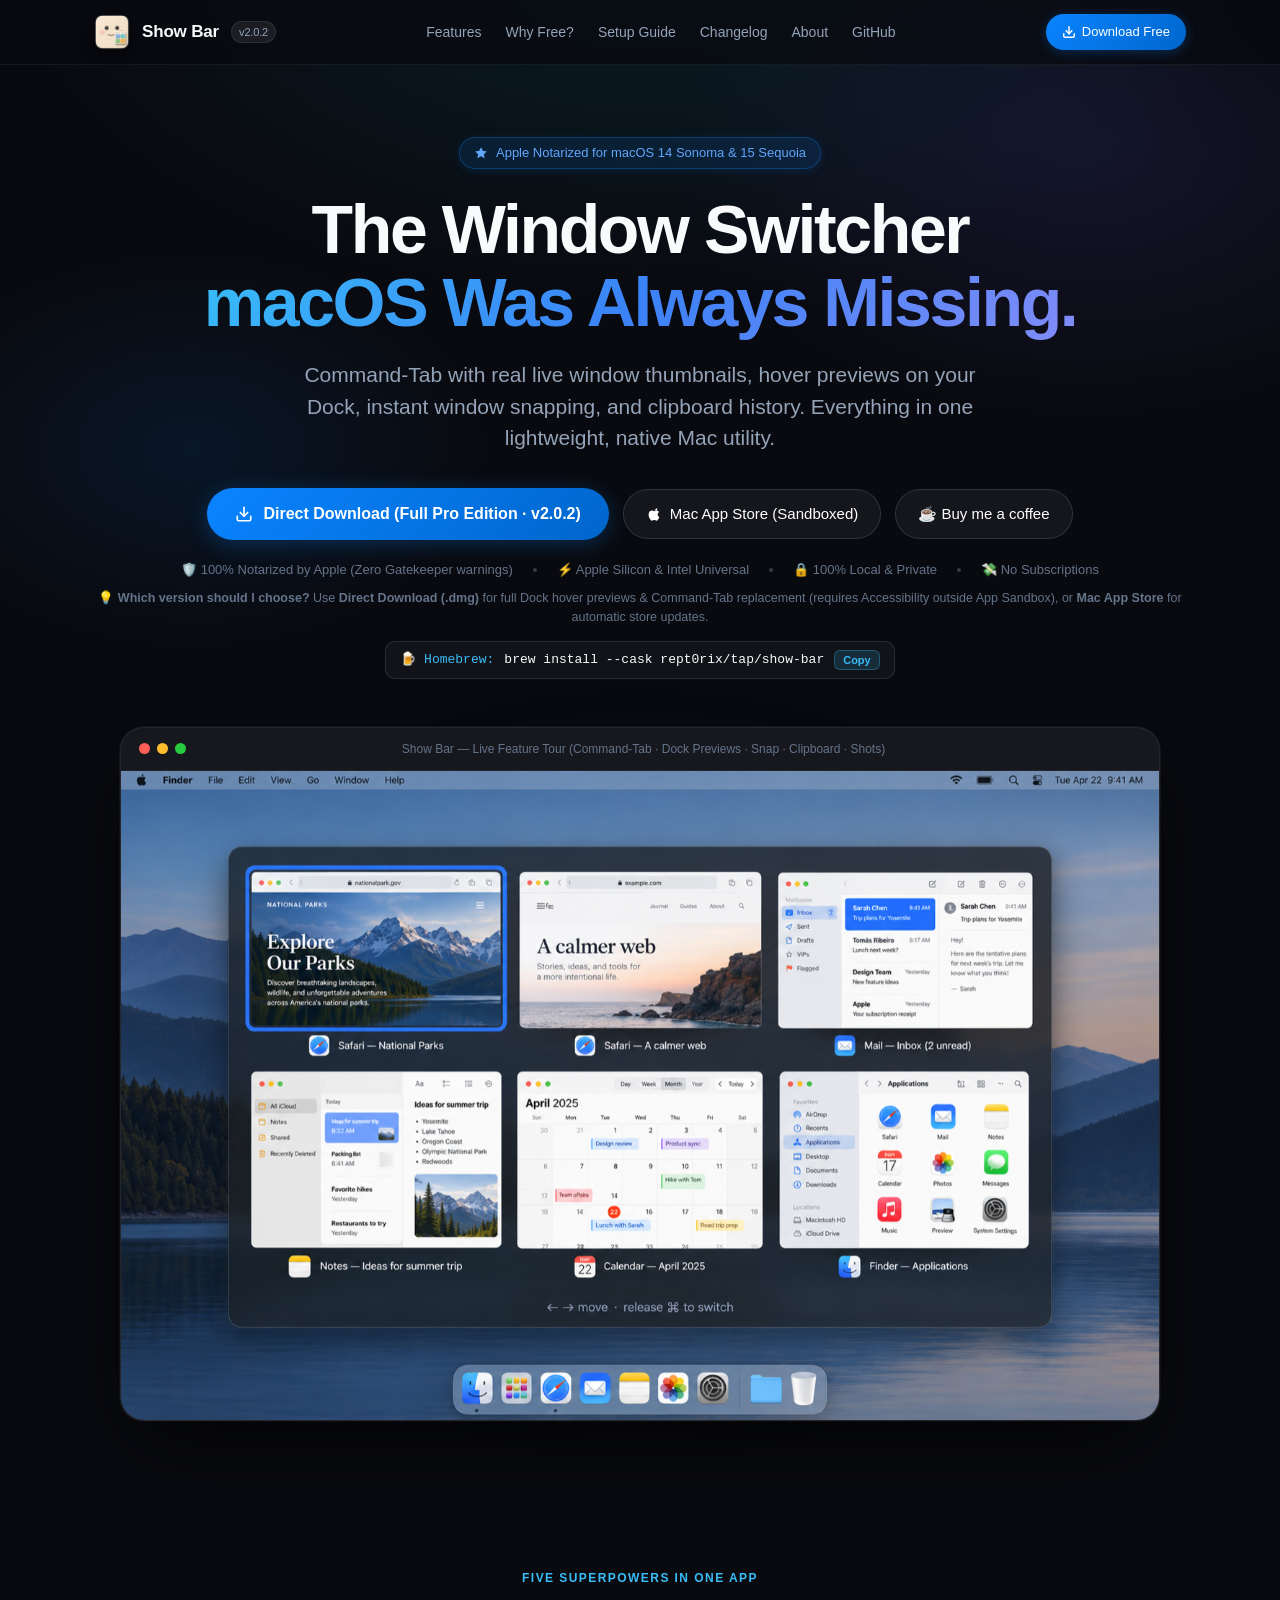
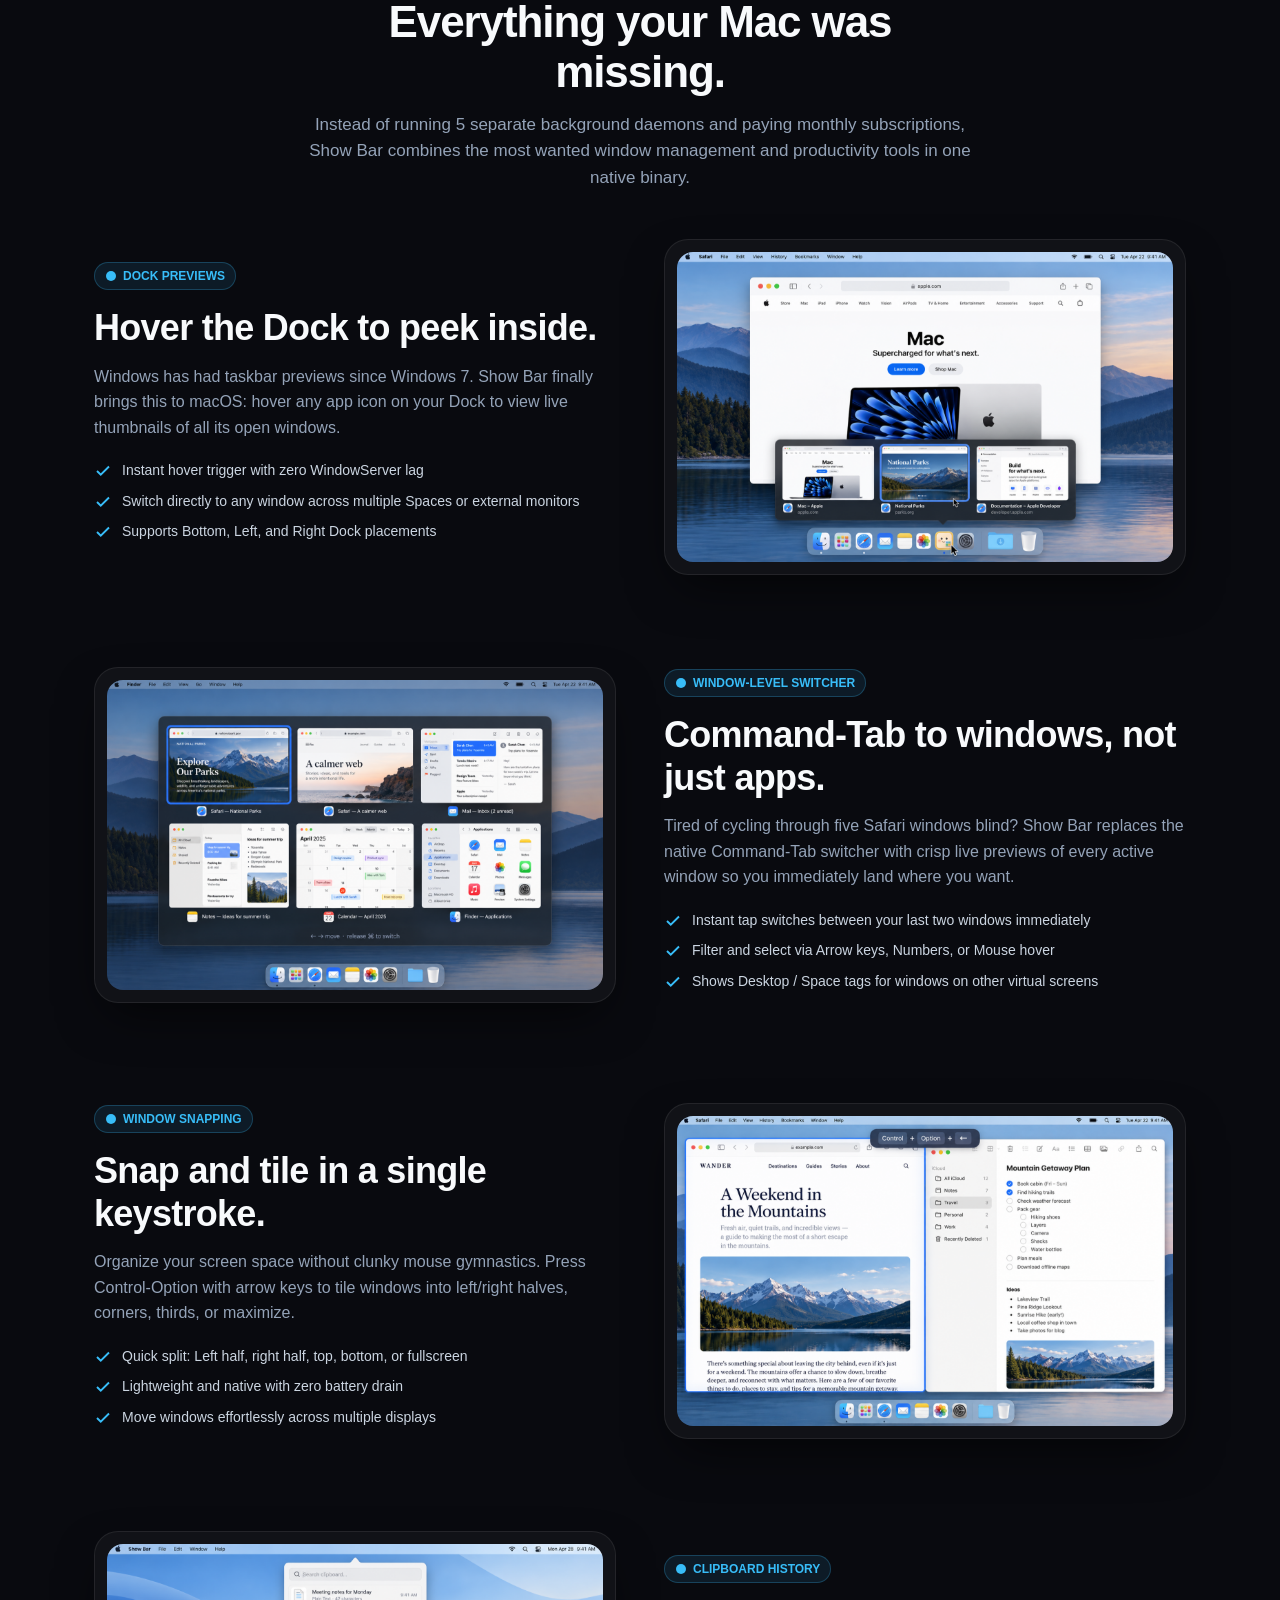
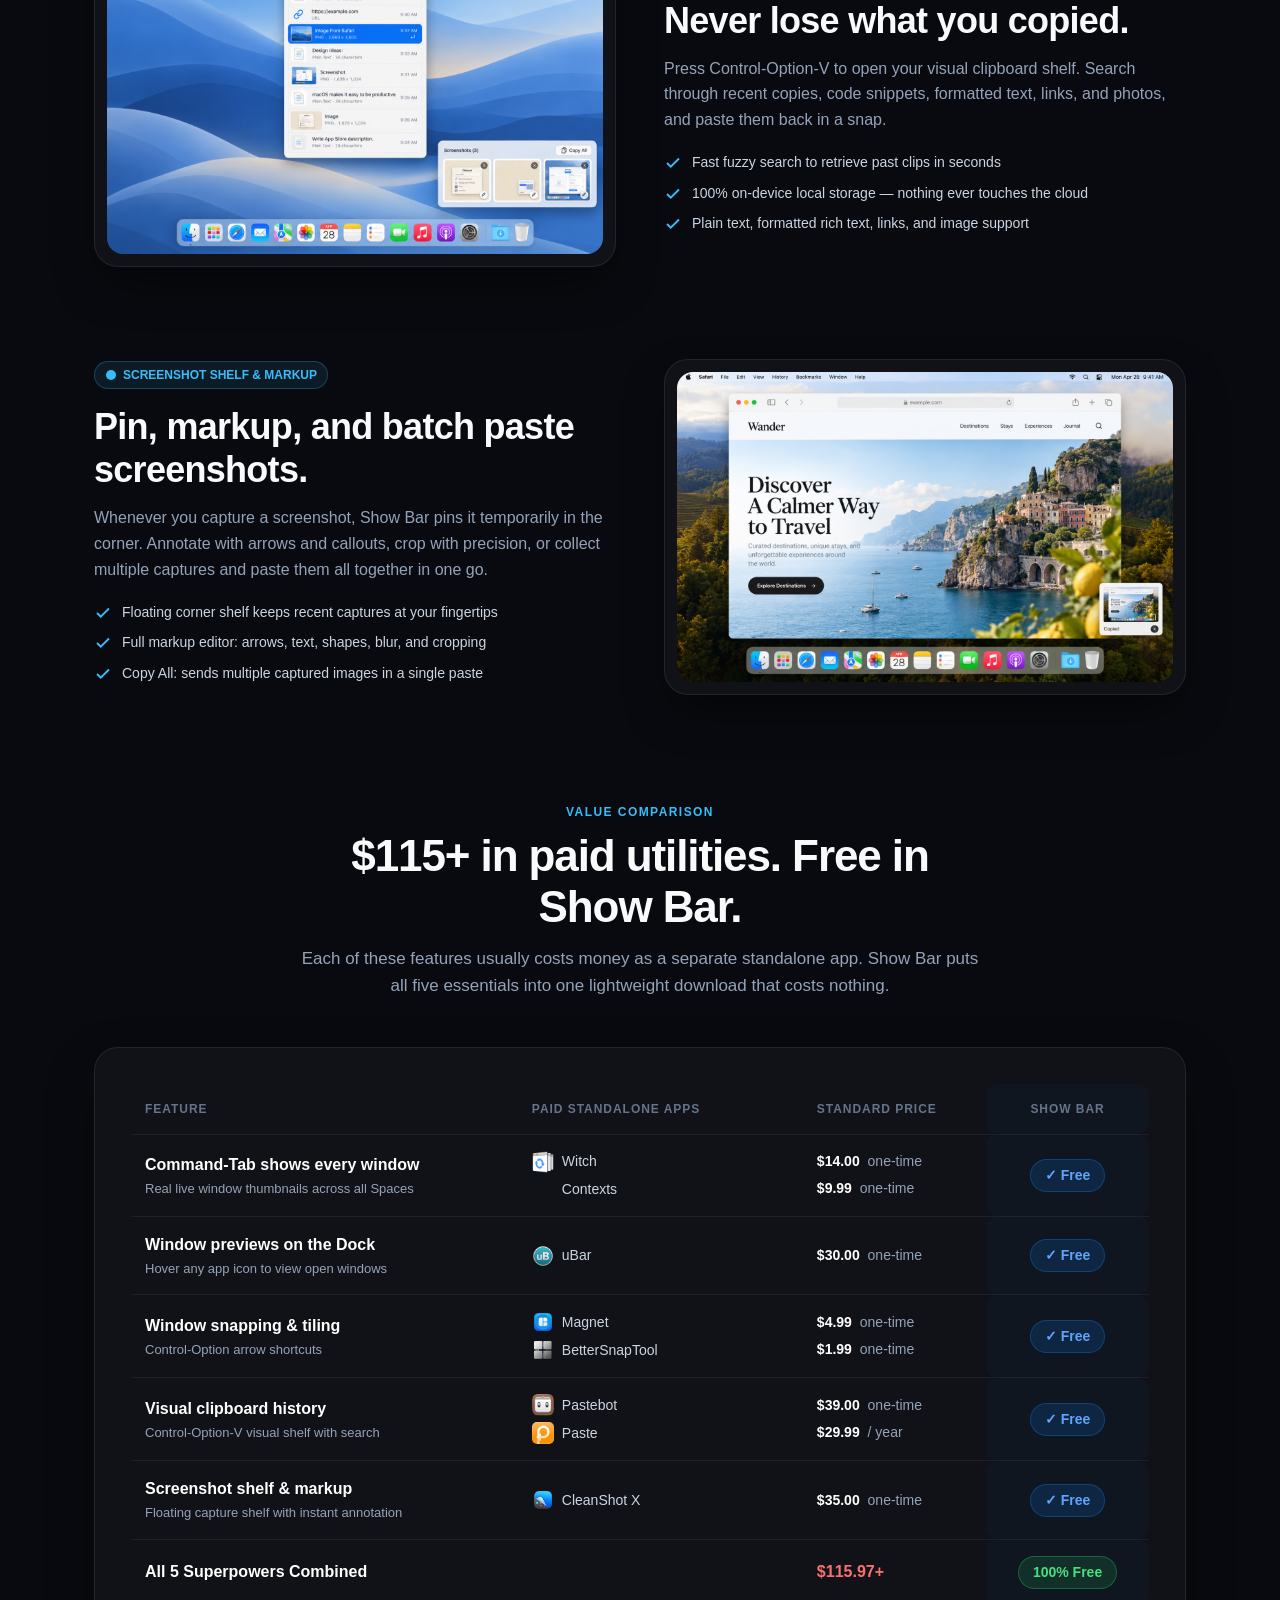
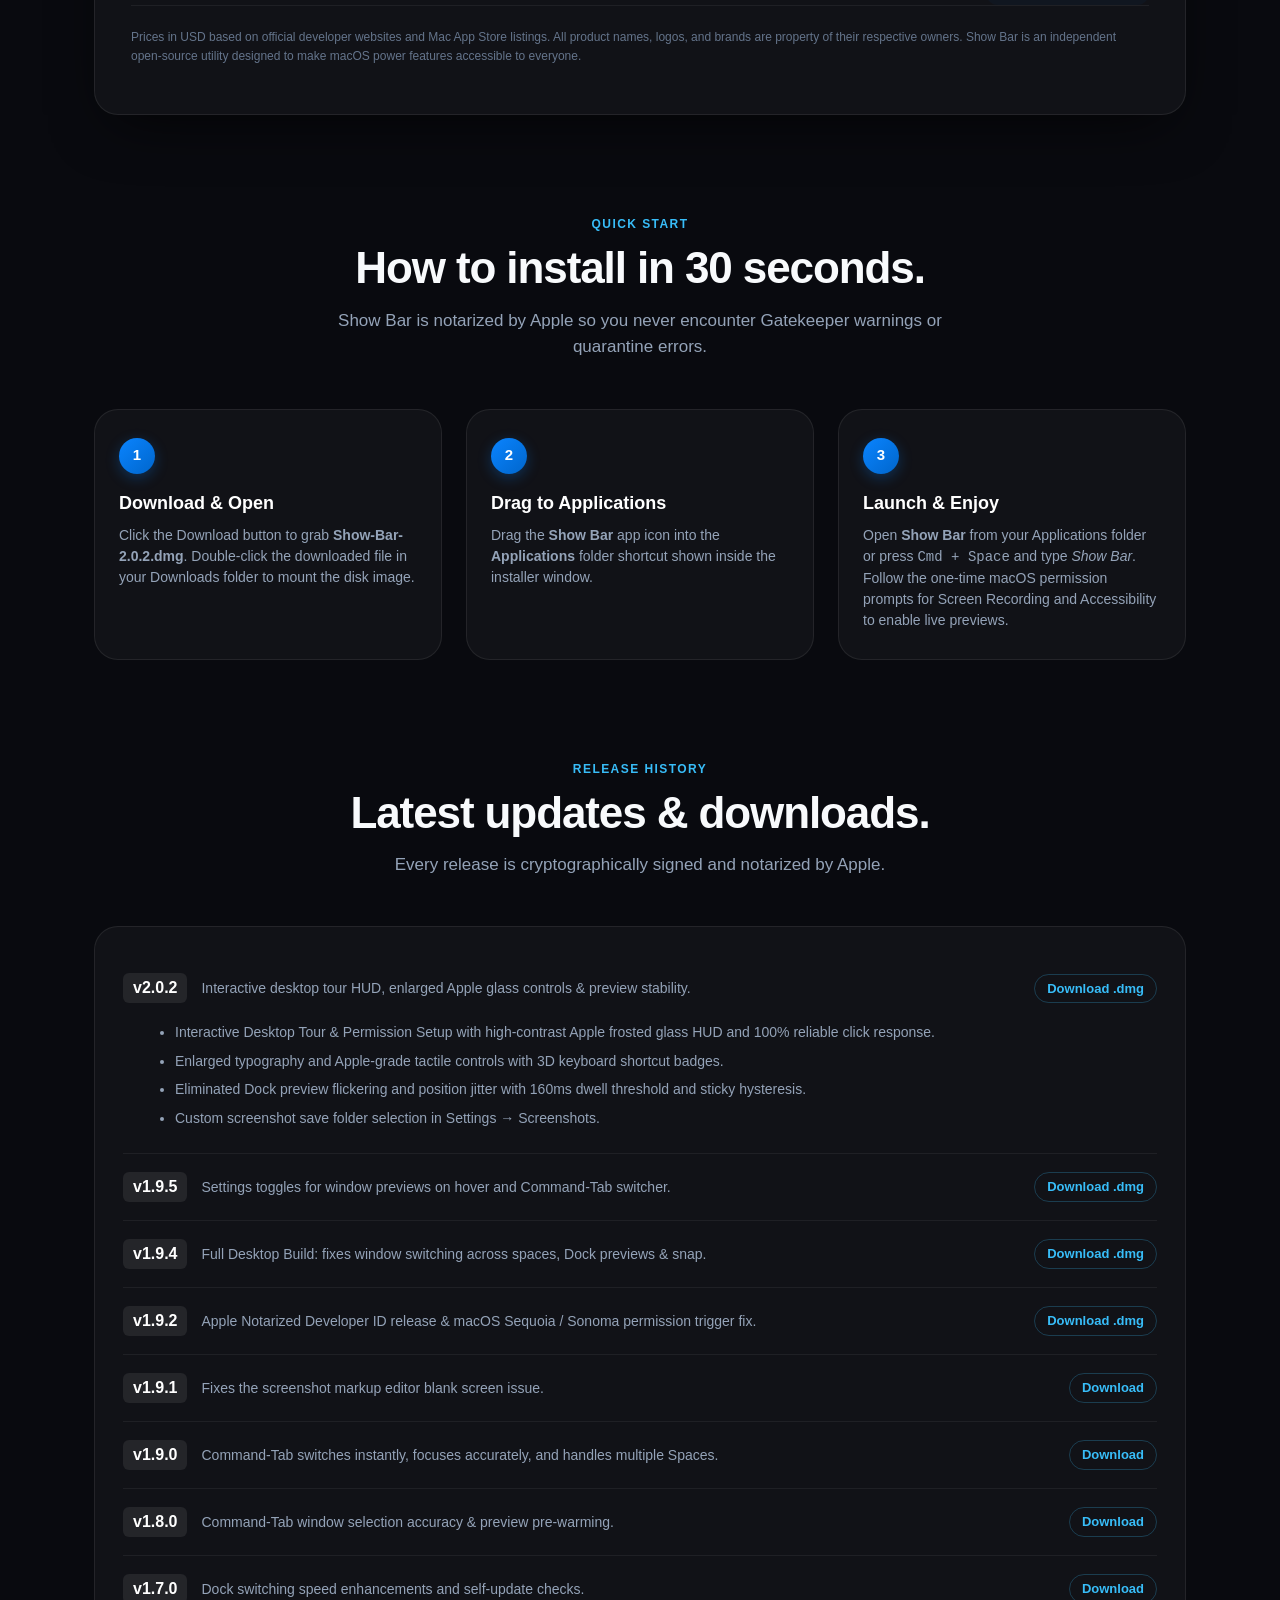
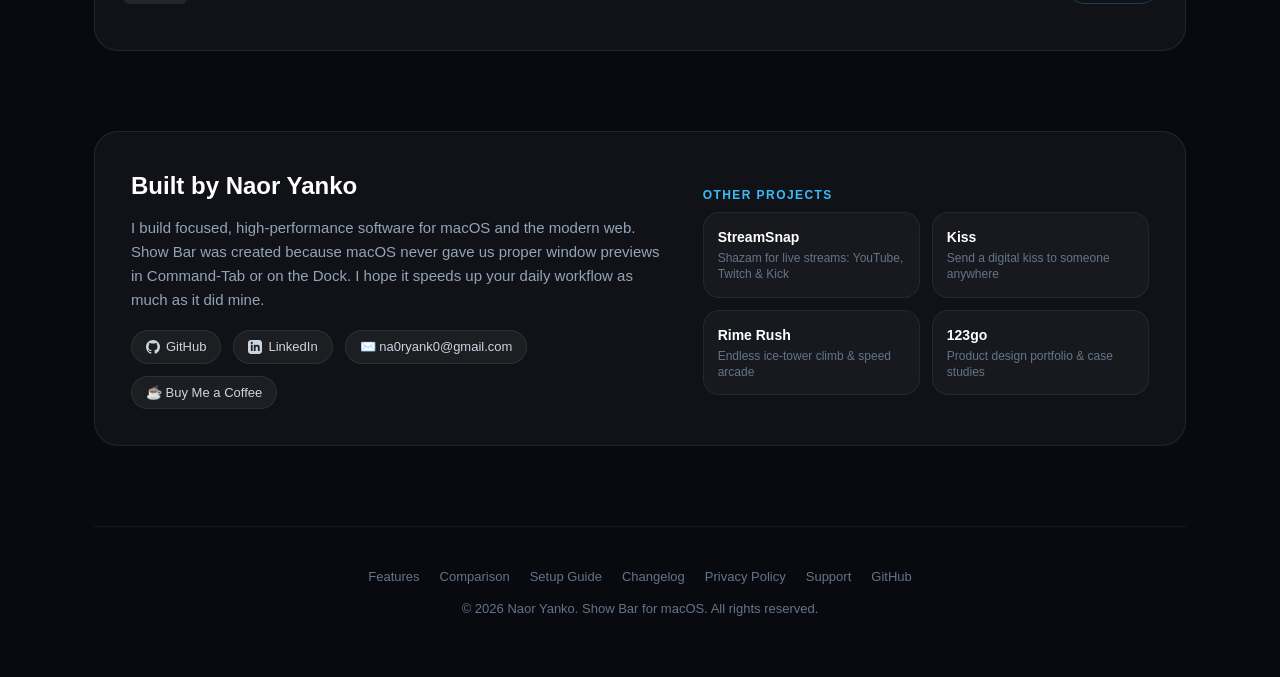
==== index.html @ e0a7a69f "Add autoplay promo video to hero and 1-click launch-kit dashboard" ====
<!DOCTYPE html>
<html lang="en">
<head>
  <meta charset="utf-8">
  <meta name="viewport" content="width=device-width, initial-scale=1">
  <title>Show Bar – Free Windows-style Command-Tab, Dock previews &amp; window snapping for Mac</title>
  <meta name="description" content="Show Bar is a free macOS menu-bar app: Command-Tab with window previews, Dock hover previews, window snapping, clipboard history and a screenshot shelf.">
  <link rel="canonical" href="https://rept0rix.github.io/show-bar/">
  <link rel="icon" href="logo.png" type="image/png">
  <link rel="apple-touch-icon" href="logo.png">
  <meta property="og:site_name" content="Show Bar">
  <meta property="og:title" content="Show Bar – Free Windows-style Command-Tab, Dock previews &amp; window snapping for Mac">
  <meta property="og:description" content="Show Bar is a free macOS menu-bar app: Command-Tab with window previews, Dock hover previews, window snapping, clipboard history and a screenshot shelf.">
  <meta property="og:type" content="website">
  <meta property="og:url" content="https://rept0rix.github.io/show-bar/">
  <meta property="og:image" content="https://rept0rix.github.io/show-bar/og.png">
  <meta property="og:image:width" content="1200">
  <meta property="og:image:height" content="630">
  <meta property="og:image:alt" content="Show Bar – window switcher and Dock previews for Mac">
  <meta name="twitter:card" content="summary_large_image">
  <meta name="twitter:title" content="Show Bar – Free Windows-style Command-Tab, Dock previews &amp; window snapping for Mac">
  <meta name="twitter:description" content="Show Bar is a free macOS menu-bar app: Command-Tab with window previews, Dock hover previews, window snapping, clipboard history and a screenshot shelf.">
  <meta name="twitter:image" content="https://rept0rix.github.io/show-bar/og.png">
  <script type="application/ld+json">{"@context":"https://schema.org","@type":"SoftwareApplication","name":"Show Bar","operatingSystem":"macOS","applicationCategory":"UtilitiesApplication","description":"Show Bar is a free macOS menu-bar app: Command-Tab with window previews, Dock hover previews, window snapping, clipboard history and a screenshot shelf.","url":"https://rept0rix.github.io/show-bar/","downloadUrl":"https://github.com/rept0rix/show-bar/releases/latest","installUrl":"https://apps.apple.com/app/id6818509447?ct=website&mt=12","softwareVersion":"2.0.2","image":"https://rept0rix.github.io/show-bar/og.png","offers":{"@type":"Offer","price":"0","priceCurrency":"USD"}}</script>
  <style>
    :root {
      --bg: #090a0f;
      --bg-card: rgba(255, 255, 255, 0.035);
      --bg-card-hover: rgba(255, 255, 255, 0.055);
      --card-border: rgba(255, 255, 255, 0.08);
      --card-border-hover: rgba(255, 255, 255, 0.16);
      --text: #f8fafc;
      --text-muted: #94a3b8;
      --text-dim: #64748b;
      --accent: #0A84FF;
      --accent-glow: rgba(10, 132, 255, 0.28);
      --accent-grad: linear-gradient(135deg, #0A84FF 0%, #0066cc 100%);
      --badge-bg: rgba(10, 132, 255, 0.12);
      --badge-border: rgba(10, 132, 255, 0.3);
      --radius-lg: 24px;
      --radius-md: 16px;
      --radius-sm: 10px;
    }

    * { box-sizing: border-box; }
    html { scroll-behavior: smooth; }
    body {
      margin: 0;
      padding: 0;
      background-color: var(--bg);
      background-image:
        radial-gradient(ellipse 900px 500px at 50% -50px, rgba(14, 116, 144, 0.18), transparent 70%),
        radial-gradient(ellipse 700px 450px at 85% 150px, rgba(99, 102, 241, 0.12), transparent 60%),
        radial-gradient(ellipse 600px 400px at 15% 450px, rgba(10, 132, 255, 0.1), transparent 50%);
      color: var(--text);
      font-family: -apple-system, BlinkMacSystemFont, "SF Pro Display", "SF Pro Text", "Helvetica Neue", sans-serif;
      -webkit-font-smoothing: antialiased;
      line-height: 1.5;
      overflow-x: hidden;
    }

    a { color: inherit; text-decoration: none; }

    .wrap {
      max-width: 1140px;
      margin: 0 auto;
      padding: 0 24px;
    }

    /* Navigation */
    nav.navbar {
      position: sticky;
      top: 0;
      z-index: 100;
      backdrop-filter: blur(20px);
      -webkit-backdrop-filter: blur(20px);
      background: rgba(9, 10, 15, 0.75);
      border-bottom: 1px solid rgba(255, 255, 255, 0.06);
      transition: all 0.25s ease;
    }
    .nav-inner {
      max-width: 1140px;
      margin: 0 auto;
      padding: 14px 24px;
      display: flex;
      justify-content: space-between;
      align-items: center;
      gap: 16px;
    }
    .brand {
      display: inline-flex;
      align-items: center;
      gap: 12px;
      font-weight: 600;
      font-size: 17px;
      letter-spacing: -0.01em;
    }
    .brand img {
      width: 36px;
      height: 36px;
      border-radius: 9px;
      display: block;
      box-shadow: 0 4px 12px rgba(0, 0, 0, 0.4);
    }
    .brand .ver-tag {
      font-size: 11px;
      font-weight: 500;
      padding: 2px 7px;
      border-radius: 999px;
      background: rgba(255, 255, 255, 0.08);
      color: var(--text-muted);
      border: 1px solid rgba(255, 255, 255, 0.08);
    }
    .nav-links {
      display: flex;
      align-items: center;
      gap: 24px;
      font-size: 14px;
      color: var(--text-muted);
    }
    .nav-links a:hover {
      color: #fff;
    }
    .nav-actions {
      display: flex;
      align-items: center;
      gap: 12px;
    }
    .btn-nav-download {
      background: var(--accent-grad);
      color: #fff;
      font-size: 13px;
      font-weight: 500;
      padding: 8px 16px;
      border-radius: 999px;
      display: inline-flex;
      align-items: center;
      gap: 6px;
      box-shadow: 0 2px 12px var(--accent-glow);
      transition: transform 0.15s ease, box-shadow 0.15s ease;
    }
    .btn-nav-download:hover {
      transform: translateY(-1px);
      box-shadow: 0 4px 18px var(--accent-glow);
    }

    /* Hero Section */
    .hero {
      text-align: center;
      padding: 72px 0 48px;
    }
    .pill-announcement {
      display: inline-flex;
      align-items: center;
      gap: 8px;
      background: var(--badge-bg);
      border: 1px solid var(--badge-border);
      color: #60a5fa;
      font-size: 13px;
      font-weight: 500;
      padding: 5px 14px;
      border-radius: 999px;
      margin-bottom: 24px;
      box-shadow: 0 2px 10px rgba(10, 132, 255, 0.15);
    }
    .hero h1 {
      font-size: clamp(38px, 6vw, 68px);
      font-weight: 700;
      line-height: 1.08;
      letter-spacing: -0.035em;
      margin: 0 0 20px;
    }
    .gradient-text {
      background: linear-gradient(135deg, #ffffff 40%, #94a3b8 100%);
      -webkit-background-clip: text;
      -webkit-text-fill-color: transparent;
    }
    .blue-gradient-text {
      background: linear-gradient(135deg, #38bdf8 0%, #3b82f6 50%, #818cf8 100%);
      -webkit-background-clip: text;
      -webkit-text-fill-color: transparent;
    }
    .hero .lede {
      font-size: clamp(17px, 2.2vw, 21px);
      line-height: 1.5;
      color: var(--text-muted);
      max-width: 680px;
      margin: 0 auto 34px;
      font-weight: 400;
    }
    .hero-actions {
      display: flex;
      justify-content: center;
      align-items: center;
      flex-wrap: wrap;
      gap: 14px;
      margin-bottom: 20px;
    }
    .btn-primary {
      background: var(--accent-grad);
      color: #ffffff;
      font-size: 16px;
      font-weight: 600;
      padding: 14px 28px;
      border-radius: 999px;
      display: inline-flex;
      align-items: center;
      gap: 10px;
      box-shadow: 0 4px 22px var(--accent-glow);
      transition: all 0.2s ease;
    }
    .btn-primary:hover {
      transform: translateY(-2px);
      box-shadow: 0 6px 28px rgba(10, 132, 255, 0.45);
    }
    .btn-secondary {
      background: rgba(255, 255, 255, 0.05);
      border: 1px solid rgba(255, 255, 255, 0.12);
      color: #fff;
      font-size: 15px;
      font-weight: 500;
      padding: 13px 22px;
      border-radius: 999px;
      display: inline-flex;
      align-items: center;
      gap: 8px;
      transition: all 0.2s ease;
    }
    .btn-secondary:hover {
      background: rgba(255, 255, 255, 0.09);
      border-color: rgba(255, 255, 255, 0.22);
      transform: translateY(-2px);
    }
    .hero-meta {
      display: flex;
      justify-content: center;
      align-items: center;
      flex-wrap: wrap;
      gap: 20px;
      font-size: 13px;
      color: var(--text-dim);
      margin-top: 10px;
    }
    .hero-meta span {
      display: inline-flex;
      align-items: center;
      gap: 6px;
    }
    .hero-meta .dot {
      width: 4px;
      height: 4px;
      border-radius: 50%;
      background: rgba(255, 255, 255, 0.2);
    }

    /* Hero Showcase Frame */
    .hero-showcase {
      margin: 48px auto 0;
      max-width: 1040px;
      position: relative;
    }
    .showcase-glow {
      position: absolute;
      inset: 20px 40px;
      background: radial-gradient(ellipse at center, rgba(14, 116, 144, 0.25), rgba(99, 102, 241, 0.15), transparent 70%);
      filter: blur(50px);
      z-index: 0;
      pointer-events: none;
    }
    .mac-window {
      position: relative;
      z-index: 1;
      background: #11131a;
      border: 1px solid var(--card-border);
      border-radius: var(--radius-lg);
      box-shadow: 0 30px 80px -20px rgba(0, 0, 0, 0.8), 0 0 0 1px rgba(255, 255, 255, 0.05);
      overflow: hidden;
      transition: transform 0.3s ease, border-color 0.3s ease;
    }
    .mac-window:hover {
      border-color: var(--card-border-hover);
    }
    .mac-header {
      padding: 12px 18px;
      background: rgba(255, 255, 255, 0.02);
      border-bottom: 1px solid rgba(255, 255, 255, 0.05);
      display: flex;
      align-items: center;
      gap: 8px;
    }
    .traffic-lights {
      display: flex;
      gap: 7px;
    }
    .traffic-dot {
      width: 11px;
      height: 11px;
      border-radius: 50%;
    }
    .traffic-close { background: #ff5f56; }
    .traffic-min { background: #ffbd2e; }
    .traffic-max { background: #27c93f; }
    .mac-title {
      flex: 1;
      text-align: center;
      font-size: 12px;
      color: var(--text-dim);
      font-weight: 500;
      margin-right: 48px;
    }
    .mac-window img {
      width: 100%;
      height: auto;
      display: block;
      vertical-align: middle;
    }

    /* Section Headings */
    .section-header {
      text-align: center;
      max-width: 680px;
      margin: 96px auto 48px;
    }
    .section-tag {
      display: inline-block;
      font-size: 12px;
      font-weight: 600;
      text-transform: uppercase;
      letter-spacing: 0.12em;
      color: #38bdf8;
      margin-bottom: 10px;
    }
    .section-header h2 {
      font-size: clamp(30px, 4.5vw, 44px);
      font-weight: 700;
      line-height: 1.15;
      letter-spacing: -0.025em;
      margin: 0 0 14px;
    }
    .section-header p {
      color: var(--text-muted);
      font-size: 17px;
      line-height: 1.55;
      margin: 0;
    }

    /* Features Grid */
    .feature-row {
      display: grid;
      grid-template-columns: 1fr 1fr;
      gap: 48px;
      align-items: center;
      margin-bottom: 84px;
    }
    .feature-row.reverse {
      grid-template-columns: 1fr 1fr;
    }
    .feature-row.reverse .feature-copy {
      order: 2;
    }
    .feature-row.reverse .feature-media {
      order: 1;
    }
    .feature-copy {
      padding: 10px 0;
    }
    .feature-badge {
      display: inline-flex;
      align-items: center;
      gap: 6px;
      font-size: 12px;
      font-weight: 600;
      padding: 4px 10px;
      border-radius: 999px;
      background: rgba(56, 189, 248, 0.1);
      border: 1px solid rgba(56, 189, 248, 0.25);
      color: #38bdf8;
      margin-bottom: 16px;
    }
    .feature-copy h3 {
      font-size: clamp(26px, 3.2vw, 36px);
      font-weight: 700;
      line-height: 1.2;
      letter-spacing: -0.02em;
      margin: 0 0 14px;
    }
    .feature-copy p {
      color: var(--text-muted);
      font-size: 16px;
      line-height: 1.6;
      margin: 0 0 20px;
    }
    .feature-list {
      list-style: none;
      padding: 0;
      margin: 0;
    }
    .feature-list li {
      display: flex;
      align-items: flex-start;
      gap: 10px;
      font-size: 14px;
      color: #cbd5e1;
      margin-bottom: 10px;
      line-height: 1.45;
    }
    .feature-list svg {
      flex: none;
      width: 18px;
      height: 18px;
      color: #38bdf8;
      margin-top: 2px;
    }
    .feature-media {
      background: var(--bg-card);
      border: 1px solid var(--card-border);
      border-radius: var(--radius-lg);
      padding: 12px;
      box-shadow: 0 20px 50px -15px rgba(0, 0, 0, 0.7);
      transition: all 0.3s ease;
      overflow: hidden;
    }
    .feature-media:hover {
      border-color: var(--card-border-hover);
      transform: translateY(-3px);
    }
    .feature-media img {
      width: 100%;
      height: auto;
      border-radius: var(--radius-md);
      display: block;
    }

    /* Comparison Table Section */
    .compare-card {
      background: var(--bg-card);
      border: 1px solid var(--card-border);
      border-radius: var(--radius-lg);
      padding: 36px;
      box-shadow: 0 20px 60px -20px rgba(0, 0, 0, 0.8);
      margin-bottom: 80px;
    }
    .compare-card table {
      width: 100%;
      border-collapse: collapse;
    }
    .compare-card th, .compare-card td {
      padding: 16px 14px;
      text-align: left;
      border-bottom: 1px solid rgba(255, 255, 255, 0.06);
      vertical-align: middle;
    }
    .compare-card thead th {
      font-size: 12px;
      font-weight: 600;
      text-transform: uppercase;
      letter-spacing: 0.08em;
      color: var(--text-dim);
      padding-bottom: 16px;
    }
    .compare-card td.feat-name {
      font-weight: 600;
      font-size: 16px;
      color: #fff;
    }
    .compare-card td.feat-name span {
      display: block;
      font-size: 13px;
      font-weight: 400;
      color: var(--text-muted);
      margin-top: 2px;
    }
    .competitor-item {
      display: flex;
      align-items: center;
      gap: 8px;
      font-size: 14px;
      color: #cbd5e1;
    }
    .competitor-item + .competitor-item {
      margin-top: 6px;
    }
    .competitor-item img {
      width: 22px;
      height: 22px;
      border-radius: 5px;
      display: block;
    }
    .comp-price {
      font-size: 14px;
      color: var(--text-muted);
    }
    .comp-price b {
      color: #fff;
      font-weight: 600;
      margin-right: 4px;
    }
    .comp-price + .comp-price {
      margin-top: 6px;
    }
    .sb-col {
      text-align: center !important;
      background: rgba(10, 132, 255, 0.04);
      border-radius: 12px;
    }
    .sb-badge {
      display: inline-flex;
      align-items: center;
      gap: 6px;
      background: rgba(10, 132, 255, 0.15);
      border: 1px solid rgba(10, 132, 255, 0.3);
      color: #60a5fa;
      font-weight: 700;
      font-size: 14px;
      padding: 5px 14px;
      border-radius: 999px;
    }
    .table-total {
      font-size: 16px;
      font-weight: 700;
      color: #fff;
    }
    .table-fineprint {
      margin-top: 22px;
      font-size: 12px;
      color: var(--text-dim);
      line-height: 1.6;
    }

    /* Install & Setup 3-Step Guide */
    .steps-grid {
      display: grid;
      grid-template-columns: repeat(3, 1fr);
      gap: 24px;
      margin-bottom: 80px;
    }
    .step-card {
      background: var(--bg-card);
      border: 1px solid var(--card-border);
      border-radius: var(--radius-lg);
      padding: 28px 24px;
      position: relative;
      transition: all 0.25s ease;
    }
    .step-card:hover {
      border-color: var(--card-border-hover);
      background: var(--bg-card-hover);
      transform: translateY(-3px);
    }
    .step-num {
      width: 36px;
      height: 36px;
      border-radius: 50%;
      background: var(--accent-grad);
      color: #fff;
      display: flex;
      align-items: center;
      justify-content: center;
      font-weight: 700;
      font-size: 15px;
      margin-bottom: 16px;
      box-shadow: 0 4px 14px var(--accent-glow);
    }
    .step-card h3 {
      font-size: 18px;
      font-weight: 600;
      margin: 0 0 8px;
      color: #fff;
    }
    .step-card p {
      font-size: 14px;
      color: var(--text-muted);
      line-height: 1.5;
      margin: 0;
    }

    /* Changelog Accordion */
    .changelog-card {
      background: var(--bg-card);
      border: 1px solid var(--card-border);
      border-radius: var(--radius-lg);
      padding: 28px;
      margin-bottom: 80px;
    }
    .release-item {
      border-bottom: 1px solid rgba(255, 255, 255, 0.06);
    }
    .release-item:last-child {
      border-bottom: none;
    }
    .release-item summary {
      list-style: none;
      display: flex;
      justify-content: space-between;
      align-items: center;
      padding: 18px 0;
      cursor: pointer;
      user-select: none;
      gap: 16px;
    }
    .release-item summary::-webkit-details-marker { display: none; }
    .release-left {
      display: flex;
      align-items: center;
      gap: 14px;
    }
    .release-ver {
      font-size: 16px;
      font-weight: 700;
      color: #fff;
      background: rgba(255, 255, 255, 0.08);
      padding: 3px 10px;
      border-radius: 6px;
    }
    .release-sum {
      font-size: 14px;
      color: var(--text-muted);
    }
    .release-get {
      font-size: 13px;
      font-weight: 600;
      color: #38bdf8;
      border: 1px solid rgba(56, 189, 248, 0.25);
      padding: 4px 12px;
      border-radius: 999px;
      white-space: nowrap;
      transition: all 0.15s ease;
    }
    .release-get:hover {
      background: rgba(56, 189, 248, 0.15);
      border-color: #38bdf8;
    }
    .release-notes {
      padding: 0 0 18px 52px;
      margin: 0;
      color: var(--text-muted);
      font-size: 14px;
      line-height: 1.6;
    }
    .release-notes li {
      margin-bottom: 6px;
    }

    /* About & Products */
    .about-card {
      background: var(--bg-card);
      border: 1px solid var(--card-border);
      border-radius: var(--radius-lg);
      padding: 36px;
      margin-bottom: 80px;
      display: grid;
      grid-template-columns: 1.2fr 1fr;
      gap: 36px;
      align-items: center;
    }
    .about-card h3 {
      font-size: 24px;
      font-weight: 700;
      margin: 0 0 12px;
      color: #fff;
    }
    .about-card p {
      font-size: 15px;
      color: var(--text-muted);
      line-height: 1.6;
      margin: 0 0 18px;
    }
    .about-links {
      display: flex;
      flex-wrap: wrap;
      gap: 12px;
    }
    .about-link {
      display: inline-flex;
      align-items: center;
      gap: 6px;
      font-size: 13px;
      color: #cbd5e1;
      background: rgba(255, 255, 255, 0.05);
      padding: 6px 14px;
      border-radius: 999px;
      border: 1px solid rgba(255, 255, 255, 0.08);
      transition: all 0.15s ease;
    }
    .about-link:hover {
      color: #fff;
      border-color: rgba(255, 255, 255, 0.2);
      background: rgba(255, 255, 255, 0.09);
    }
    .other-products {
      display: grid;
      grid-template-columns: 1fr 1fr;
      gap: 12px;
    }
    .prod-item {
      background: rgba(255, 255, 255, 0.03);
      border: 1px solid rgba(255, 255, 255, 0.06);
      border-radius: var(--radius-md);
      padding: 14px;
      transition: all 0.2s ease;
    }
    .prod-item:hover {
      background: rgba(255, 255, 255, 0.06);
      border-color: rgba(255, 255, 255, 0.14);
      transform: translateY(-2px);
    }
    .prod-item strong {
      display: block;
      font-size: 14px;
      color: #fff;
      margin-bottom: 2px;
    }
    .prod-item span {
      display: block;
      font-size: 12px;
      color: var(--text-dim);
      line-height: 1.35;
    }

    /* Footer */
    footer {
      border-top: 1px solid rgba(255, 255, 255, 0.06);
      padding: 40px 0 60px;
      text-align: center;
      font-size: 13px;
      color: var(--text-dim);
    }
    .footer-links {
      display: flex;
      flex-wrap: wrap;
      justify-content: center;
      gap: 12px 20px;
      margin-bottom: 12px;
    }
    .footer-links a:hover {
      color: #fff;
    }

    /* Responsive */
    @media (max-width: 900px) {
      .feature-row, .feature-row.reverse {
        grid-template-columns: 1fr;
        gap: 32px;
      }
      .feature-row.reverse .feature-copy {
        order: 1;
      }
      .feature-row.reverse .feature-media {
        order: 2;
      }
      .steps-grid {
        grid-template-columns: 1fr;
      }
      .about-card {
        grid-template-columns: 1fr;
      }
      .nav-links {
        display: none;
      }
      .compare-card {
        padding: 20px 14px;
        overflow-x: auto;
      }
      .compare-card table {
        min-width: 580px;
      }
    }
  </style>
</head>
<body>

  <!-- Sticky Glass Navbar -->
  <nav class="navbar">
    <div class="nav-inner">
      <a class="brand" href="./">
        <img src="logo.png" alt="Show Bar Icon">
        <span>Show Bar</span>
        <span class="ver-tag">v2.0.2</span>
      </a>
      <div class="nav-links">
        <a href="#features">Features</a>
        <a href="#compare">Why Free?</a>
        <a href="#install">Setup Guide</a>
        <a href="#changelog">Changelog</a>
        <a href="#about">About</a>
        <a href="https://github.com/rept0rix/show-bar" target="_blank" rel="noopener">GitHub</a>
      </div>
      <div class="nav-actions">
        <a class="btn-nav-download" href="https://github.com/rept0rix/show-bar/releases/download/v2.0.2/Show-Bar-2.0.2.dmg">
          <svg width="14" height="14" viewBox="0 0 24 24" fill="none" stroke="currentColor" stroke-width="2.5" stroke-linecap="round" stroke-linejoin="round"><path d="M21 15v4a2 2 0 0 1-2 2H5a2 2 0 0 1-2-2v-4"></path><polyline points="7 10 12 15 17 10"></polyline><line x1="12" y1="15" x2="12" y2="3"></line></svg>
          Download Free
        </a>
      </div>
    </div>
  </nav>

  <div class="wrap">
    <!-- Hero Section -->
    <header class="hero">
      <div class="pill-announcement">
        <svg width="14" height="14" viewBox="0 0 24 24" fill="currentColor"><path d="M12 2l3.09 6.26L22 9.27l-5 4.87 1.18 6.88L12 17.77l-6.18 3.25L7 14.14 2 9.27l6.91-1.01L12 2z"/></svg>
        <span>Apple Notarized for macOS 14 Sonoma & 15 Sequoia</span>
      </div>
      <h1>
        The Window Switcher<br>
        <span class="blue-gradient-text">macOS Was Always Missing.</span>
      </h1>
      <p class="lede">
        Command-Tab with real live window thumbnails, hover previews on your Dock, instant window snapping, and clipboard history. Everything in one lightweight, native Mac utility.
      </p>

      <div class="hero-actions">
        <a class="btn-primary" href="https://github.com/rept0rix/show-bar/releases/download/v2.0.2/Show-Bar-2.0.2.dmg">
          <svg width="18" height="18" viewBox="0 0 24 24" fill="none" stroke="currentColor" stroke-width="2.2" stroke-linecap="round" stroke-linejoin="round"><path d="M21 15v4a2 2 0 0 1-2 2H5a2 2 0 0 1-2-2v-4"></path><polyline points="7 10 12 15 17 10"></polyline><line x1="12" y1="15" x2="12" y2="3"></line></svg>
          Direct Download (Full Pro Edition · v2.0.2)
        </a>
        <a class="btn-secondary" href="https://apps.apple.com/app/id6818509447?ct=website_hero&amp;mt=12" target="_blank" rel="noopener">
          <svg width="16" height="16" viewBox="0 0 24 24" fill="currentColor"><path d="M18.71 19.5c-.83 1.24-1.71 2.45-3.05 2.47-1.34.03-1.77-.79-3.29-.79-1.53 0-2 .77-3.27.82-1.31.05-2.3-1.32-3.14-2.53C4.25 17 2.94 12.45 4.7 9.39c.87-1.52 2.43-2.48 4.12-2.51 1.28-.02 2.5.87 3.29.87.78 0 2.26-1.07 3.81-.91.65.03 2.47.26 3.64 1.98-.09.06-2.17 1.28-2.15 3.81.03 3.02 2.65 4.03 2.68 4.04-.03.07-.42 1.44-1.38 2.83M15.97 6.37c.66-.81 1.11-1.94.99-3.07-1 .04-2.16.67-2.84 1.48-.59.71-1.12 1.86-.98 2.97 1.11.08 2.19-.57 2.83-1.38z"/></svg>
          Mac App Store (Sandboxed)
        </a>
        <a class="btn-secondary" href="https://buymeacoffee.com/na0ryank0r" target="_blank" rel="noopener">
          ☕ Buy me a coffee
        </a>
      </div>

      <div class="hero-meta">
        <span>🛡️ 100% Notarized by Apple (Zero Gatekeeper warnings)</span>
        <span class="dot"></span>
        <span>⚡ Apple Silicon &amp; Intel Universal</span>
        <span class="dot"></span>
        <span>🔒 100% Local &amp; Private</span>
        <span class="dot"></span>
        <span>💸 No Subscriptions</span>
      </div>
      <div style="margin-top: 10px; font-size: 12.5px; color: var(--text-dim);">
        💡 <strong>Which version should I choose?</strong> Use <strong>Direct Download (.dmg)</strong> for full Dock hover previews &amp; Command-Tab replacement (requires Accessibility outside App Sandbox), or <strong>Mac App Store</strong> for automatic store updates.
      </div>
      <div style="margin-top: 14px; display: inline-flex; align-items: center; gap: 10px; background: rgba(255,255,255,0.04); border: 1px solid rgba(255,255,255,0.1); border-radius: 10px; padding: 8px 14px; font-size: 13px; color: #cbd5e1; font-family: ui-monospace, SFMono-Regular, Menlo, monospace;">
        <span style="color: #38bdf8;">🍺 Homebrew:</span>
        <code id="brewCmd" style="color: #f8fafc;">brew install --cask rept0rix/tap/show-bar</code>
        <button onclick="navigator.clipboard.writeText('brew install --cask rept0rix/tap/show-bar'); this.textContent='Copied!'; setTimeout(()=>this.textContent='Copy', 1500);" style="background: rgba(56,189,248,0.15); border: 1px solid rgba(56,189,248,0.3); color: #38bdf8; border-radius: 6px; padding: 3px 8px; font-size: 11px; cursor: pointer; font-weight: 600;">Copy</button>
      </div>

      <!-- Hero Visual Mockup -->
      <div class="hero-showcase">
        <div class="showcase-glow"></div>
        <div class="mac-window">
          <div class="mac-header">
            <div class="traffic-lights">
              <span class="traffic-dot traffic-close"></span>
              <span class="traffic-dot traffic-min"></span>
              <span class="traffic-dot traffic-max"></span>
            </div>
            <div class="mac-title">Show Bar — Live Feature Tour (Command-Tab · Dock Previews · Snap · Clipboard · Shots)</div>
          </div>
          <video src="show-bar-demo.mp4" poster="preview-switcher.png" width="1440" height="900" autoplay loop muted playsinline style="width: 100%; height: auto; display: block;"></video>
        </div>
      </div>
    </header>

    <!-- Core Features Section -->
    <section id="features">
      <div class="section-header">
        <span class="section-tag">Five Superpowers In One App</span>
        <h2>Everything your Mac was missing.</h2>
        <p>Instead of running 5 separate background daemons and paying monthly subscriptions, Show Bar combines the most wanted window management and productivity tools in one native binary.</p>
      </div>

      <!-- Feature 1: Dock Hover Previews -->
      <div class="feature-row">
        <div class="feature-copy">
          <span class="feature-badge">
            <svg width="12" height="12" viewBox="0 0 24 24" fill="currentColor"><circle cx="12" cy="12" r="10"/></svg>
            DOCK PREVIEWS
          </span>
          <h3>Hover the Dock to peek inside.</h3>
          <p>Windows has had taskbar previews since Windows 7. Show Bar finally brings this to macOS: hover any app icon on your Dock to view live thumbnails of all its open windows.</p>
          <ul class="feature-list">
            <li>
              <svg viewBox="0 0 24 24" fill="none" stroke="currentColor" stroke-width="2.5"><polyline points="20 6 9 17 4 12"></polyline></svg>
              <span>Instant hover trigger with zero WindowServer lag</span>
            </li>
            <li>
              <svg viewBox="0 0 24 24" fill="none" stroke="currentColor" stroke-width="2.5"><polyline points="20 6 9 17 4 12"></polyline></svg>
              <span>Switch directly to any window across multiple Spaces or external monitors</span>
            </li>
            <li>
              <svg viewBox="0 0 24 24" fill="none" stroke="currentColor" stroke-width="2.5"><polyline points="20 6 9 17 4 12"></polyline></svg>
              <span>Supports Bottom, Left, and Right Dock placements</span>
            </li>
          </ul>
        </div>
        <div class="feature-media">
          <img src="preview-dock.png" width="1440" height="900" alt="Dock hover previews showing live thumbnails" loading="lazy">
        </div>
      </div>

      <!-- Feature 2: Command-Tab Window Switcher -->
      <div class="feature-row reverse">
        <div class="feature-copy">
          <span class="feature-badge">
            <svg width="12" height="12" viewBox="0 0 24 24" fill="currentColor"><circle cx="12" cy="12" r="10"/></svg>
            WINDOW-LEVEL SWITCHER
          </span>
          <h3>Command-Tab to windows, not just apps.</h3>
          <p>Tired of cycling through five Safari windows blind? Show Bar replaces the native Command-Tab switcher with crisp live previews of every active window so you immediately land where you want.</p>
          <ul class="feature-list">
            <li>
              <svg viewBox="0 0 24 24" fill="none" stroke="currentColor" stroke-width="2.5"><polyline points="20 6 9 17 4 12"></polyline></svg>
              <span>Instant tap switches between your last two windows immediately</span>
            </li>
            <li>
              <svg viewBox="0 0 24 24" fill="none" stroke="currentColor" stroke-width="2.5"><polyline points="20 6 9 17 4 12"></polyline></svg>
              <span>Filter and select via Arrow keys, Numbers, or Mouse hover</span>
            </li>
            <li>
              <svg viewBox="0 0 24 24" fill="none" stroke="currentColor" stroke-width="2.5"><polyline points="20 6 9 17 4 12"></polyline></svg>
              <span>Shows Desktop / Space tags for windows on other virtual screens</span>
            </li>
          </ul>
        </div>
        <div class="feature-media">
          <img src="preview-switcher.png" width="1440" height="900" alt="Show Bar Command-Tab window switcher" loading="lazy">
        </div>
      </div>

      <!-- Feature 3: Window Snapping -->
      <div class="feature-row">
        <div class="feature-copy">
          <span class="feature-badge">
            <svg width="12" height="12" viewBox="0 0 24 24" fill="currentColor"><circle cx="12" cy="12" r="10"/></svg>
            WINDOW SNAPPING
          </span>
          <h3>Snap and tile in a single keystroke.</h3>
          <p>Organize your screen space without clunky mouse gymnastics. Press Control-Option with arrow keys to tile windows into left/right halves, corners, thirds, or maximize.</p>
          <ul class="feature-list">
            <li>
              <svg viewBox="0 0 24 24" fill="none" stroke="currentColor" stroke-width="2.5"><polyline points="20 6 9 17 4 12"></polyline></svg>
              <span>Quick split: Left half, right half, top, bottom, or fullscreen</span>
            </li>
            <li>
              <svg viewBox="0 0 24 24" fill="none" stroke="currentColor" stroke-width="2.5"><polyline points="20 6 9 17 4 12"></polyline></svg>
              <span>Lightweight and native with zero battery drain</span>
            </li>
            <li>
              <svg viewBox="0 0 24 24" fill="none" stroke="currentColor" stroke-width="2.5"><polyline points="20 6 9 17 4 12"></polyline></svg>
              <span>Move windows effortlessly across multiple displays</span>
            </li>
          </ul>
        </div>
        <div class="feature-media">
          <img src="preview-snap.png" width="1440" height="900" alt="Show Bar Window Snapping grid" loading="lazy">
        </div>
      </div>

      <!-- Feature 4: Clipboard Shelf -->
      <div class="feature-row reverse">
        <div class="feature-copy">
          <span class="feature-badge">
            <svg width="12" height="12" viewBox="0 0 24 24" fill="currentColor"><circle cx="12" cy="12" r="10"/></svg>
            CLIPBOARD HISTORY
          </span>
          <h3>Never lose what you copied.</h3>
          <p>Press Control-Option-V to open your visual clipboard shelf. Search through recent copies, code snippets, formatted text, links, and photos, and paste them back in a snap.</p>
          <ul class="feature-list">
            <li>
              <svg viewBox="0 0 24 24" fill="none" stroke="currentColor" stroke-width="2.5"><polyline points="20 6 9 17 4 12"></polyline></svg>
              <span>Fast fuzzy search to retrieve past clips in seconds</span>
            </li>
            <li>
              <svg viewBox="0 0 24 24" fill="none" stroke="currentColor" stroke-width="2.5"><polyline points="20 6 9 17 4 12"></polyline></svg>
              <span>100% on-device local storage — nothing ever touches the cloud</span>
            </li>
            <li>
              <svg viewBox="0 0 24 24" fill="none" stroke="currentColor" stroke-width="2.5"><polyline points="20 6 9 17 4 12"></polyline></svg>
              <span>Plain text, formatted rich text, links, and image support</span>
            </li>
          </ul>
        </div>
        <div class="feature-media">
          <img src="preview-clipboard.png" width="1440" height="900" alt="Show Bar Clipboard shelf" loading="lazy">
        </div>
      </div>

      <!-- Feature 5: Floating Screenshot Shelf & Annotations -->
      <div class="feature-row">
        <div class="feature-copy">
          <span class="feature-badge">
            <svg width="12" height="12" viewBox="0 0 24 24" fill="currentColor"><circle cx="12" cy="12" r="10"/></svg>
            SCREENSHOT SHELF & MARKUP
          </span>
          <h3>Pin, markup, and batch paste screenshots.</h3>
          <p>Whenever you capture a screenshot, Show Bar pins it temporarily in the corner. Annotate with arrows and callouts, crop with precision, or collect multiple captures and paste them all together in one go.</p>
          <ul class="feature-list">
            <li>
              <svg viewBox="0 0 24 24" fill="none" stroke="currentColor" stroke-width="2.5"><polyline points="20 6 9 17 4 12"></polyline></svg>
              <span>Floating corner shelf keeps recent captures at your fingertips</span>
            </li>
            <li>
              <svg viewBox="0 0 24 24" fill="none" stroke="currentColor" stroke-width="2.5"><polyline points="20 6 9 17 4 12"></polyline></svg>
              <span>Full markup editor: arrows, text, shapes, blur, and cropping</span>
            </li>
            <li>
              <svg viewBox="0 0 24 24" fill="none" stroke="currentColor" stroke-width="2.5"><polyline points="20 6 9 17 4 12"></polyline></svg>
              <span>Copy All: sends multiple captured images in a single paste</span>
            </li>
          </ul>
        </div>
        <div class="feature-media">
          <img src="preview-shot.png" width="1440" height="900" alt="Show Bar screenshot shelf and markup editor" loading="lazy">
        </div>
      </div>
    </section>

    <!-- Comparison Table Section -->
    <section id="compare">
      <div class="section-header">
        <span class="section-tag">Value Comparison</span>
        <h2>$115+ in paid utilities. Free in Show Bar.</h2>
        <p>Each of these features usually costs money as a separate standalone app. Show Bar puts all five essentials into one lightweight download that costs nothing.</p>
      </div>

      <div class="compare-card">
        <table>
          <thead>
            <tr>
              <th style="width: 38%;">Feature</th>
              <th style="width: 28%;">Paid Standalone Apps</th>
              <th style="width: 18%;">Standard Price</th>
              <th class="sb-col" style="width: 16%;">Show Bar</th>
            </tr>
          </thead>
          <tbody>
            <tr>
              <td class="feat-name">
                Command-Tab shows every window
                <span>Real live window thumbnails across all Spaces</span>
              </td>
              <td>
                <div class="competitor-item"><img src="logos/witch.png" alt="Witch logo"> Witch</div>
                <div class="competitor-item"><span style="width:22px;display:inline-block;"></span> Contexts</div>
              </td>
              <td>
                <div class="comp-price"><b>$14.00</b> one-time</div>
                <div class="comp-price"><b>$9.99</b> one-time</div>
              </td>
              <td class="sb-col"><span class="sb-badge">✓ Free</span></td>
            </tr>
            <tr>
              <td class="feat-name">
                Window previews on the Dock
                <span>Hover any app icon to view open windows</span>
              </td>
              <td>
                <div class="competitor-item"><img src="logos/ubar.png" alt="uBar logo"> uBar</div>
              </td>
              <td>
                <div class="comp-price"><b>$30.00</b> one-time</div>
              </td>
              <td class="sb-col"><span class="sb-badge">✓ Free</span></td>
            </tr>
            <tr>
              <td class="feat-name">
                Window snapping & tiling
                <span>Control-Option arrow shortcuts</span>
              </td>
              <td>
                <div class="competitor-item"><img src="logos/magnet.png" alt="Magnet logo"> Magnet</div>
                <div class="competitor-item"><img src="logos/bettersnaptool.png" alt="BetterSnapTool logo"> BetterSnapTool</div>
              </td>
              <td>
                <div class="comp-price"><b>$4.99</b> one-time</div>
                <div class="comp-price"><b>$1.99</b> one-time</div>
              </td>
              <td class="sb-col"><span class="sb-badge">✓ Free</span></td>
            </tr>
            <tr>
              <td class="feat-name">
                Visual clipboard history
                <span>Control-Option-V visual shelf with search</span>
              </td>
              <td>
                <div class="competitor-item"><img src="logos/pastebot.png" alt="Pastebot logo"> Pastebot</div>
                <div class="competitor-item"><img src="logos/paste.jpg" alt="Paste logo"> Paste</div>
              </td>
              <td>
                <div class="comp-price"><b>$39.00</b> one-time</div>
                <div class="comp-price"><b>$29.99</b> / year</div>
              </td>
              <td class="sb-col"><span class="sb-badge">✓ Free</span></td>
            </tr>
            <tr>
              <td class="feat-name">
                Screenshot shelf & markup
                <span>Floating capture shelf with instant annotation</span>
              </td>
              <td>
                <div class="competitor-item"><img src="logos/cleanshot.png" alt="CleanShot X logo"> CleanShot X</div>
              </td>
              <td>
                <div class="comp-price"><b>$35.00</b> one-time</div>
              </td>
              <td class="sb-col"><span class="sb-badge">✓ Free</span></td>
            </tr>
          </tbody>
          <tfoot>
            <tr>
              <td class="table-total" colspan="2">
                All 5 Superpowers Combined
              </td>
              <td class="table-total" style="color: #f87171;">
                $115.97+
              </td>
              <td class="sb-col">
                <span class="sb-badge" style="background: rgba(34, 197, 94, 0.15); border-color: rgba(34, 197, 94, 0.35); color: #4ade80;">100% Free</span>
              </td>
            </tr>
          </tfoot>
        </table>
        <p class="table-fineprint">
          Prices in USD based on official developer websites and Mac App Store listings. All product names, logos, and brands are property of their respective owners. Show Bar is an independent open-source utility designed to make macOS power features accessible to everyone.
        </p>
      </div>
    </section>

    <!-- Setup Guide Section -->
    <section id="install">
      <div class="section-header">
        <span class="section-tag">Quick Start</span>
        <h2>How to install in 30 seconds.</h2>
        <p>Show Bar is notarized by Apple so you never encounter Gatekeeper warnings or quarantine errors.</p>
      </div>

      <div class="steps-grid">
        <div class="step-card">
          <div class="step-num">1</div>
          <h3>Download & Open</h3>
          <p>Click the Download button to grab <strong>Show-Bar-2.0.2.dmg</strong>. Double-click the downloaded file in your Downloads folder to mount the disk image.</p>
        </div>
        <div class="step-card">
          <div class="step-num">2</div>
          <h3>Drag to Applications</h3>
          <p>Drag the <strong>Show Bar</strong> app icon into the <strong>Applications</strong> folder shortcut shown inside the installer window.</p>
        </div>
        <div class="step-card">
          <div class="step-num">3</div>
          <h3>Launch & Enjoy</h3>
          <p>Open <strong>Show Bar</strong> from your Applications folder or press <code>Cmd + Space</code> and type <em>Show Bar</em>. Follow the one-time macOS permission prompts for Screen Recording and Accessibility to enable live previews.</p>
        </div>
      </div>
    </section>

    <!-- Changelog Section -->
    <section id="changelog">
      <div class="section-header">
        <span class="section-tag">Release History</span>
        <h2>Latest updates & downloads.</h2>
        <p>Every release is cryptographically signed and notarized by Apple.</p>
      </div>

      <div class="changelog-card">
        <!-- 2.0.2 -->
        <details class="release-item" open>
          <summary>
            <div class="release-left">
              <span class="release-ver">v2.0.2</span>
              <span class="release-sum">Interactive desktop tour HUD, enlarged Apple glass controls & preview stability.</span>
            </div>
            <a class="release-get" onclick="event.stopPropagation()" href="https://github.com/rept0rix/show-bar/releases/download/v2.0.2/Show-Bar-2.0.2.dmg">Download .dmg</a>
          </summary>
          <ul class="release-notes">
            <li>Interactive Desktop Tour &amp; Permission Setup with high-contrast Apple frosted glass HUD and 100% reliable click response.</li>
            <li>Enlarged typography and Apple-grade tactile controls with 3D keyboard shortcut badges.</li>
            <li>Eliminated Dock preview flickering and position jitter with 160ms dwell threshold and sticky hysteresis.</li>
            <li>Custom screenshot save folder selection in Settings &rarr; Screenshots.</li>
          </ul>
        </details>

        <!-- 1.9.5 -->
        <details class="release-item">
          <summary>
            <div class="release-left">
              <span class="release-ver">v1.9.5</span>
              <span class="release-sum">Settings toggles for window previews on hover and Command-Tab switcher.</span>
            </div>
            <a class="release-get" onclick="event.stopPropagation()" href="https://github.com/rept0rix/show-bar/releases/download/v2.0.2/Show-Bar-2.0.2.dmg">Download .dmg</a>
          </summary>
          <ul class="release-notes">
            <li>Added settings toggles to turn off window previews on hover (dock/side screens) and Command-Tab switcher independently.</li>
            <li>Preserves macOS default Command-Tab switcher when Show Bar Command-Tab is disabled.</li>
            <li>Added quick toggles directly in the menu bar menu.</li>
          </ul>
        </details>

        <!-- 1.9.4 -->
        <details class="release-item">
          <summary>
            <div class="release-left">
              <span class="release-ver">v1.9.4</span>
              <span class="release-sum">Full Desktop Build: fixes window switching across spaces, Dock previews & snap.</span>
            </div>
            <a class="release-get" onclick="event.stopPropagation()" href="https://github.com/rept0rix/show-bar/releases/download/v2.0.2/Show-Bar-2.0.2.dmg">Download .dmg</a>
          </summary>
          <ul class="release-notes">
            <li>Fixed window switching and space transitions by packaging the direct website build outside the App Store sandbox.</li>
            <li>Fixed live Dock icon detection and preview generation.</li>
            <li>Fixed menu bar glitch where Show Bar overlapped the system menu bar.</li>
            <li>Signed with Apple Developer ID Application certificate and notarized by Apple Notary Service.</li>
          </ul>
        </details>

        <!-- 1.9.2 -->
        <details class="release-item">
          <summary>
            <div class="release-left">
              <span class="release-ver">v1.9.2</span>
              <span class="release-sum">Apple Notarized Developer ID release & macOS Sequoia / Sonoma permission trigger fix.</span>
            </div>
            <a class="release-get" onclick="event.stopPropagation()" href="https://github.com/rept0rix/show-bar/releases/download/v2.0.2/Show-Bar-2.0.2.dmg">Download .dmg</a>
          </summary>
          <ul class="release-notes">
            <li>Signed with official Apple Developer ID Application certificate and notarized by Apple Notary Service.</li>
            <li>Eliminates Gatekeeper "damaged / virus" warnings on macOS 14 & 15.</li>
            <li>Fixed Screen Recording permission request trigger using ScreenCaptureKit live inspection.</li>
            <li>Includes desktop edition upgrade banner for Mac App Store users seeking full Dock and Command-Tab integration.</li>
          </ul>
        </details>

        <!-- 1.9.1 -->
        <details class="release-item">
          <summary>
            <div class="release-left">
              <span class="release-ver">v1.9.1</span>
              <span class="release-sum">Fixes the screenshot markup editor blank screen issue.</span>
            </div>
            <a class="release-get" onclick="event.stopPropagation()" href="https://github.com/rept0rix/show-bar/releases/download/v2.0.2/Show-Bar-2.0.2.dmg">Download</a>
          </summary>
          <ul class="release-notes">
            <li>Opening a screenshot from the floating shelf opens the full markup editor properly, fixing the white blank screen issue.</li>
          </ul>
        </details>

        <!-- 1.9.0 -->
        <details class="release-item">
          <summary>
            <div class="release-left">
              <span class="release-ver">v1.9.0</span>
              <span class="release-sum">Command-Tab switches instantly, focuses accurately, and handles multiple Spaces.</span>
            </div>
            <a class="release-get" onclick="event.stopPropagation()" href="https://github.com/rept0rix/show-bar/releases/download/v2.0.2/Show-Bar-2.0.2.dmg">Download</a>
          </summary>
          <ul class="release-notes">
            <li>Quick Command-Tab switches to the previous window immediately without sticking on screen.</li>
            <li>Accurately focuses the exact chosen window, including separate windows belonging to the same app.</li>
            <li>Cleanly suppresses native macOS switcher to avoid duplicate overlays.</li>
            <li>Windows across all Desktops and Spaces are listed with badges and instant space navigation.</li>
          </ul>
        </details>

        <!-- 1.8.0 -->
        <details class="release-item">
          <summary>
            <div class="release-left">
              <span class="release-ver">v1.8.0</span>
              <span class="release-sum">Command-Tab window selection accuracy & preview pre-warming.</span>
            </div>
            <a class="release-get" onclick="event.stopPropagation()" href="https://github.com/rept0rix/show-bar/releases/download/v2.0.2/Show-Bar-2.0.2.dmg">Download</a>
          </summary>
          <ul class="release-notes">
            <li>Pre-warms previews on launch so window thumbnails render instantly.</li>
            <li>Reliable window focus for single and multi-window applications.</li>
          </ul>
        </details>

        <!-- 1.7.0 -->
        <details class="release-item">
          <summary>
            <div class="release-left">
              <span class="release-ver">v1.7.0</span>
              <span class="release-sum">Dock switching speed enhancements and self-update checks.</span>
            </div>
            <a class="release-get" onclick="event.stopPropagation()" href="https://github.com/rept0rix/show-bar/releases/download/v2.0.2/Show-Bar-2.0.2.dmg">Download</a>
          </summary>
          <ul class="release-notes">
            <li>Moving along the Dock switches to the next app immediately.</li>
            <li>Menu bar indicator alerts when an update is ready.</li>
          </ul>
        </details>
      </div>
    </section>

    <!-- About Creator & Other Products -->
    <section id="about">
      <div class="about-card">
        <div>
          <h3>Built by Naor Yanko</h3>
          <p>
            I build focused, high-performance software for macOS and the modern web. Show Bar was created because macOS never gave us proper window previews in Command-Tab or on the Dock. I hope it speeds up your daily workflow as much as it did mine.
          </p>
          <div class="about-links">
            <a class="about-link" href="https://github.com/rept0rix/show-bar" target="_blank" rel="noopener">
              <svg width="14" height="14" viewBox="0 0 24 24" fill="currentColor"><path d="M12 0c-6.626 0-12 5.373-12 12 0 5.302 3.438 9.8 8.207 11.387.599.111.793-.261.793-.577v-2.234c-3.338.726-4.033-1.416-4.033-1.416-.546-1.387-1.333-1.756-1.333-1.756-1.089-.745.083-.729.083-.729 1.205.084 1.839 1.237 1.839 1.237 1.07 1.834 2.807 1.304 3.492.997.107-.775.418-1.305.762-1.604-2.665-.305-5.467-1.334-5.467-5.931 0-1.311.469-2.381 1.236-3.221-.124-.303-.535-1.524.117-3.176 0 0 1.008-.322 3.301 1.23.957-.266 1.983-.399 3.003-.404 1.02.005 2.047.138 3.006.404 2.291-1.552 3.297-1.23 3.297-1.23.653 1.653.242 2.874.118 3.176.77.84 1.235 1.911 1.235 3.221 0 4.609-2.807 5.624-5.479 5.921.43.372.823 1.102.823 2.222v3.293c0 .319.192.694.801.576 4.765-1.589 8.199-6.086 8.199-11.386 0-6.627-5.373-12-12-12z"/></svg>
              GitHub
            </a>
            <a class="about-link" href="https://www.linkedin.com/in/naoryanko" target="_blank" rel="noopener">
              <svg width="14" height="14" viewBox="0 0 24 24" fill="currentColor"><path d="M19 0h-14c-2.761 0-5 2.239-5 5v14c0 2.761 2.239 5 5 5h14c2.762 0 5-2.239 5-5v-14c0-2.761-2.238-5-5-5zm-11 19h-3v-11h3v11zm-1.5-12.268c-.966 0-1.75-.79-1.75-1.764s.784-1.764 1.75-1.764 1.75.79 1.75 1.764-.783 1.764-1.75 1.764zm13.5 12.268h-3v-5.604c0-3.368-4-3.113-4 0v5.604h-3v-11h3v1.765c1.396-2.586 7-2.777 7 2.476v6.759z"/></svg>
              LinkedIn
            </a>
            <a class="about-link" href="mailto:na0ryank0@gmail.com">
              ✉️ na0ryank0@gmail.com
            </a>
            <a class="about-link" href="https://buymeacoffee.com/na0ryank0r" target="_blank" rel="noopener">
              ☕ Buy Me a Coffee
            </a>
          </div>
        </div>

        <div>
          <span class="section-tag" style="margin-bottom: 8px;">Other Projects</span>
          <div class="other-products">
            <a class="prod-item" href="https://streamsnap.online" target="_blank" rel="noopener">
              <strong>StreamSnap</strong>
              <span>Shazam for live streams: YouTube, Twitch & Kick</span>
            </a>
            <a class="prod-item" href="https://kiss-pied.vercel.app" target="_blank" rel="noopener">
              <strong>Kiss</strong>
              <span>Send a digital kiss to someone anywhere</span>
            </a>
            <a class="prod-item" href="https://rime-rush.vercel.app" target="_blank" rel="noopener">
              <strong>Rime Rush</strong>
              <span>Endless ice-tower climb & speed arcade</span>
            </a>
            <a class="prod-item" href="https://rept0rix.github.io/123go/" target="_blank" rel="noopener">
              <strong>123go</strong>
              <span>Product design portfolio & case studies</span>
            </a>
          </div>
        </div>
      </div>
    </section>

    <!-- Footer -->
    <footer>
      <div class="footer-links">
        <a href="#features">Features</a>
        <a href="#compare">Comparison</a>
        <a href="#install">Setup Guide</a>
        <a href="#changelog">Changelog</a>
        <a href="privacy.html">Privacy Policy</a>
        <a href="support.html">Support</a>
        <a href="https://github.com/rept0rix/show-bar" target="_blank" rel="noopener">GitHub</a>
      </div>
      <div>
        © 2026 Naor Yanko. Show Bar for macOS. All rights reserved.
      </div>
    </footer>
  </div>

</body>
</html>
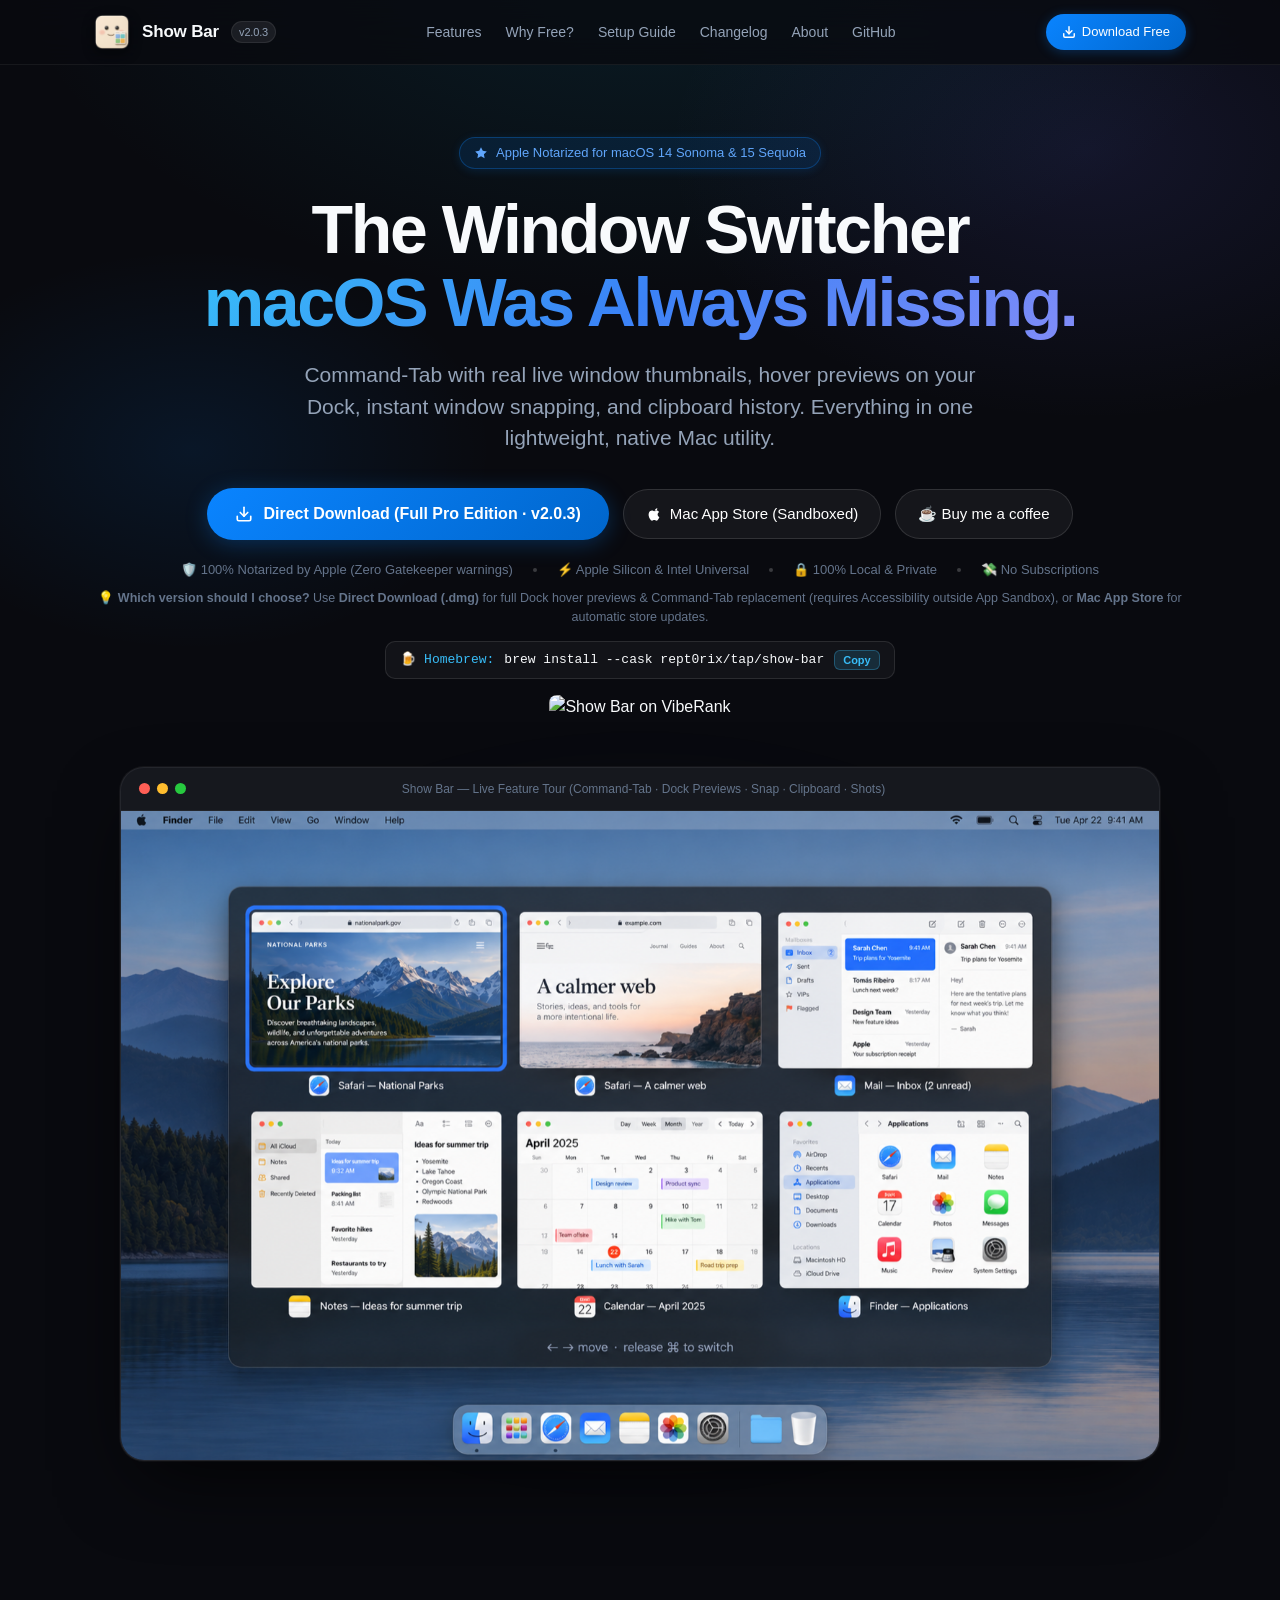
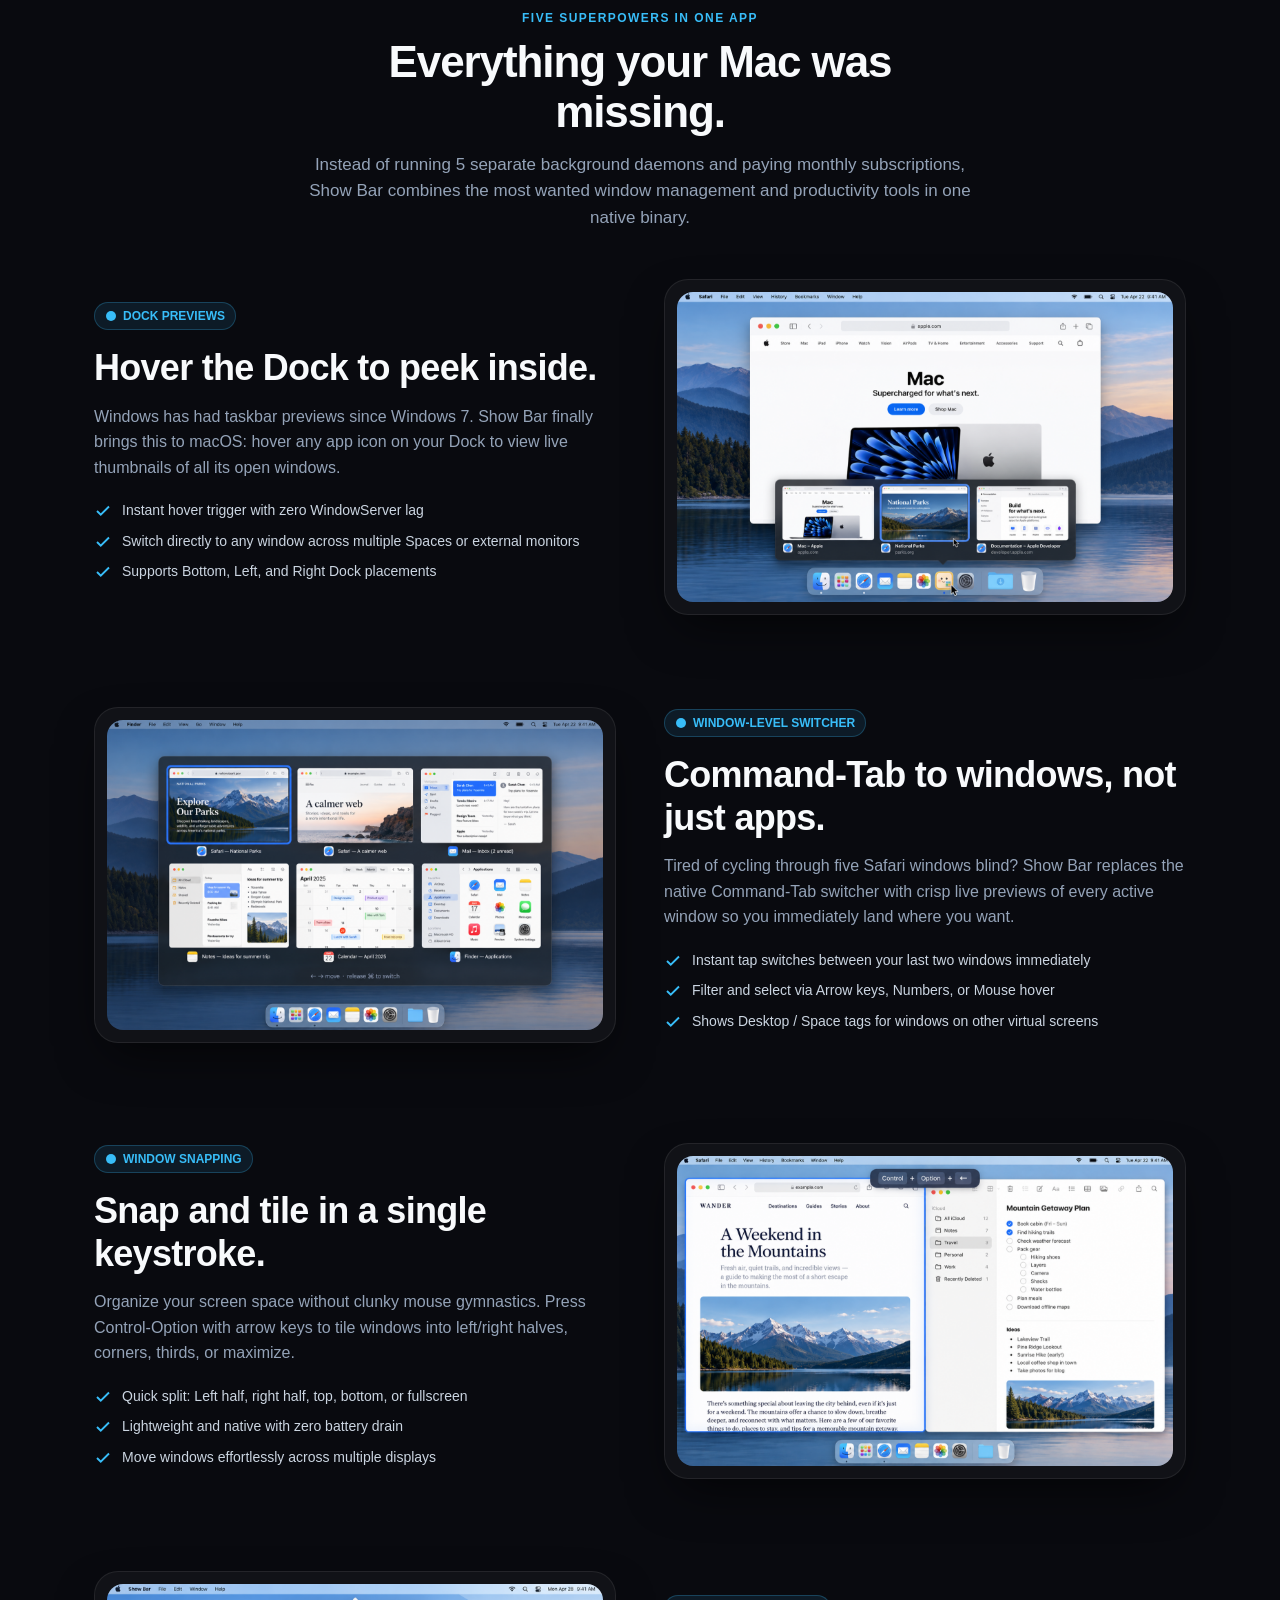
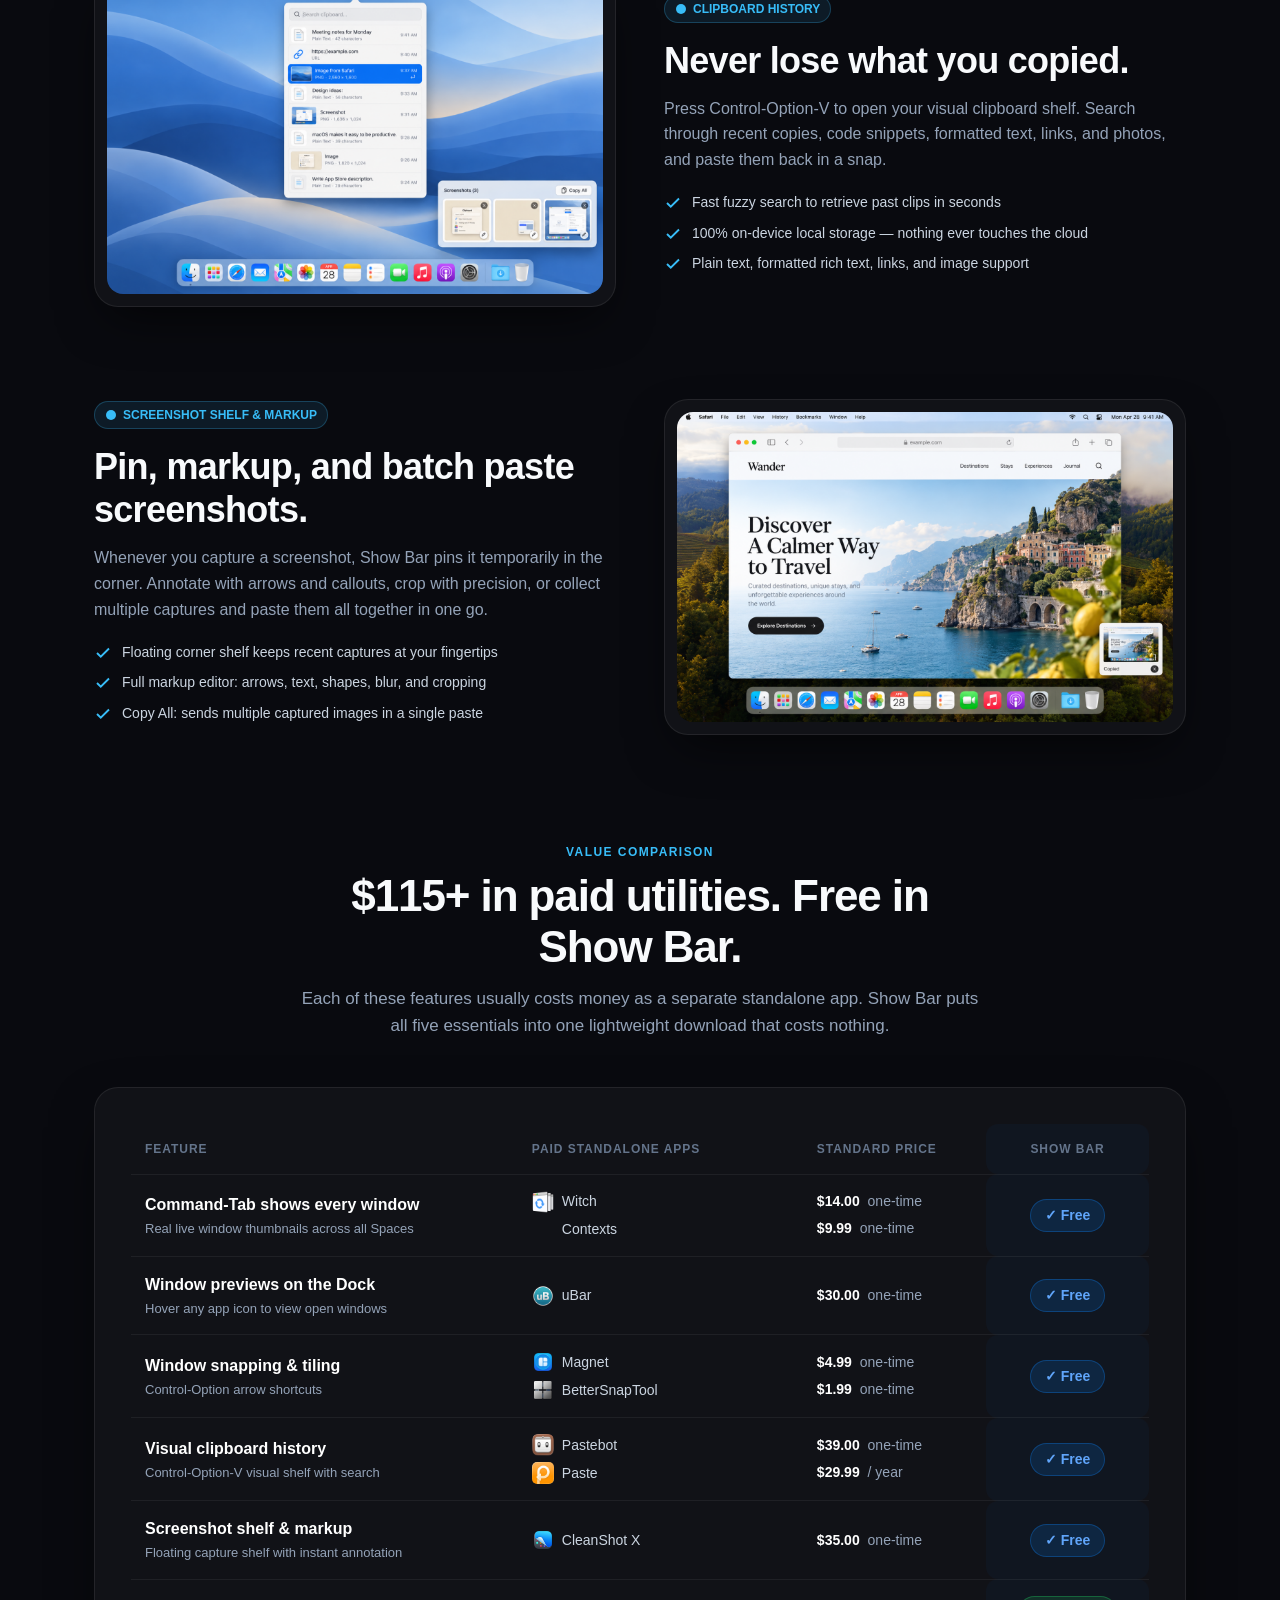
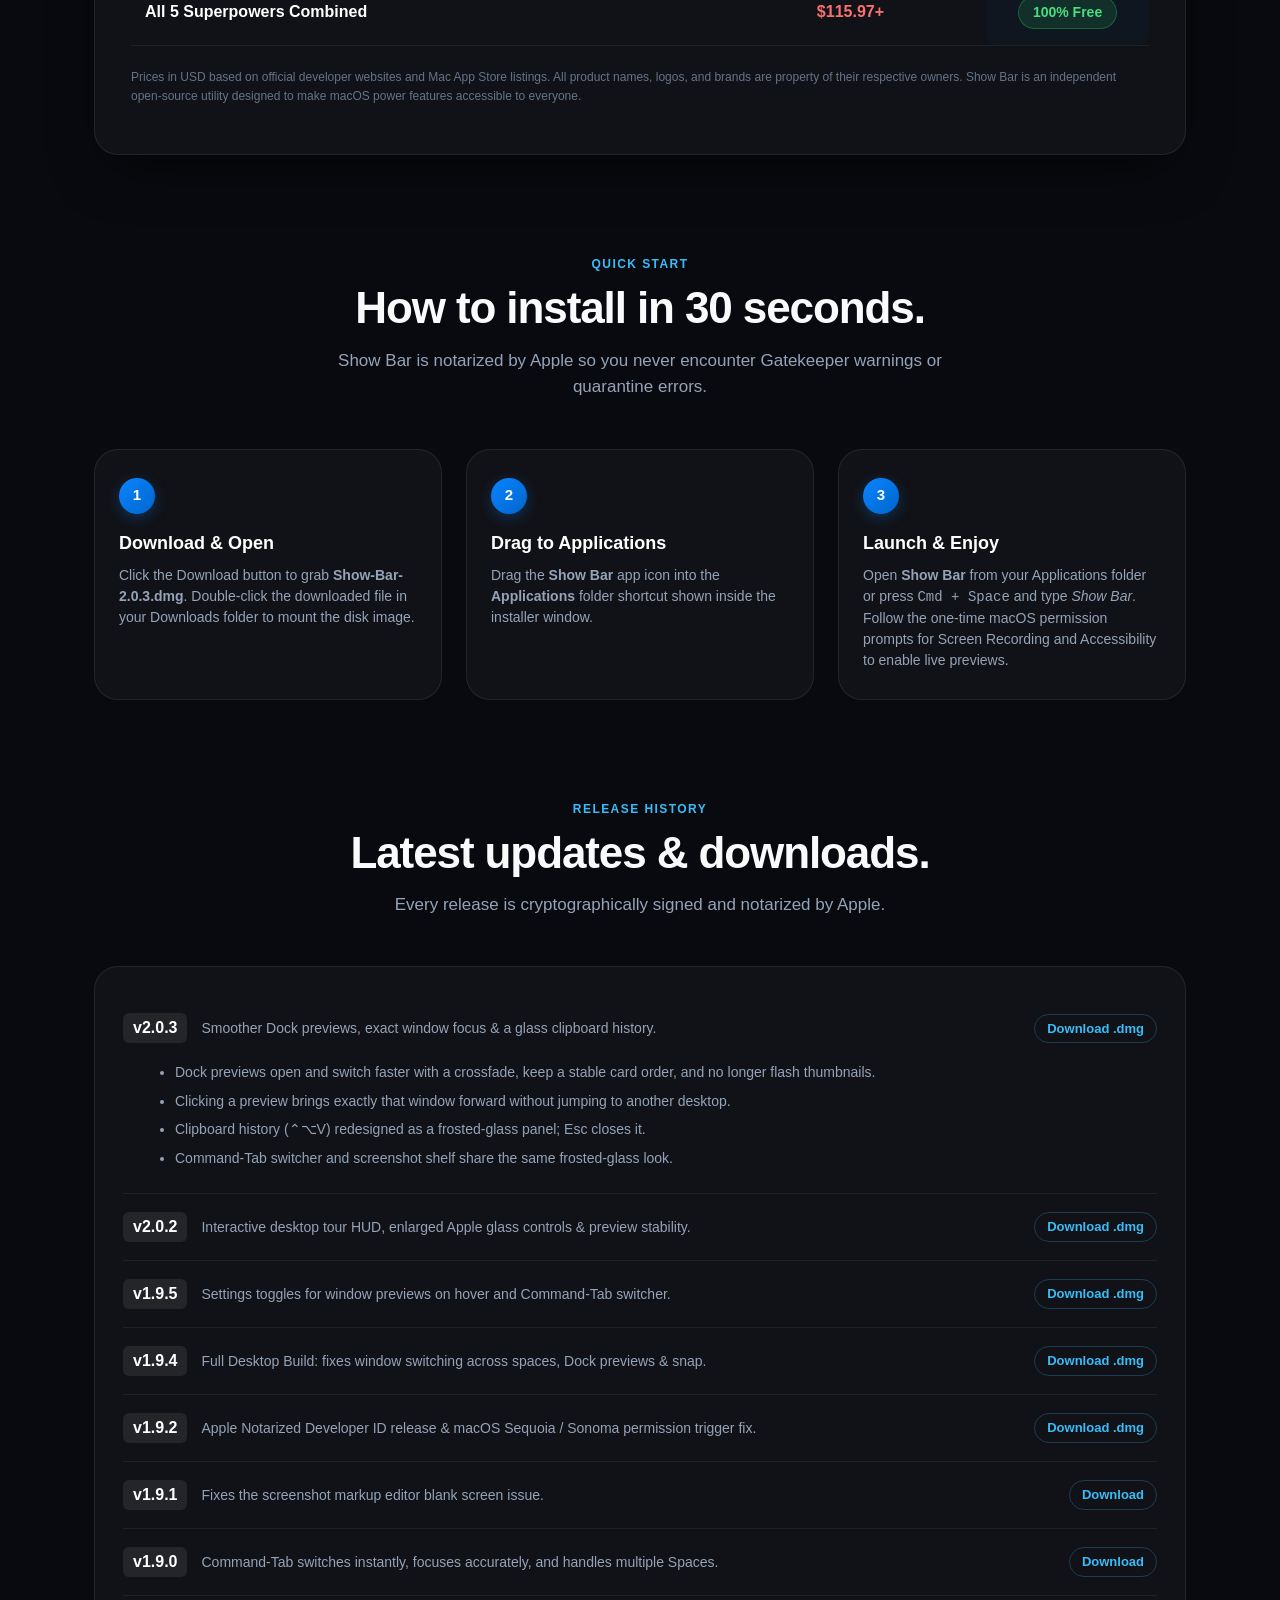
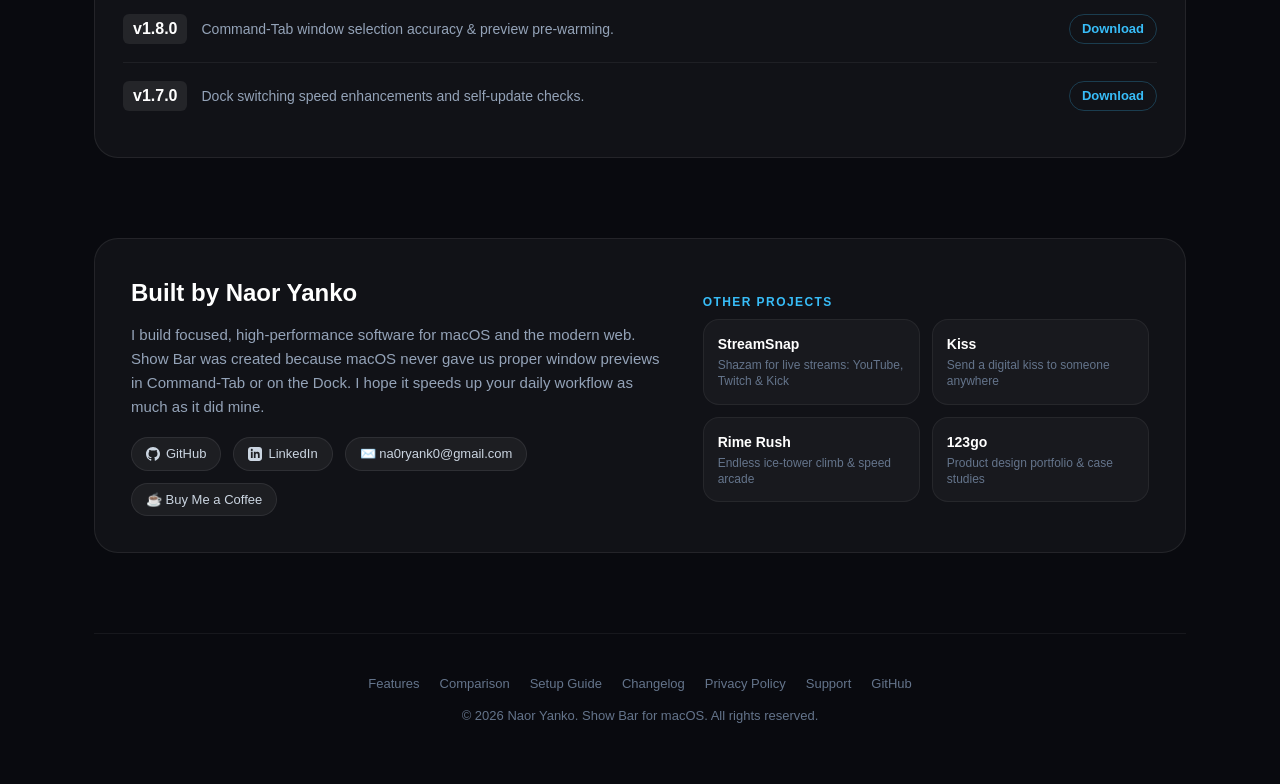
==== commit ed81063c: "release(v2.0.3): smoother Dock previews, exact window focus, glass clipboard history - Dock previews" ====
--- a/index.html
+++ b/index.html
@@ -21,7 +21,7 @@
   <meta name="twitter:title" content="Show Bar – Free Windows-style Command-Tab, Dock previews &amp; window snapping for Mac">
   <meta name="twitter:description" content="Show Bar is a free macOS menu-bar app: Command-Tab with window previews, Dock hover previews, window snapping, clipboard history and a screenshot shelf.">
   <meta name="twitter:image" content="https://rept0rix.github.io/show-bar/og.png">
-  <script type="application/ld+json">{"@context":"https://schema.org","@type":"SoftwareApplication","name":"Show Bar","operatingSystem":"macOS","applicationCategory":"UtilitiesApplication","description":"Show Bar is a free macOS menu-bar app: Command-Tab with window previews, Dock hover previews, window snapping, clipboard history and a screenshot shelf.","url":"https://rept0rix.github.io/show-bar/","downloadUrl":"https://github.com/rept0rix/show-bar/releases/latest","installUrl":"https://apps.apple.com/app/id6818509447?ct=website&mt=12","softwareVersion":"2.0.2","image":"https://rept0rix.github.io/show-bar/og.png","offers":{"@type":"Offer","price":"0","priceCurrency":"USD"}}</script>
+  <script type="application/ld+json">{"@context":"https://schema.org","@type":"SoftwareApplication","name":"Show Bar","operatingSystem":"macOS","applicationCategory":"UtilitiesApplication","description":"Show Bar is a free macOS menu-bar app: Command-Tab with window previews, Dock hover previews, window snapping, clipboard history and a screenshot shelf.","url":"https://rept0rix.github.io/show-bar/","downloadUrl":"https://github.com/rept0rix/show-bar/releases/latest","installUrl":"https://apps.apple.com/app/id6818509447?ct=website&mt=12","softwareVersion":"2.0.3","image":"https://rept0rix.github.io/show-bar/og.png","offers":{"@type":"Offer","price":"0","priceCurrency":"USD"}}</script>
   <style>
     :root {
       --bg: #090a0f;
@@ -775,7 +775,7 @@
       <a class="brand" href="./">
         <img src="logo.png" alt="Show Bar Icon">
         <span>Show Bar</span>
-        <span class="ver-tag">v2.0.2</span>
+        <span class="ver-tag">v2.0.3</span>
       </a>
       <div class="nav-links">
         <a href="#features">Features</a>
@@ -786,7 +786,7 @@
         <a href="https://github.com/rept0rix/show-bar" target="_blank" rel="noopener">GitHub</a>
       </div>
       <div class="nav-actions">
-        <a class="btn-nav-download" href="https://github.com/rept0rix/show-bar/releases/download/v2.0.2/Show-Bar-2.0.2.dmg">
+        <a class="btn-nav-download" href="https://github.com/rept0rix/show-bar/releases/download/v2.0.3/Show-Bar-2.0.3.dmg">
           <svg width="14" height="14" viewBox="0 0 24 24" fill="none" stroke="currentColor" stroke-width="2.5" stroke-linecap="round" stroke-linejoin="round"><path d="M21 15v4a2 2 0 0 1-2 2H5a2 2 0 0 1-2-2v-4"></path><polyline points="7 10 12 15 17 10"></polyline><line x1="12" y1="15" x2="12" y2="3"></line></svg>
           Download Free
         </a>
@@ -810,9 +810,9 @@
       </p>
 
       <div class="hero-actions">
-        <a class="btn-primary" href="https://github.com/rept0rix/show-bar/releases/download/v2.0.2/Show-Bar-2.0.2.dmg">
+        <a class="btn-primary" href="https://github.com/rept0rix/show-bar/releases/download/v2.0.3/Show-Bar-2.0.3.dmg">
           <svg width="18" height="18" viewBox="0 0 24 24" fill="none" stroke="currentColor" stroke-width="2.2" stroke-linecap="round" stroke-linejoin="round"><path d="M21 15v4a2 2 0 0 1-2 2H5a2 2 0 0 1-2-2v-4"></path><polyline points="7 10 12 15 17 10"></polyline><line x1="12" y1="15" x2="12" y2="3"></line></svg>
-          Direct Download (Full Pro Edition · v2.0.2)
+          Direct Download (Full Pro Edition · v2.0.3)
         </a>
         <a class="btn-secondary" href="https://apps.apple.com/app/id6818509447?ct=website_hero&amp;mt=12" target="_blank" rel="noopener">
           <svg width="16" height="16" viewBox="0 0 24 24" fill="currentColor"><path d="M18.71 19.5c-.83 1.24-1.71 2.45-3.05 2.47-1.34.03-1.77-.79-3.29-.79-1.53 0-2 .77-3.27.82-1.31.05-2.3-1.32-3.14-2.53C4.25 17 2.94 12.45 4.7 9.39c.87-1.52 2.43-2.48 4.12-2.51 1.28-.02 2.5.87 3.29.87.78 0 2.26-1.07 3.81-.91.65.03 2.47.26 3.64 1.98-.09.06-2.17 1.28-2.15 3.81.03 3.02 2.65 4.03 2.68 4.04-.03.07-.42 1.44-1.38 2.83M15.97 6.37c.66-.81 1.11-1.94.99-3.07-1 .04-2.16.67-2.84 1.48-.59.71-1.12 1.86-.98 2.97 1.11.08 2.19-.57 2.83-1.38z"/></svg>
@@ -839,6 +839,12 @@
         <span style="color: #38bdf8;">🍺 Homebrew:</span>
         <code id="brewCmd" style="color: #f8fafc;">brew install --cask rept0rix/tap/show-bar</code>
         <button onclick="navigator.clipboard.writeText('brew install --cask rept0rix/tap/show-bar'); this.textContent='Copied!'; setTimeout(()=>this.textContent='Copy', 1500);" style="background: rgba(56,189,248,0.15); border: 1px solid rgba(56,189,248,0.3); color: #38bdf8; border-radius: 6px; padding: 3px 8px; font-size: 11px; cursor: pointer; font-weight: 600;">Copy</button>
+      </div>
+
+      <div style="margin-top: 16px; display: flex; justify-content: center;">
+        <a href="https://viberank.dev/apps/Show%20Bar" target="_blank" rel="noopener noreferrer">
+          <img src="https://viberank.dev/badge?app=Show%20Bar&amp;theme=dark" alt="Show Bar on VibeRank" height="48" style="height: 48px; border-radius: 8px; transition: transform 0.2s ease;" onmouseover="this.style.transform='scale(1.03)'" onmouseout="this.style.transform='scale(1)'" />
+        </a>
       </div>
 
       <!-- Hero Visual Mockup -->
@@ -1135,7 +1141,7 @@
         <div class="step-card">
           <div class="step-num">1</div>
           <h3>Download & Open</h3>
-          <p>Click the Download button to grab <strong>Show-Bar-2.0.2.dmg</strong>. Double-click the downloaded file in your Downloads folder to mount the disk image.</p>
+          <p>Click the Download button to grab <strong>Show-Bar-2.0.3.dmg</strong>. Double-click the downloaded file in your Downloads folder to mount the disk image.</p>
         </div>
         <div class="step-card">
           <div class="step-num">2</div>
@@ -1159,14 +1165,31 @@
       </div>
 
       <div class="changelog-card">
+        <!-- 2.0.3 -->
+        <details class="release-item" open>
+          <summary>
+            <div class="release-left">
+              <span class="release-ver">v2.0.3</span>
+              <span class="release-sum">Smoother Dock previews, exact window focus & a glass clipboard history.</span>
+            </div>
+            <a class="release-get" onclick="event.stopPropagation()" href="https://github.com/rept0rix/show-bar/releases/download/v2.0.3/Show-Bar-2.0.3.dmg">Download .dmg</a>
+          </summary>
+          <ul class="release-notes">
+            <li>Dock previews open and switch faster with a crossfade, keep a stable card order, and no longer flash thumbnails.</li>
+            <li>Clicking a preview brings exactly that window forward without jumping to another desktop.</li>
+            <li>Clipboard history (&#8963;&#8997;V) redesigned as a frosted-glass panel; Esc closes it.</li>
+            <li>Command-Tab switcher and screenshot shelf share the same frosted-glass look.</li>
+          </ul>
+        </details>
+
         <!-- 2.0.2 -->
-        <details class="release-item" open>
+        <details class="release-item">
           <summary>
             <div class="release-left">
               <span class="release-ver">v2.0.2</span>
               <span class="release-sum">Interactive desktop tour HUD, enlarged Apple glass controls & preview stability.</span>
             </div>
-            <a class="release-get" onclick="event.stopPropagation()" href="https://github.com/rept0rix/show-bar/releases/download/v2.0.2/Show-Bar-2.0.2.dmg">Download .dmg</a>
+            <a class="release-get" onclick="event.stopPropagation()" href="https://github.com/rept0rix/show-bar/releases/download/v2.0.3/Show-Bar-2.0.3.dmg">Download .dmg</a>
           </summary>
           <ul class="release-notes">
             <li>Interactive Desktop Tour &amp; Permission Setup with high-contrast Apple frosted glass HUD and 100% reliable click response.</li>
@@ -1183,7 +1206,7 @@
               <span class="release-ver">v1.9.5</span>
               <span class="release-sum">Settings toggles for window previews on hover and Command-Tab switcher.</span>
             </div>
-            <a class="release-get" onclick="event.stopPropagation()" href="https://github.com/rept0rix/show-bar/releases/download/v2.0.2/Show-Bar-2.0.2.dmg">Download .dmg</a>
+            <a class="release-get" onclick="event.stopPropagation()" href="https://github.com/rept0rix/show-bar/releases/download/v2.0.3/Show-Bar-2.0.3.dmg">Download .dmg</a>
           </summary>
           <ul class="release-notes">
             <li>Added settings toggles to turn off window previews on hover (dock/side screens) and Command-Tab switcher independently.</li>
@@ -1199,7 +1222,7 @@
               <span class="release-ver">v1.9.4</span>
               <span class="release-sum">Full Desktop Build: fixes window switching across spaces, Dock previews & snap.</span>
             </div>
-            <a class="release-get" onclick="event.stopPropagation()" href="https://github.com/rept0rix/show-bar/releases/download/v2.0.2/Show-Bar-2.0.2.dmg">Download .dmg</a>
+            <a class="release-get" onclick="event.stopPropagation()" href="https://github.com/rept0rix/show-bar/releases/download/v2.0.3/Show-Bar-2.0.3.dmg">Download .dmg</a>
           </summary>
           <ul class="release-notes">
             <li>Fixed window switching and space transitions by packaging the direct website build outside the App Store sandbox.</li>
@@ -1216,7 +1239,7 @@
               <span class="release-ver">v1.9.2</span>
               <span class="release-sum">Apple Notarized Developer ID release & macOS Sequoia / Sonoma permission trigger fix.</span>
             </div>
-            <a class="release-get" onclick="event.stopPropagation()" href="https://github.com/rept0rix/show-bar/releases/download/v2.0.2/Show-Bar-2.0.2.dmg">Download .dmg</a>
+            <a class="release-get" onclick="event.stopPropagation()" href="https://github.com/rept0rix/show-bar/releases/download/v2.0.3/Show-Bar-2.0.3.dmg">Download .dmg</a>
           </summary>
           <ul class="release-notes">
             <li>Signed with official Apple Developer ID Application certificate and notarized by Apple Notary Service.</li>
@@ -1233,7 +1256,7 @@
               <span class="release-ver">v1.9.1</span>
               <span class="release-sum">Fixes the screenshot markup editor blank screen issue.</span>
             </div>
-            <a class="release-get" onclick="event.stopPropagation()" href="https://github.com/rept0rix/show-bar/releases/download/v2.0.2/Show-Bar-2.0.2.dmg">Download</a>
+            <a class="release-get" onclick="event.stopPropagation()" href="https://github.com/rept0rix/show-bar/releases/download/v2.0.3/Show-Bar-2.0.3.dmg">Download</a>
           </summary>
           <ul class="release-notes">
             <li>Opening a screenshot from the floating shelf opens the full markup editor properly, fixing the white blank screen issue.</li>
@@ -1247,7 +1270,7 @@
               <span class="release-ver">v1.9.0</span>
               <span class="release-sum">Command-Tab switches instantly, focuses accurately, and handles multiple Spaces.</span>
             </div>
-            <a class="release-get" onclick="event.stopPropagation()" href="https://github.com/rept0rix/show-bar/releases/download/v2.0.2/Show-Bar-2.0.2.dmg">Download</a>
+            <a class="release-get" onclick="event.stopPropagation()" href="https://github.com/rept0rix/show-bar/releases/download/v2.0.3/Show-Bar-2.0.3.dmg">Download</a>
           </summary>
           <ul class="release-notes">
             <li>Quick Command-Tab switches to the previous window immediately without sticking on screen.</li>
@@ -1264,7 +1287,7 @@
               <span class="release-ver">v1.8.0</span>
               <span class="release-sum">Command-Tab window selection accuracy & preview pre-warming.</span>
             </div>
-            <a class="release-get" onclick="event.stopPropagation()" href="https://github.com/rept0rix/show-bar/releases/download/v2.0.2/Show-Bar-2.0.2.dmg">Download</a>
+            <a class="release-get" onclick="event.stopPropagation()" href="https://github.com/rept0rix/show-bar/releases/download/v2.0.3/Show-Bar-2.0.3.dmg">Download</a>
           </summary>
           <ul class="release-notes">
             <li>Pre-warms previews on launch so window thumbnails render instantly.</li>
@@ -1279,7 +1302,7 @@
               <span class="release-ver">v1.7.0</span>
               <span class="release-sum">Dock switching speed enhancements and self-update checks.</span>
             </div>
-            <a class="release-get" onclick="event.stopPropagation()" href="https://github.com/rept0rix/show-bar/releases/download/v2.0.2/Show-Bar-2.0.2.dmg">Download</a>
+            <a class="release-get" onclick="event.stopPropagation()" href="https://github.com/rept0rix/show-bar/releases/download/v2.0.3/Show-Bar-2.0.3.dmg">Download</a>
           </summary>
           <ul class="release-notes">
             <li>Moving along the Dock switches to the next app immediately.</li>
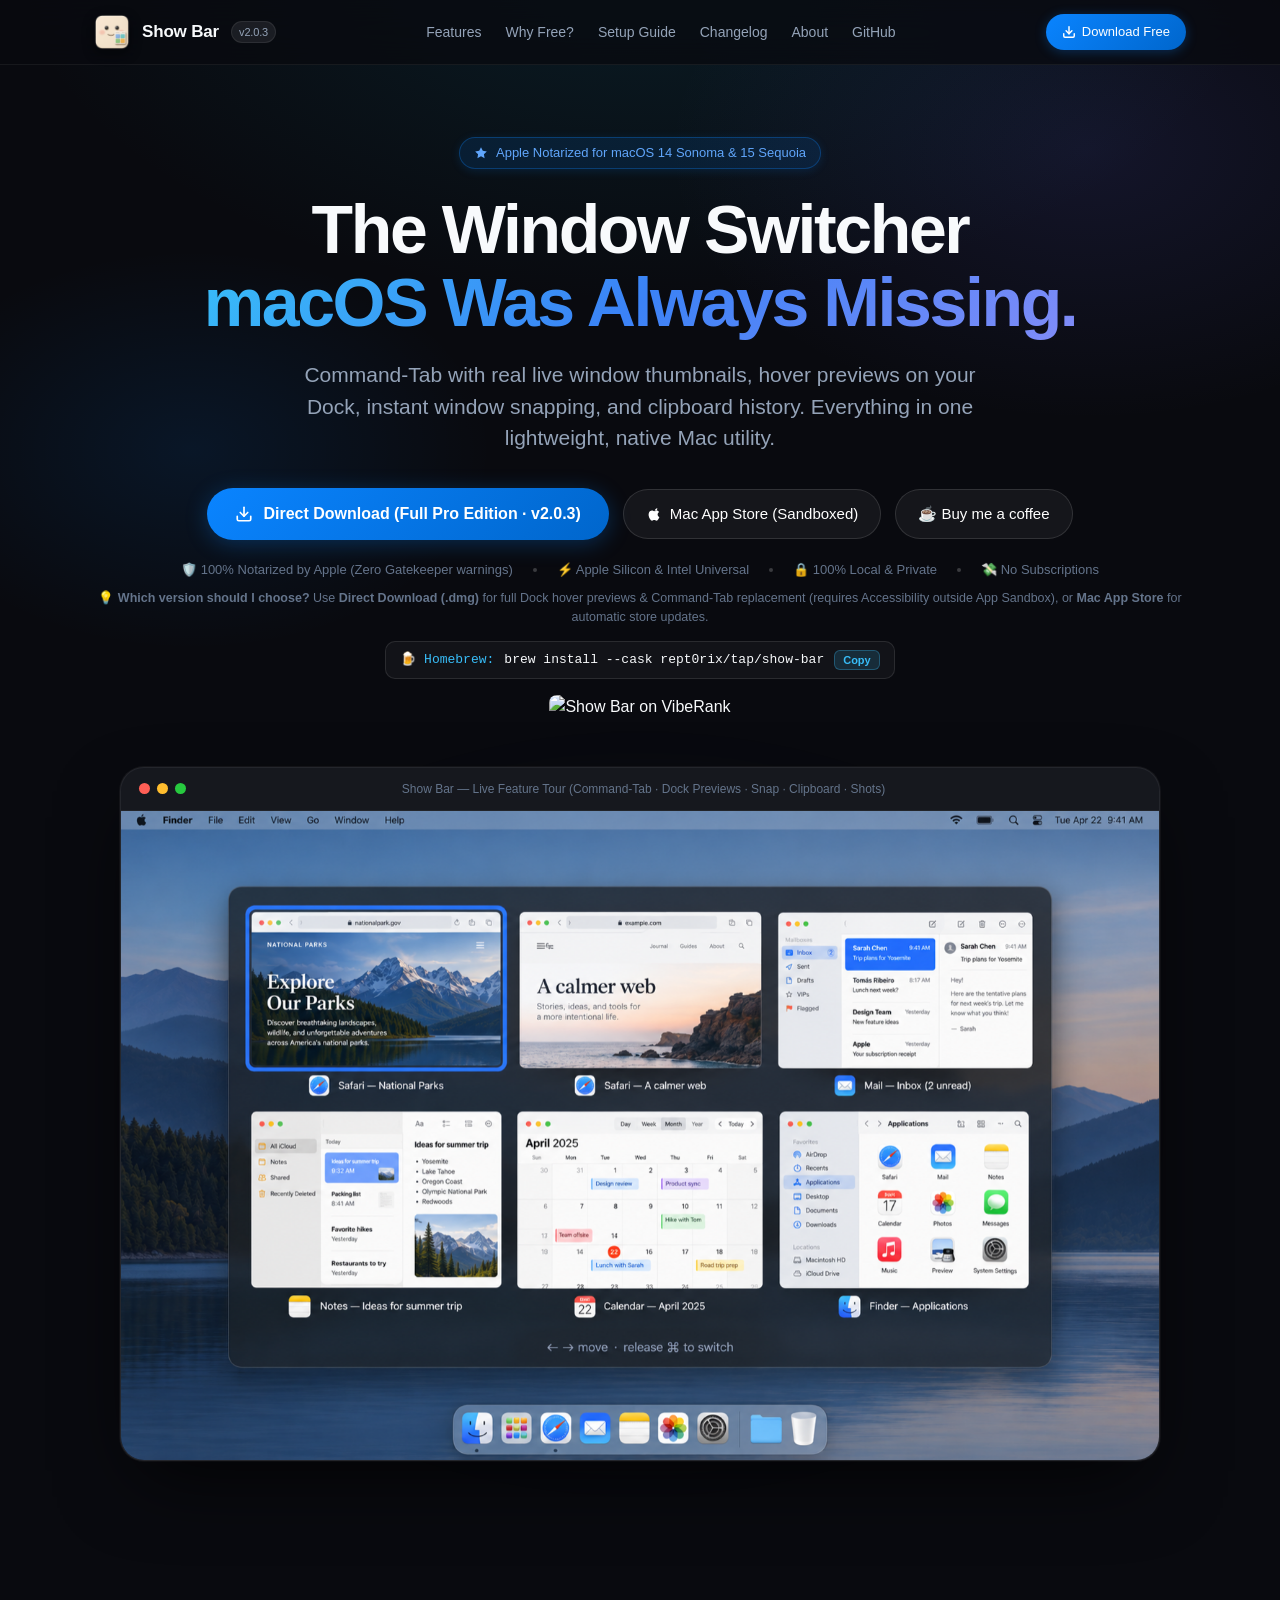
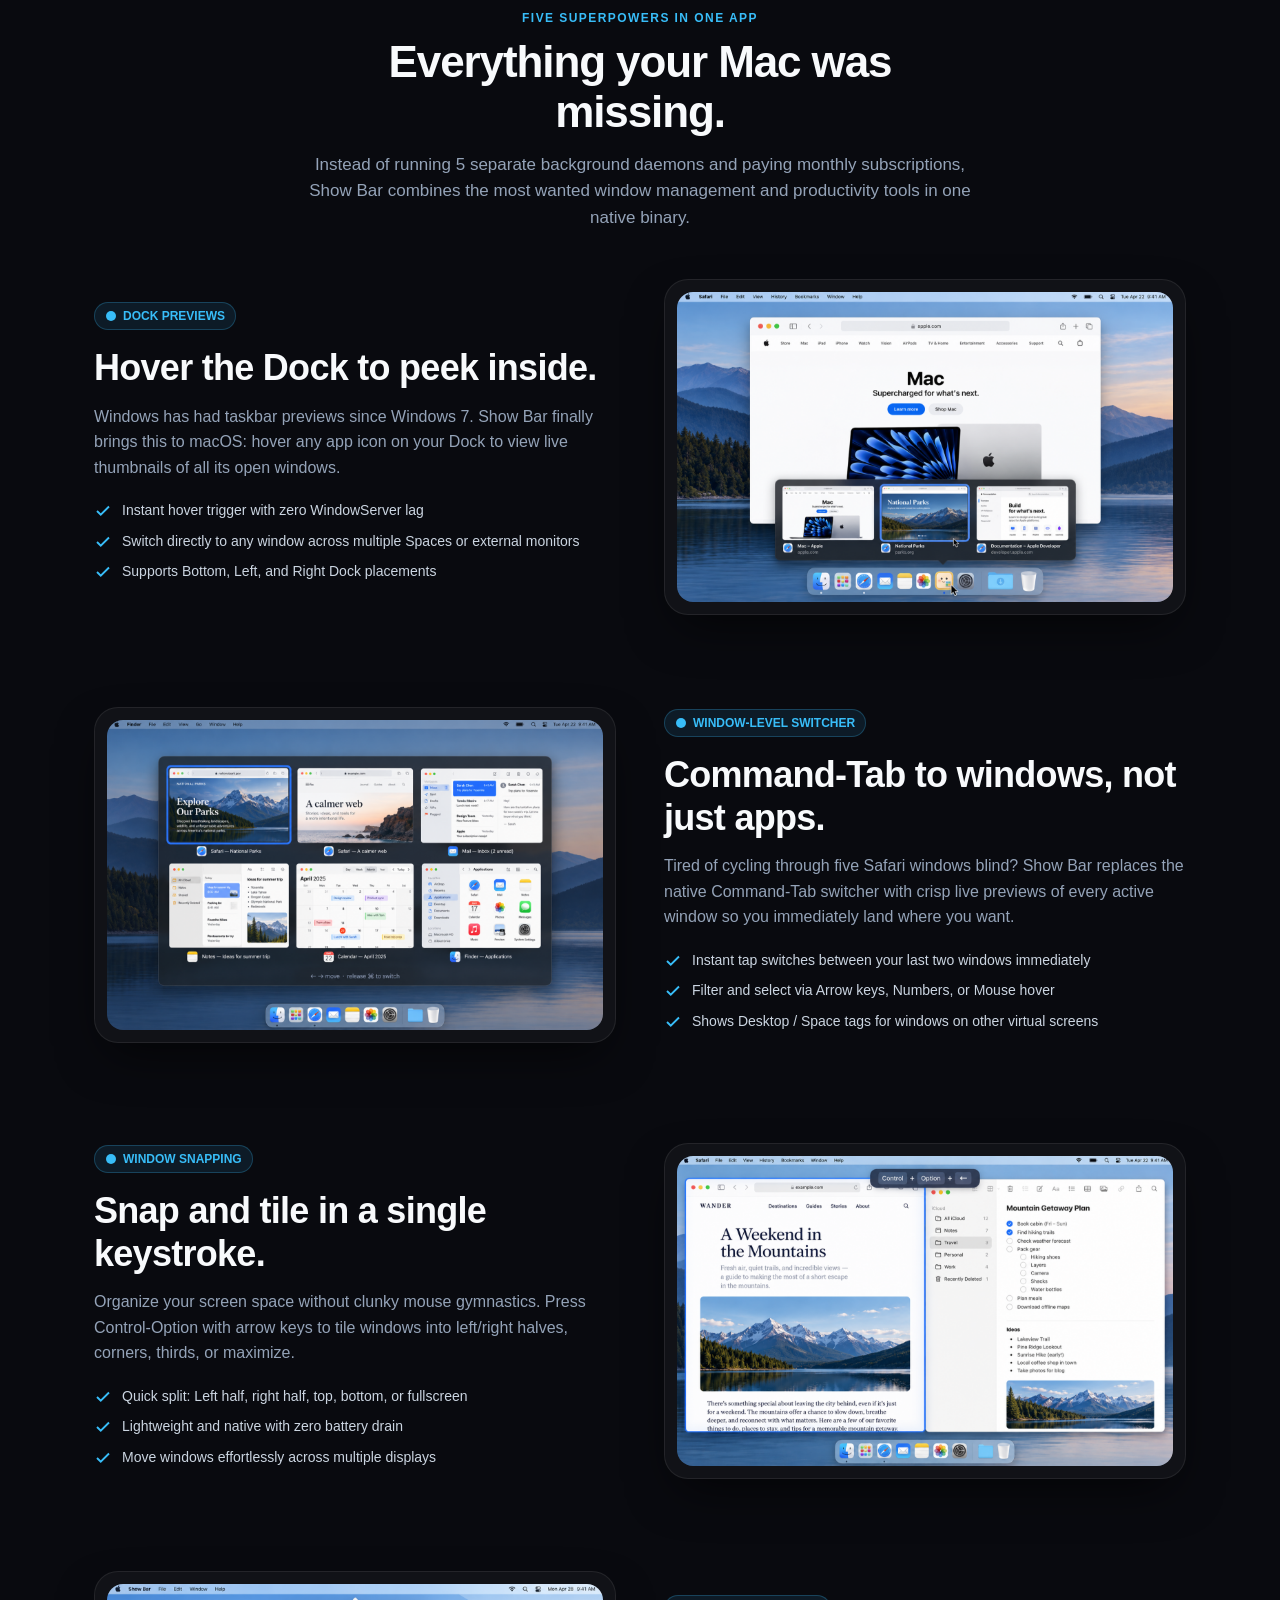
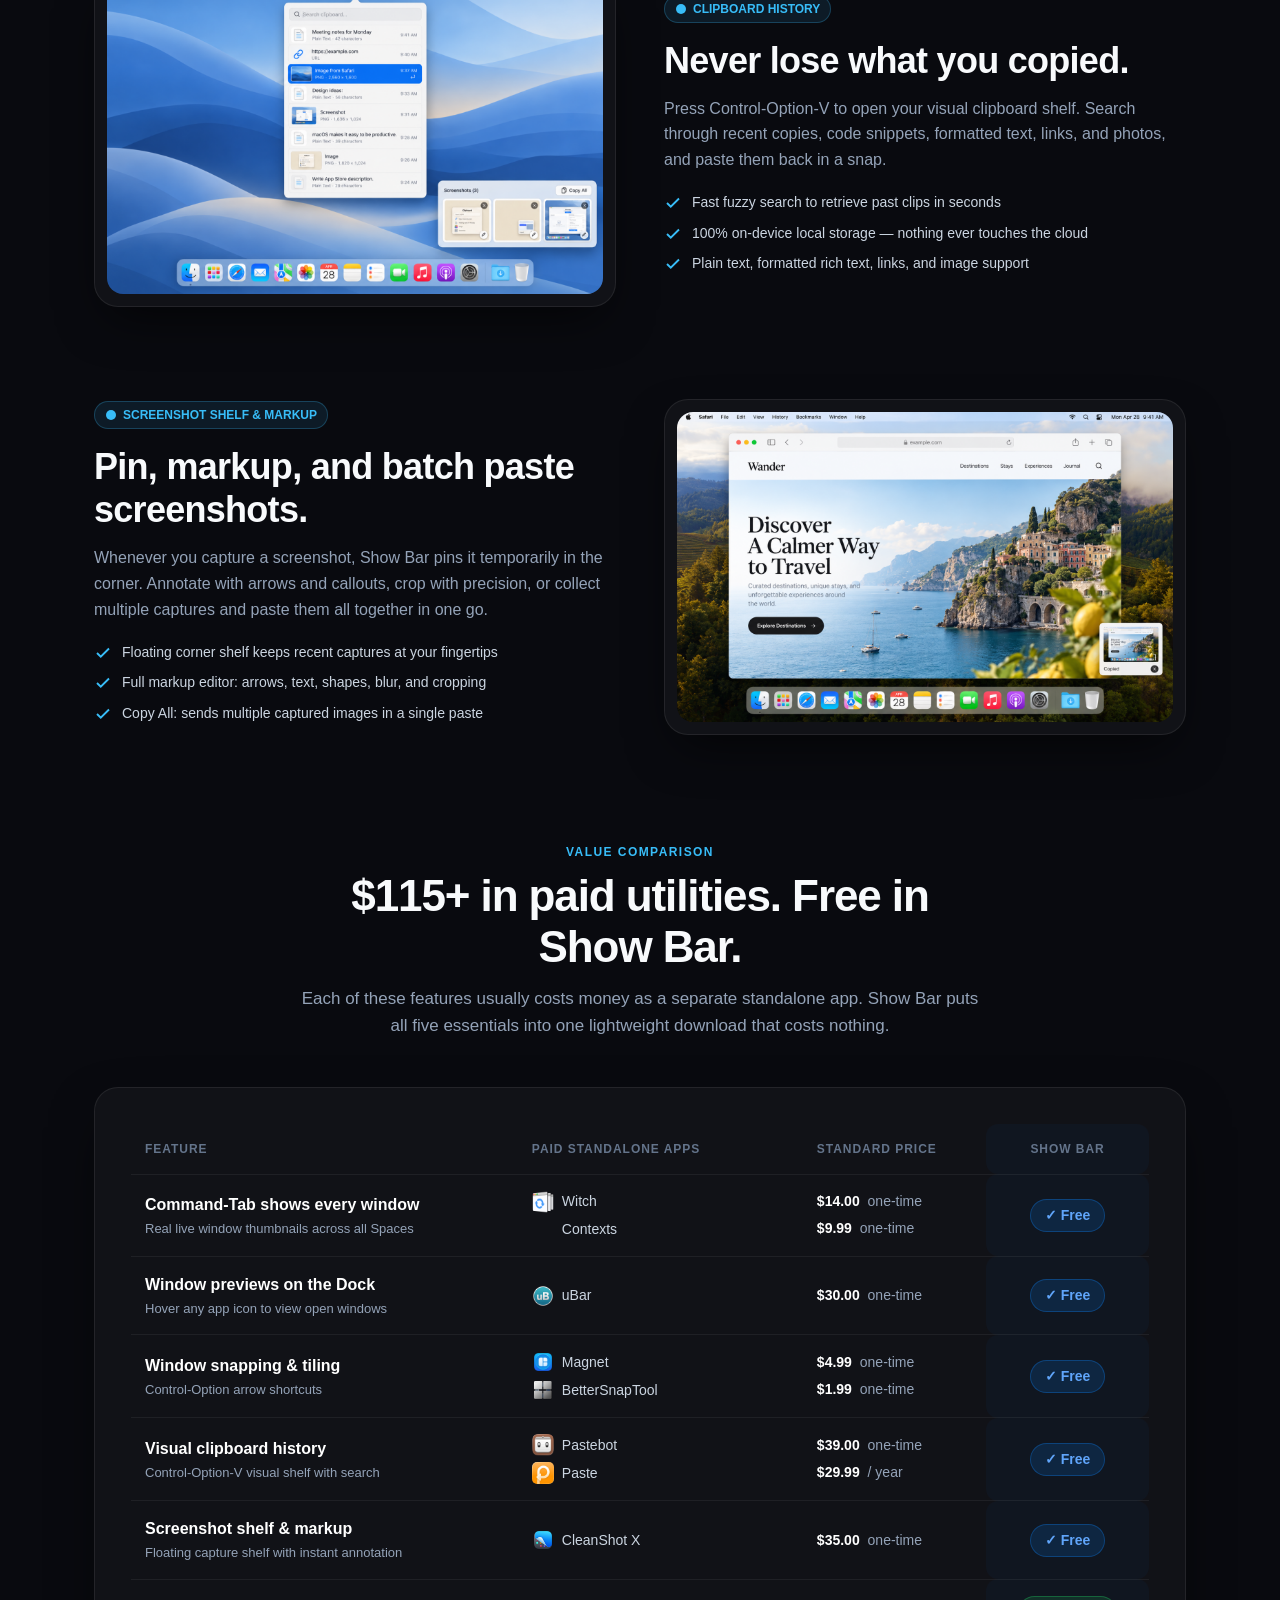
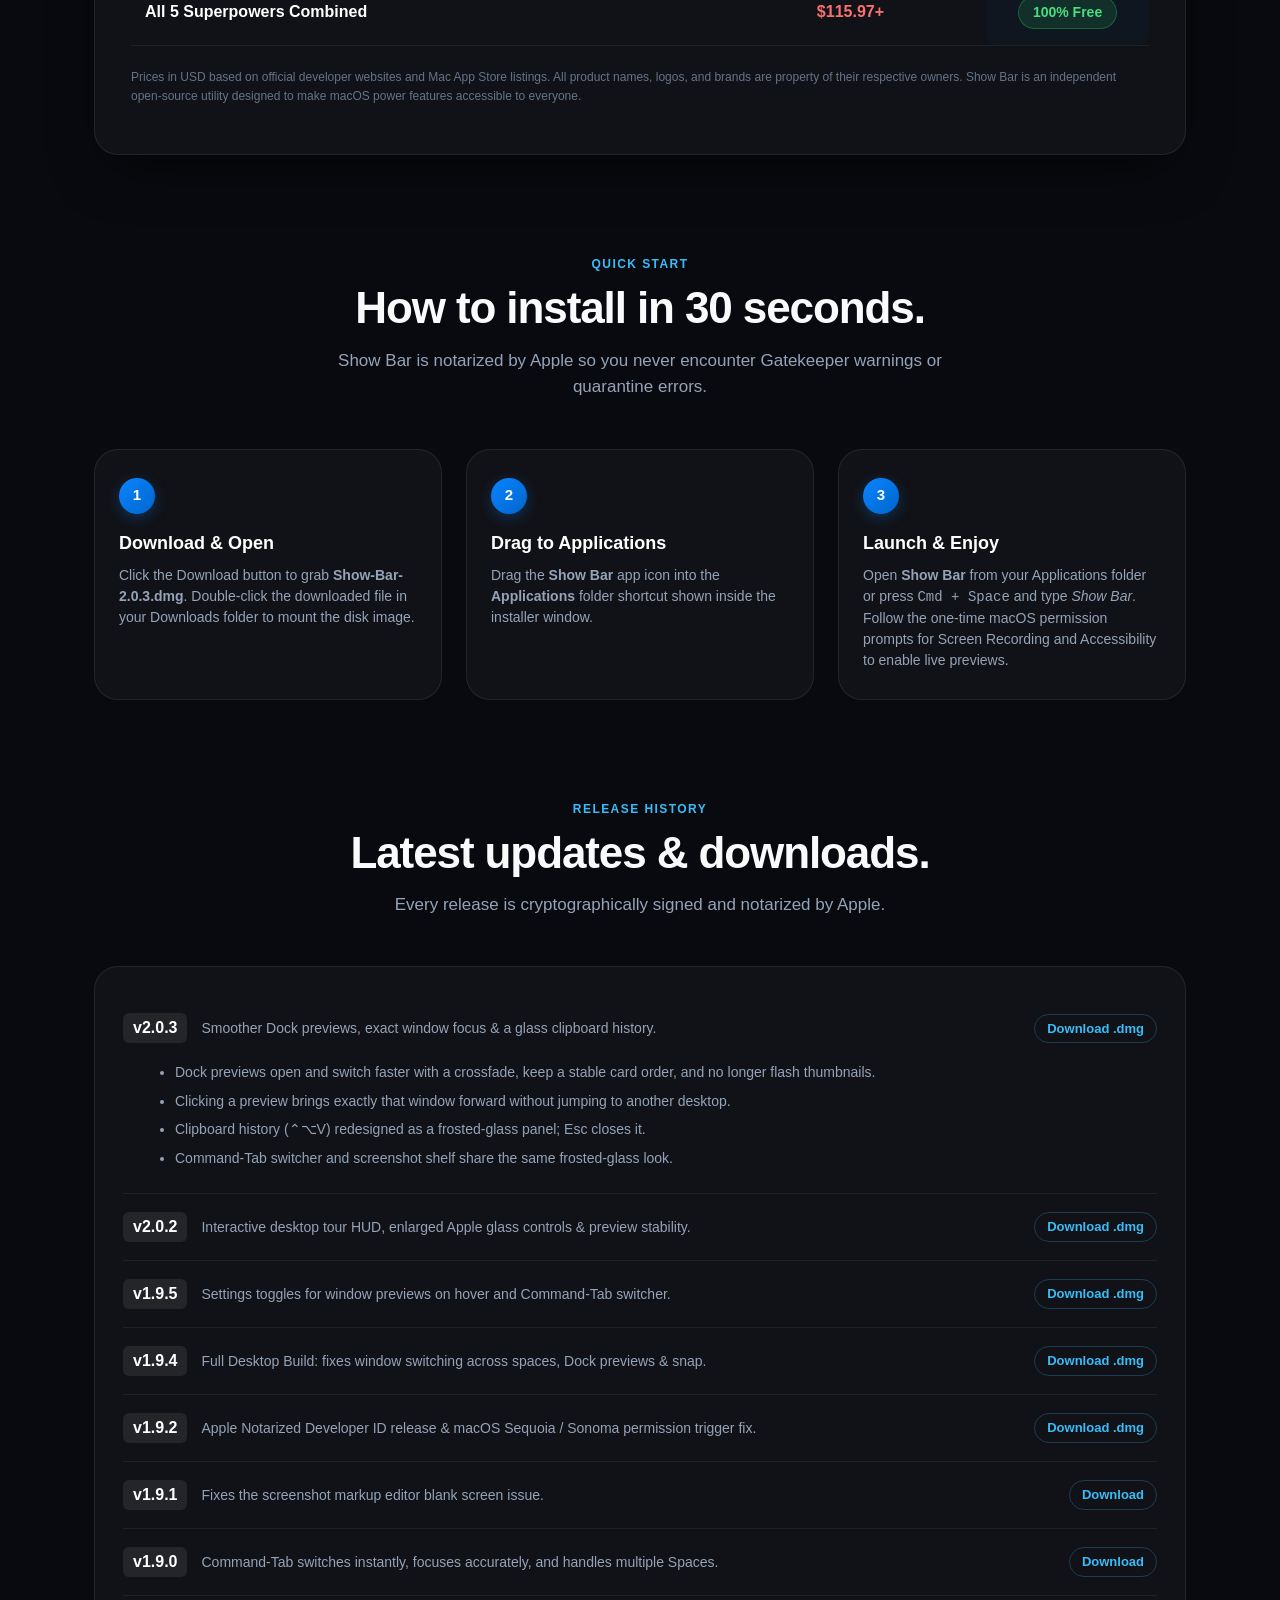
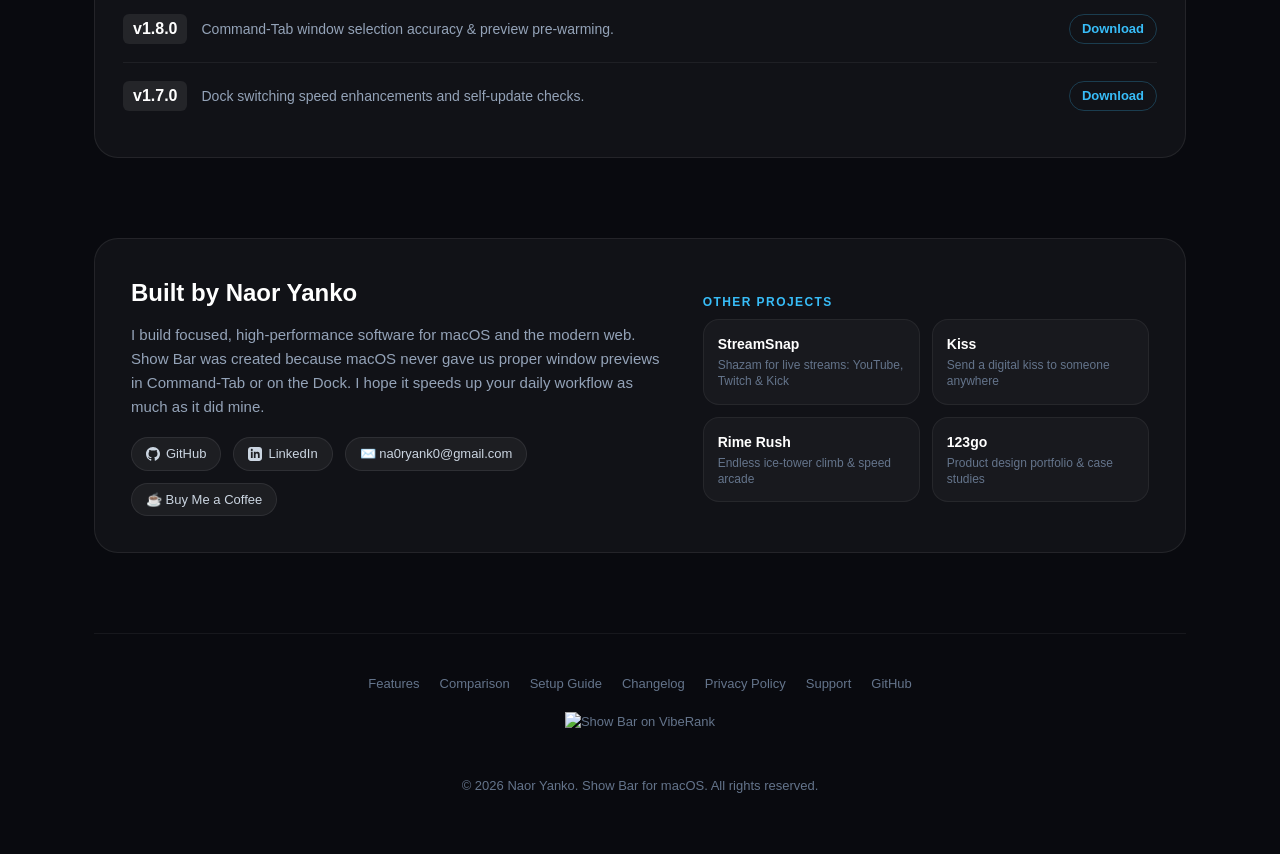
==== commit 40684a63: "site: add VibeRank badge to footer" ====
--- a/index.html
+++ b/index.html
@@ -735,6 +735,22 @@
     .footer-links a:hover {
       color: #fff;
     }
+    .footer-badge {
+      display: flex;
+      justify-content: center;
+      flex-wrap: wrap;
+      margin: 18px 0 16px;
+    }
+    .footer-badge a {
+      display: inline-flex;
+      max-width: 100%;
+    }
+    .footer-badge img {
+      display: block;
+      height: 48px;
+      width: auto;
+      max-width: 100%;
+    }
 
     /* Responsive */
     @media (max-width: 900px) {
@@ -1373,6 +1389,9 @@
         <a href="support.html">Support</a>
         <a href="https://github.com/rept0rix/show-bar" target="_blank" rel="noopener">GitHub</a>
       </div>
+      <div class="footer-badge">
+        <a href="https://viberank.dev/apps/Show%20Bar" target="_blank" rel="noopener noreferrer"><img src="https://viberank.dev/badge?app=Show%20Bar&amp;theme=dark" alt="Show Bar on VibeRank" height="48" /></a>
+      </div>
       <div>
         © 2026 Naor Yanko. Show Bar for macOS. All rights reserved.
       </div>
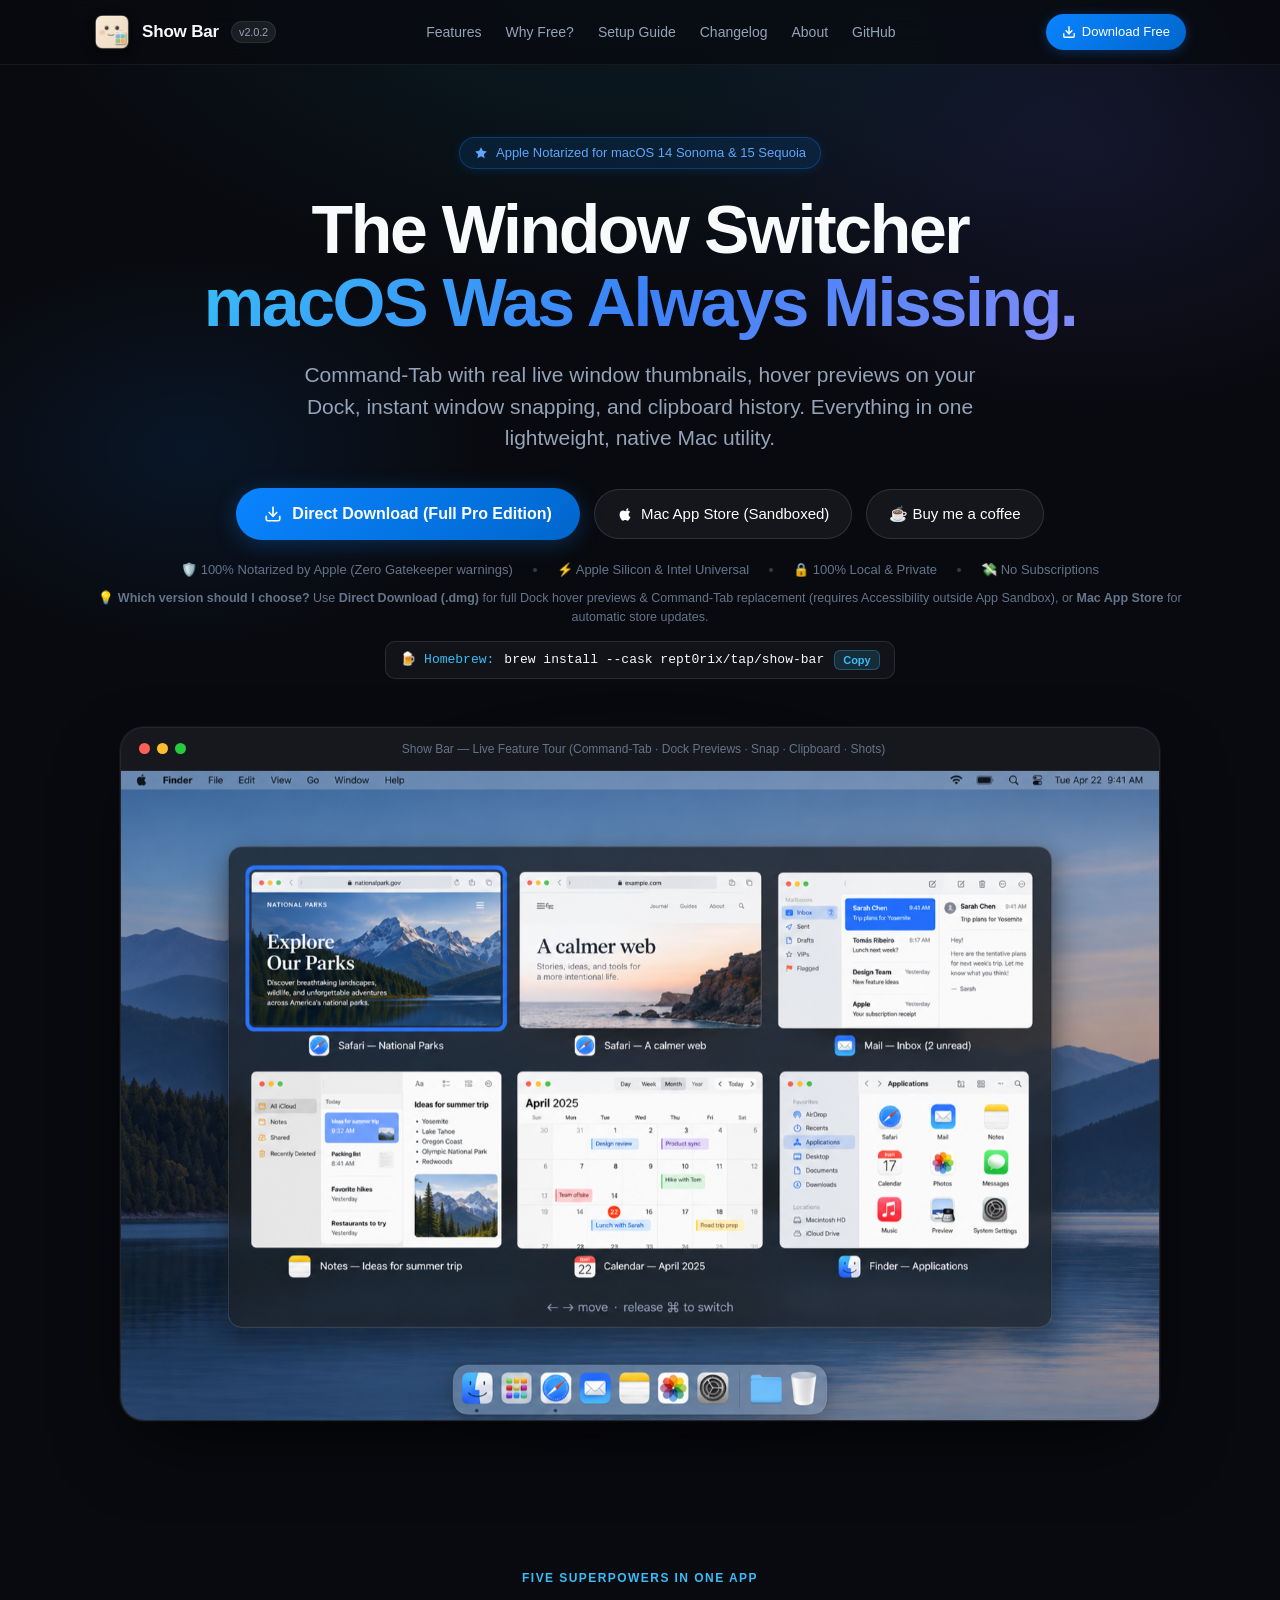
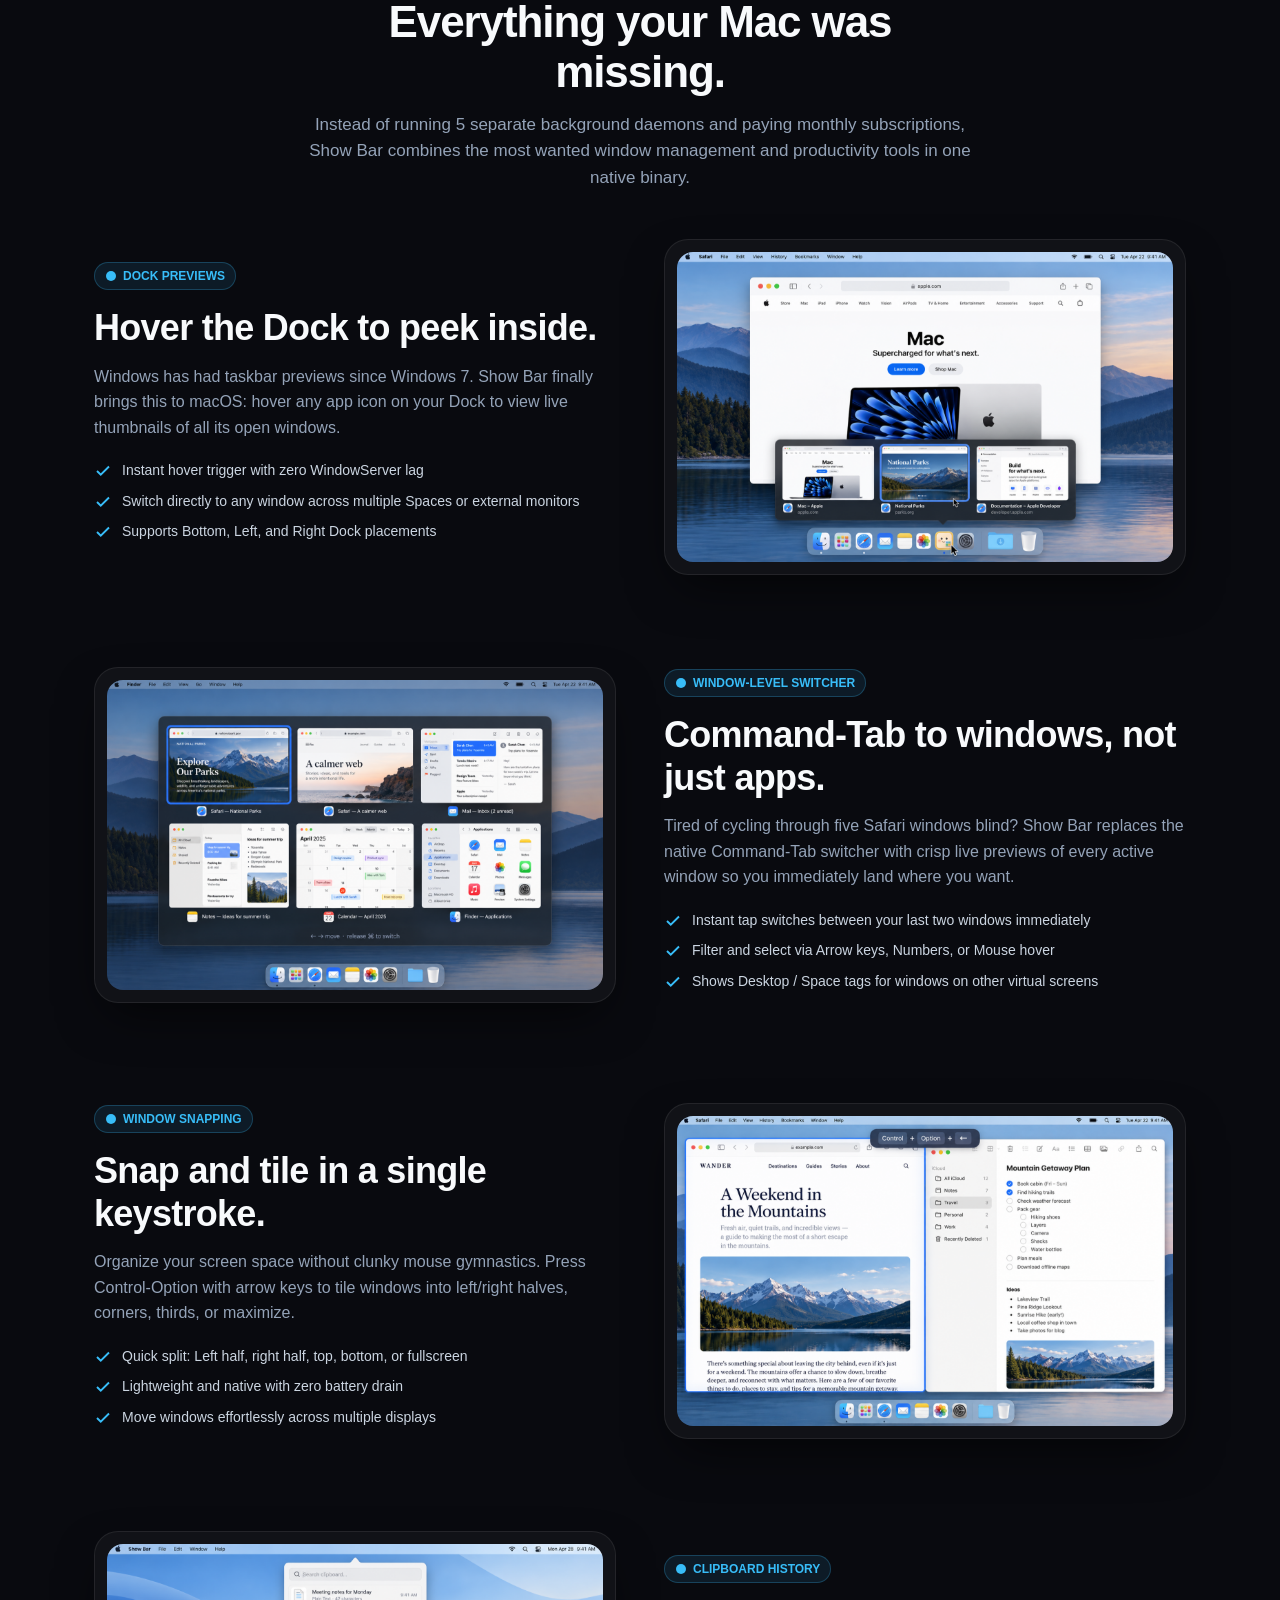
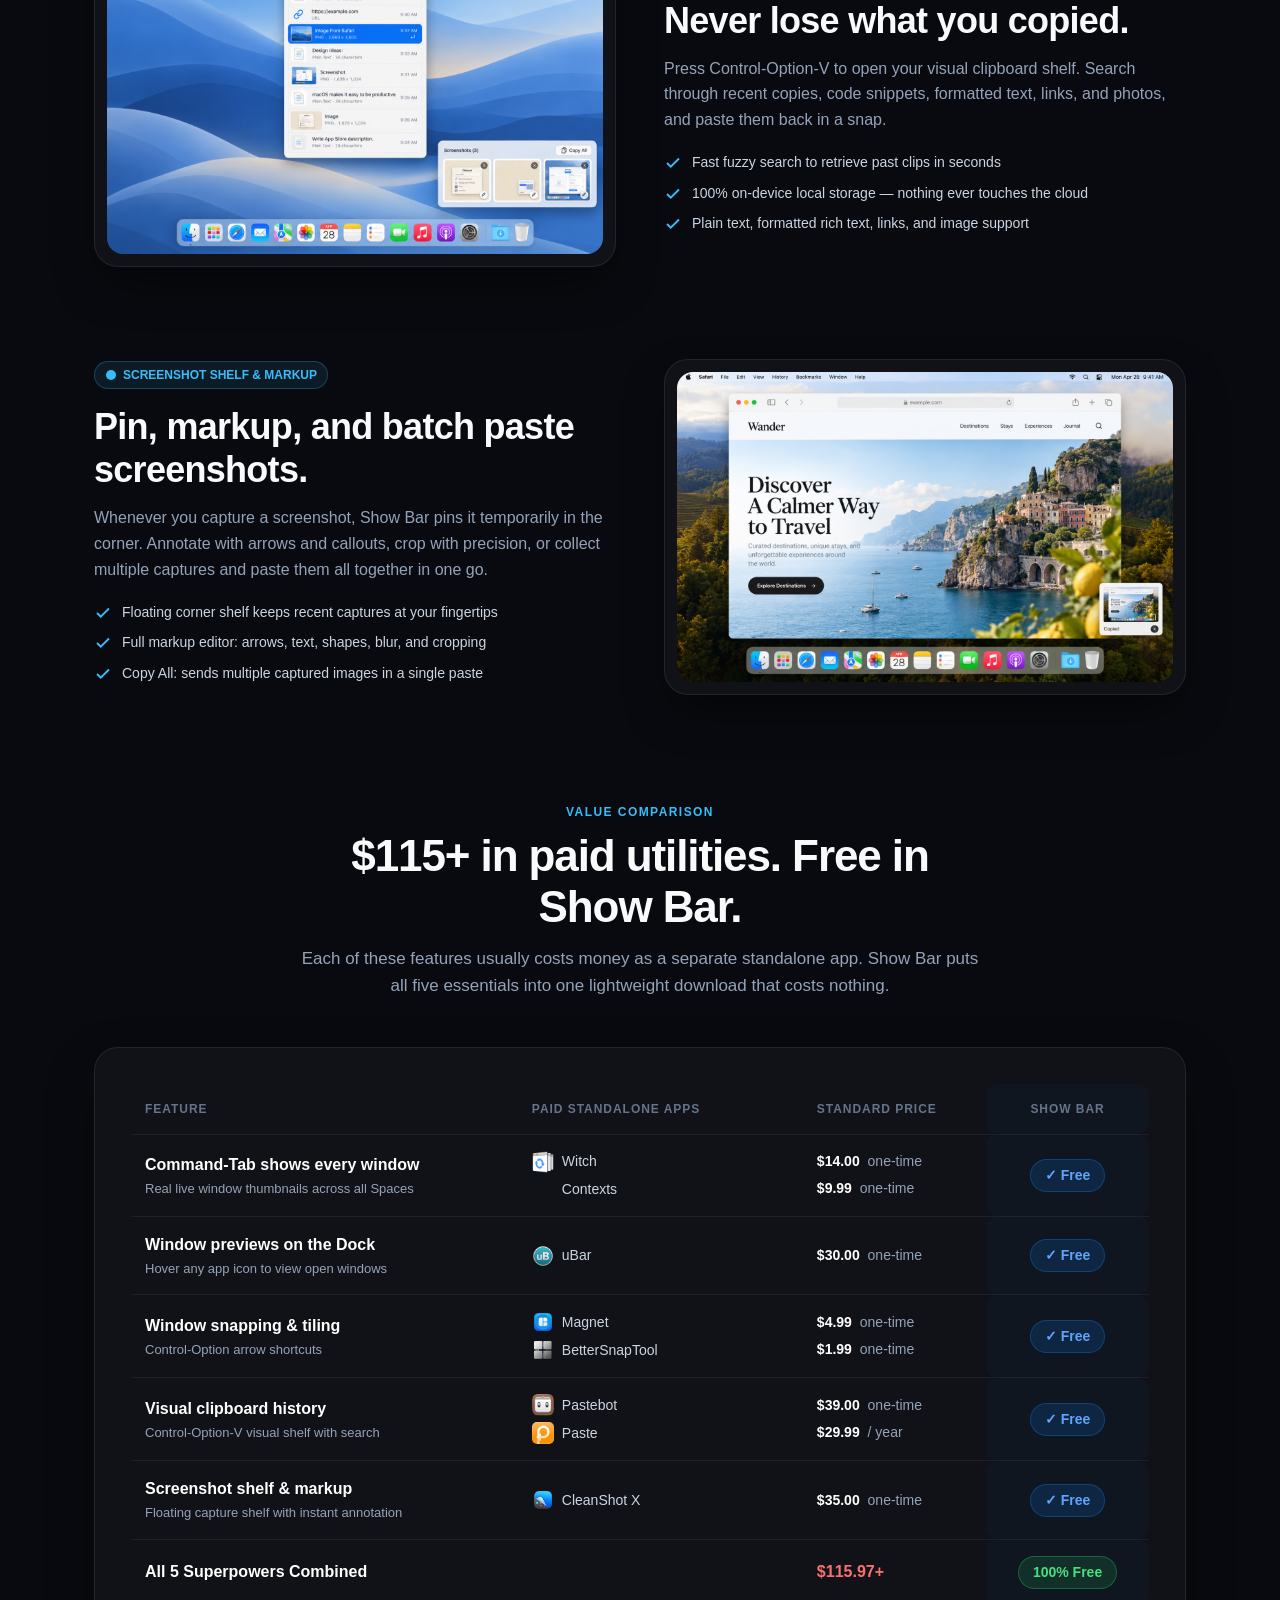
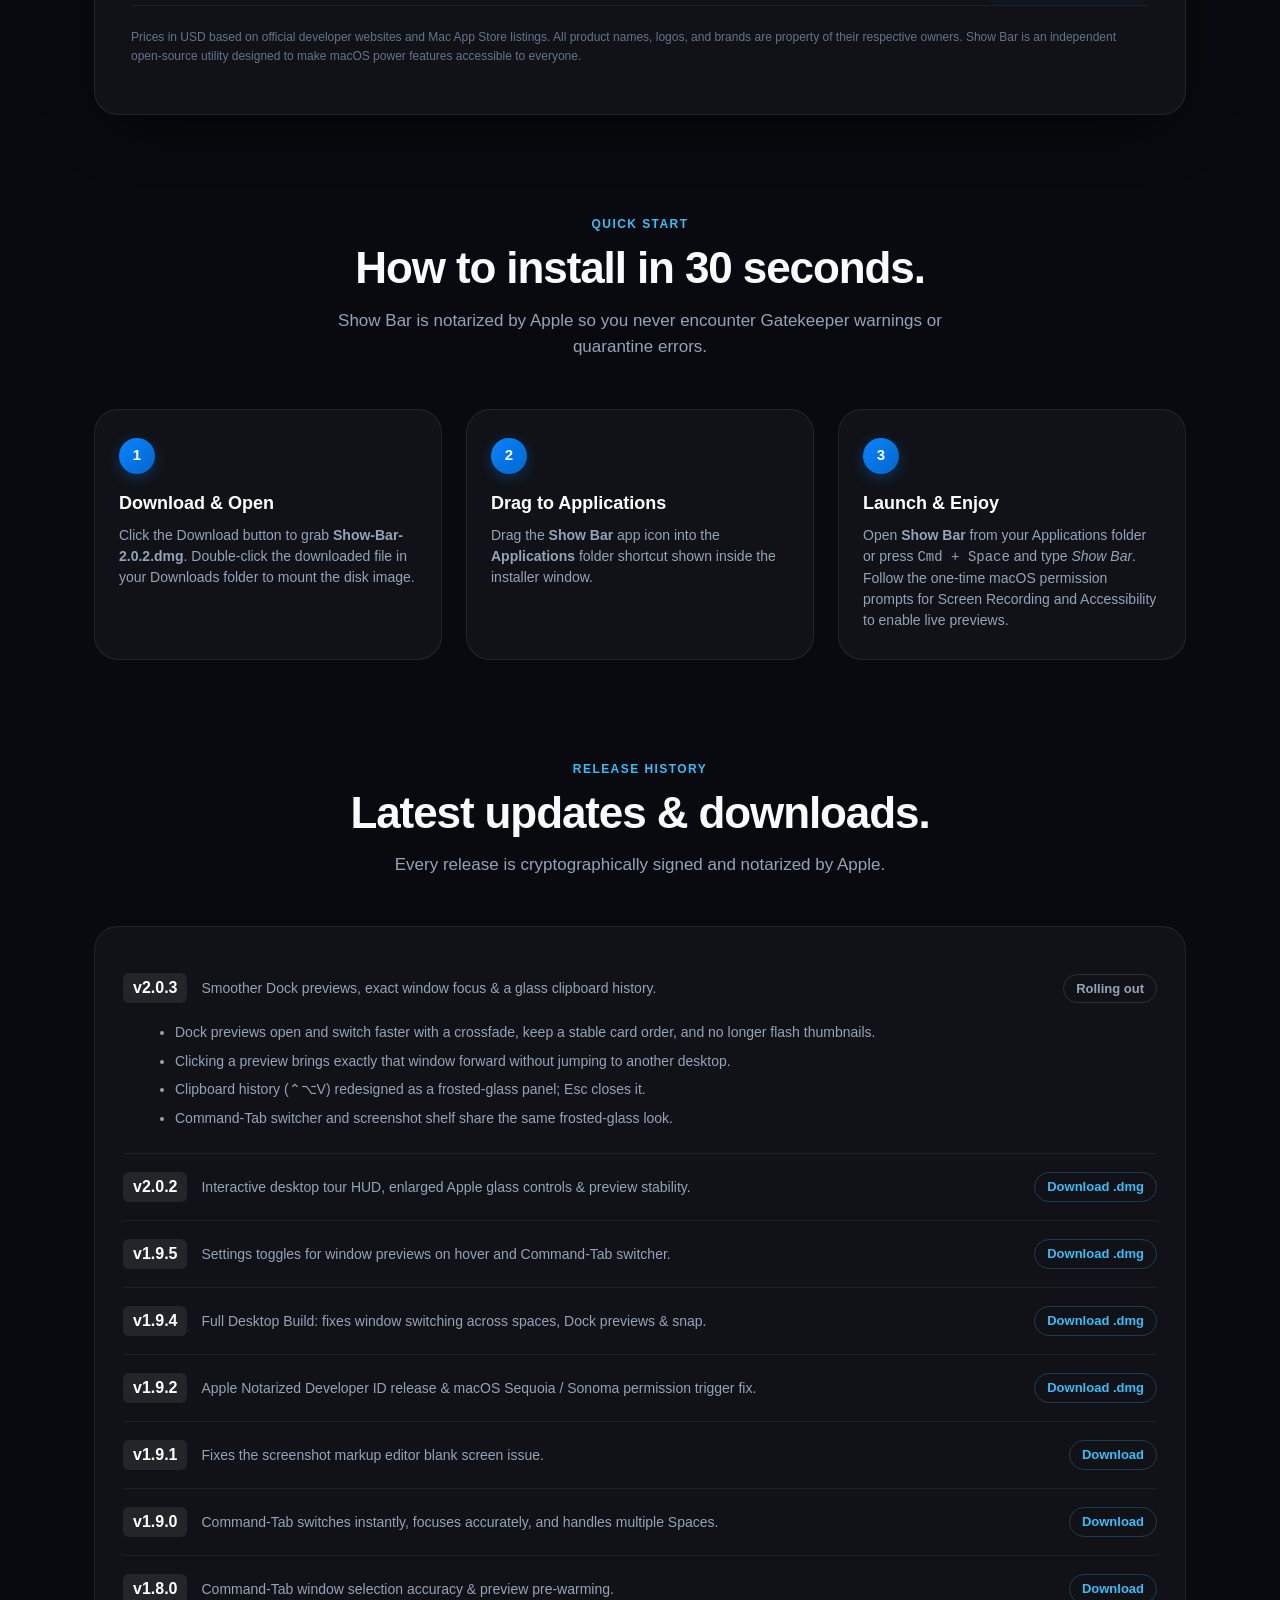
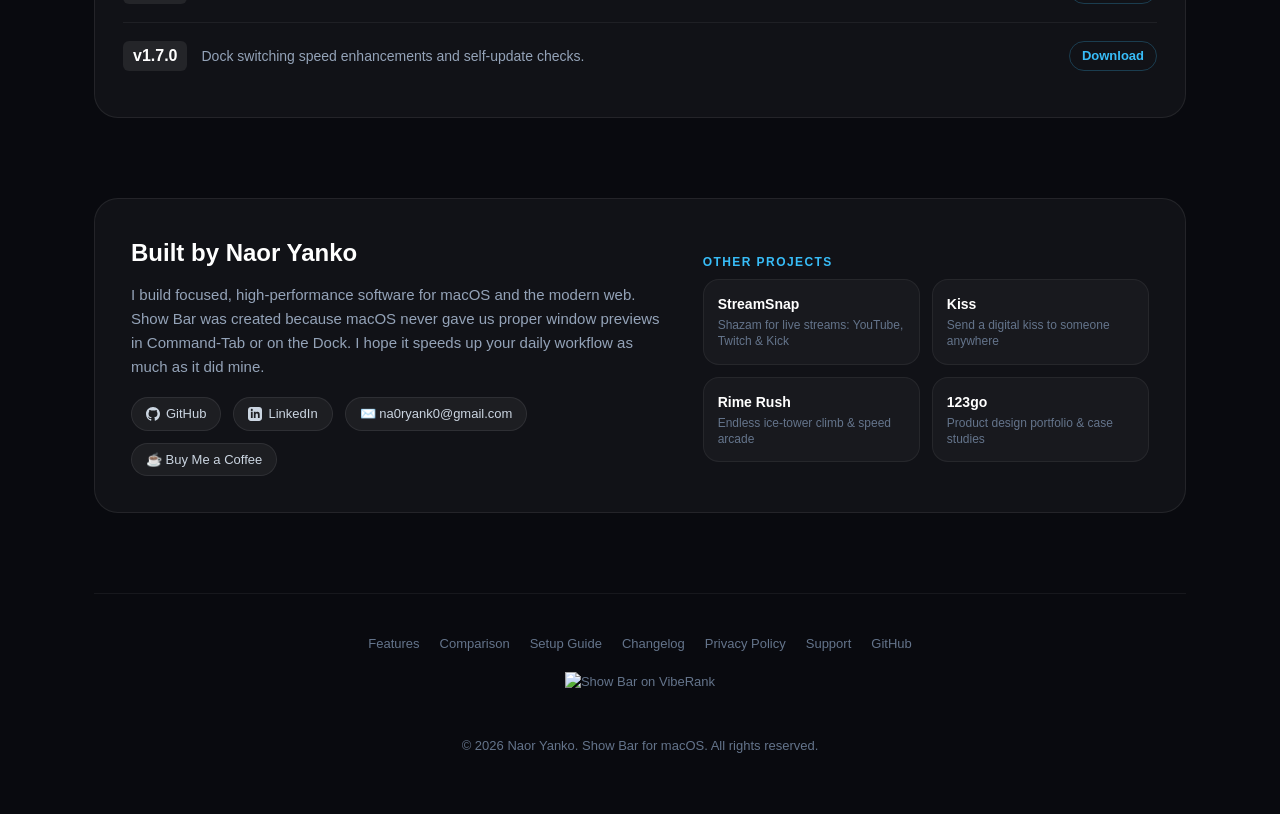
==== commit 5ceb95d7: "site: publish 2.0.3 notes; keep downloads on the live 2.0.2 DMG Point every download button and JSON" ====
--- a/index.html
+++ b/index.html
@@ -21,7 +21,7 @@
   <meta name="twitter:title" content="Show Bar – Free Windows-style Command-Tab, Dock previews &amp; window snapping for Mac">
   <meta name="twitter:description" content="Show Bar is a free macOS menu-bar app: Command-Tab with window previews, Dock hover previews, window snapping, clipboard history and a screenshot shelf.">
   <meta name="twitter:image" content="https://rept0rix.github.io/show-bar/og.png">
-  <script type="application/ld+json">{"@context":"https://schema.org","@type":"SoftwareApplication","name":"Show Bar","operatingSystem":"macOS","applicationCategory":"UtilitiesApplication","description":"Show Bar is a free macOS menu-bar app: Command-Tab with window previews, Dock hover previews, window snapping, clipboard history and a screenshot shelf.","url":"https://rept0rix.github.io/show-bar/","downloadUrl":"https://github.com/rept0rix/show-bar/releases/latest","installUrl":"https://apps.apple.com/app/id6818509447?ct=website&mt=12","softwareVersion":"2.0.3","image":"https://rept0rix.github.io/show-bar/og.png","offers":{"@type":"Offer","price":"0","priceCurrency":"USD"}}</script>
+  <script type="application/ld+json">{"@context":"https://schema.org","@type":"SoftwareApplication","name":"Show Bar","operatingSystem":"macOS","applicationCategory":"UtilitiesApplication","description":"Show Bar is a free macOS menu-bar app: Command-Tab with window previews, Dock hover previews, window snapping, clipboard history and a screenshot shelf.","url":"https://rept0rix.github.io/show-bar/","downloadUrl":"https://github.com/rept0rix/show-bar/releases/download/v2.0.2/Show-Bar-2.0.2.dmg","installUrl":"https://apps.apple.com/app/id6818509447?ct=website&mt=12","softwareVersion":"2.0.2","image":"https://rept0rix.github.io/show-bar/og.png","offers":{"@type":"Offer","price":"0","priceCurrency":"USD"}}</script>
   <style>
     :root {
       --bg: #090a0f;
@@ -629,6 +629,15 @@
     .release-get:hover {
       background: rgba(56, 189, 248, 0.15);
       border-color: #38bdf8;
+    }
+    .release-soon {
+      font-size: 13px;
+      font-weight: 600;
+      color: var(--text-muted);
+      border: 1px solid rgba(255, 255, 255, 0.12);
+      padding: 4px 12px;
+      border-radius: 999px;
+      white-space: nowrap;
     }
     .release-notes {
       padding: 0 0 18px 52px;
@@ -791,7 +800,7 @@
       <a class="brand" href="./">
         <img src="logo.png" alt="Show Bar Icon">
         <span>Show Bar</span>
-        <span class="ver-tag">v2.0.3</span>
+        <span class="ver-tag">v2.0.2</span>
       </a>
       <div class="nav-links">
         <a href="#features">Features</a>
@@ -802,7 +811,7 @@
         <a href="https://github.com/rept0rix/show-bar" target="_blank" rel="noopener">GitHub</a>
       </div>
       <div class="nav-actions">
-        <a class="btn-nav-download" href="https://github.com/rept0rix/show-bar/releases/download/v2.0.3/Show-Bar-2.0.3.dmg">
+        <a class="btn-nav-download" href="https://github.com/rept0rix/show-bar/releases/download/v2.0.2/Show-Bar-2.0.2.dmg">
           <svg width="14" height="14" viewBox="0 0 24 24" fill="none" stroke="currentColor" stroke-width="2.5" stroke-linecap="round" stroke-linejoin="round"><path d="M21 15v4a2 2 0 0 1-2 2H5a2 2 0 0 1-2-2v-4"></path><polyline points="7 10 12 15 17 10"></polyline><line x1="12" y1="15" x2="12" y2="3"></line></svg>
           Download Free
         </a>
@@ -826,9 +835,9 @@
       </p>
 
       <div class="hero-actions">
-        <a class="btn-primary" href="https://github.com/rept0rix/show-bar/releases/download/v2.0.3/Show-Bar-2.0.3.dmg">
+        <a class="btn-primary" href="https://github.com/rept0rix/show-bar/releases/download/v2.0.2/Show-Bar-2.0.2.dmg">
           <svg width="18" height="18" viewBox="0 0 24 24" fill="none" stroke="currentColor" stroke-width="2.2" stroke-linecap="round" stroke-linejoin="round"><path d="M21 15v4a2 2 0 0 1-2 2H5a2 2 0 0 1-2-2v-4"></path><polyline points="7 10 12 15 17 10"></polyline><line x1="12" y1="15" x2="12" y2="3"></line></svg>
-          Direct Download (Full Pro Edition · v2.0.3)
+          Direct Download (Full Pro Edition)
         </a>
         <a class="btn-secondary" href="https://apps.apple.com/app/id6818509447?ct=website_hero&amp;mt=12" target="_blank" rel="noopener">
           <svg width="16" height="16" viewBox="0 0 24 24" fill="currentColor"><path d="M18.71 19.5c-.83 1.24-1.71 2.45-3.05 2.47-1.34.03-1.77-.79-3.29-.79-1.53 0-2 .77-3.27.82-1.31.05-2.3-1.32-3.14-2.53C4.25 17 2.94 12.45 4.7 9.39c.87-1.52 2.43-2.48 4.12-2.51 1.28-.02 2.5.87 3.29.87.78 0 2.26-1.07 3.81-.91.65.03 2.47.26 3.64 1.98-.09.06-2.17 1.28-2.15 3.81.03 3.02 2.65 4.03 2.68 4.04-.03.07-.42 1.44-1.38 2.83M15.97 6.37c.66-.81 1.11-1.94.99-3.07-1 .04-2.16.67-2.84 1.48-.59.71-1.12 1.86-.98 2.97 1.11.08 2.19-.57 2.83-1.38z"/></svg>
@@ -857,11 +866,6 @@
         <button onclick="navigator.clipboard.writeText('brew install --cask rept0rix/tap/show-bar'); this.textContent='Copied!'; setTimeout(()=>this.textContent='Copy', 1500);" style="background: rgba(56,189,248,0.15); border: 1px solid rgba(56,189,248,0.3); color: #38bdf8; border-radius: 6px; padding: 3px 8px; font-size: 11px; cursor: pointer; font-weight: 600;">Copy</button>
       </div>
 
-      <div style="margin-top: 16px; display: flex; justify-content: center;">
-        <a href="https://viberank.dev/apps/Show%20Bar" target="_blank" rel="noopener noreferrer">
-          <img src="https://viberank.dev/badge?app=Show%20Bar&amp;theme=dark" alt="Show Bar on VibeRank" height="48" style="height: 48px; border-radius: 8px; transition: transform 0.2s ease;" onmouseover="this.style.transform='scale(1.03)'" onmouseout="this.style.transform='scale(1)'" />
-        </a>
-      </div>
 
       <!-- Hero Visual Mockup -->
       <div class="hero-showcase">
@@ -1157,7 +1161,7 @@
         <div class="step-card">
           <div class="step-num">1</div>
           <h3>Download & Open</h3>
-          <p>Click the Download button to grab <strong>Show-Bar-2.0.3.dmg</strong>. Double-click the downloaded file in your Downloads folder to mount the disk image.</p>
+          <p>Click the Download button to grab <strong>Show-Bar-2.0.2.dmg</strong>. Double-click the downloaded file in your Downloads folder to mount the disk image.</p>
         </div>
         <div class="step-card">
           <div class="step-num">2</div>
@@ -1188,7 +1192,7 @@
               <span class="release-ver">v2.0.3</span>
               <span class="release-sum">Smoother Dock previews, exact window focus & a glass clipboard history.</span>
             </div>
-            <a class="release-get" onclick="event.stopPropagation()" href="https://github.com/rept0rix/show-bar/releases/download/v2.0.3/Show-Bar-2.0.3.dmg">Download .dmg</a>
+            <span class="release-soon">Rolling out</span>
           </summary>
           <ul class="release-notes">
             <li>Dock previews open and switch faster with a crossfade, keep a stable card order, and no longer flash thumbnails.</li>
@@ -1205,7 +1209,7 @@
               <span class="release-ver">v2.0.2</span>
               <span class="release-sum">Interactive desktop tour HUD, enlarged Apple glass controls & preview stability.</span>
             </div>
-            <a class="release-get" onclick="event.stopPropagation()" href="https://github.com/rept0rix/show-bar/releases/download/v2.0.3/Show-Bar-2.0.3.dmg">Download .dmg</a>
+            <a class="release-get" onclick="event.stopPropagation()" href="https://github.com/rept0rix/show-bar/releases/download/v2.0.2/Show-Bar-2.0.2.dmg">Download .dmg</a>
           </summary>
           <ul class="release-notes">
             <li>Interactive Desktop Tour &amp; Permission Setup with high-contrast Apple frosted glass HUD and 100% reliable click response.</li>
@@ -1222,7 +1226,7 @@
               <span class="release-ver">v1.9.5</span>
               <span class="release-sum">Settings toggles for window previews on hover and Command-Tab switcher.</span>
             </div>
-            <a class="release-get" onclick="event.stopPropagation()" href="https://github.com/rept0rix/show-bar/releases/download/v2.0.3/Show-Bar-2.0.3.dmg">Download .dmg</a>
+            <a class="release-get" onclick="event.stopPropagation()" href="https://github.com/rept0rix/show-bar/releases/download/v2.0.2/Show-Bar-2.0.2.dmg">Download .dmg</a>
           </summary>
           <ul class="release-notes">
             <li>Added settings toggles to turn off window previews on hover (dock/side screens) and Command-Tab switcher independently.</li>
@@ -1238,7 +1242,7 @@
               <span class="release-ver">v1.9.4</span>
               <span class="release-sum">Full Desktop Build: fixes window switching across spaces, Dock previews & snap.</span>
             </div>
-            <a class="release-get" onclick="event.stopPropagation()" href="https://github.com/rept0rix/show-bar/releases/download/v2.0.3/Show-Bar-2.0.3.dmg">Download .dmg</a>
+            <a class="release-get" onclick="event.stopPropagation()" href="https://github.com/rept0rix/show-bar/releases/download/v2.0.2/Show-Bar-2.0.2.dmg">Download .dmg</a>
           </summary>
           <ul class="release-notes">
             <li>Fixed window switching and space transitions by packaging the direct website build outside the App Store sandbox.</li>
@@ -1255,7 +1259,7 @@
               <span class="release-ver">v1.9.2</span>
               <span class="release-sum">Apple Notarized Developer ID release & macOS Sequoia / Sonoma permission trigger fix.</span>
             </div>
-            <a class="release-get" onclick="event.stopPropagation()" href="https://github.com/rept0rix/show-bar/releases/download/v2.0.3/Show-Bar-2.0.3.dmg">Download .dmg</a>
+            <a class="release-get" onclick="event.stopPropagation()" href="https://github.com/rept0rix/show-bar/releases/download/v2.0.2/Show-Bar-2.0.2.dmg">Download .dmg</a>
           </summary>
           <ul class="release-notes">
             <li>Signed with official Apple Developer ID Application certificate and notarized by Apple Notary Service.</li>
@@ -1272,7 +1276,7 @@
               <span class="release-ver">v1.9.1</span>
               <span class="release-sum">Fixes the screenshot markup editor blank screen issue.</span>
             </div>
-            <a class="release-get" onclick="event.stopPropagation()" href="https://github.com/rept0rix/show-bar/releases/download/v2.0.3/Show-Bar-2.0.3.dmg">Download</a>
+            <a class="release-get" onclick="event.stopPropagation()" href="https://github.com/rept0rix/show-bar/releases/download/v2.0.2/Show-Bar-2.0.2.dmg">Download</a>
           </summary>
           <ul class="release-notes">
             <li>Opening a screenshot from the floating shelf opens the full markup editor properly, fixing the white blank screen issue.</li>
@@ -1286,7 +1290,7 @@
               <span class="release-ver">v1.9.0</span>
               <span class="release-sum">Command-Tab switches instantly, focuses accurately, and handles multiple Spaces.</span>
             </div>
-            <a class="release-get" onclick="event.stopPropagation()" href="https://github.com/rept0rix/show-bar/releases/download/v2.0.3/Show-Bar-2.0.3.dmg">Download</a>
+            <a class="release-get" onclick="event.stopPropagation()" href="https://github.com/rept0rix/show-bar/releases/download/v2.0.2/Show-Bar-2.0.2.dmg">Download</a>
           </summary>
           <ul class="release-notes">
             <li>Quick Command-Tab switches to the previous window immediately without sticking on screen.</li>
@@ -1303,7 +1307,7 @@
               <span class="release-ver">v1.8.0</span>
               <span class="release-sum">Command-Tab window selection accuracy & preview pre-warming.</span>
             </div>
-            <a class="release-get" onclick="event.stopPropagation()" href="https://github.com/rept0rix/show-bar/releases/download/v2.0.3/Show-Bar-2.0.3.dmg">Download</a>
+            <a class="release-get" onclick="event.stopPropagation()" href="https://github.com/rept0rix/show-bar/releases/download/v2.0.2/Show-Bar-2.0.2.dmg">Download</a>
           </summary>
           <ul class="release-notes">
             <li>Pre-warms previews on launch so window thumbnails render instantly.</li>
@@ -1318,7 +1322,7 @@
               <span class="release-ver">v1.7.0</span>
               <span class="release-sum">Dock switching speed enhancements and self-update checks.</span>
             </div>
-            <a class="release-get" onclick="event.stopPropagation()" href="https://github.com/rept0rix/show-bar/releases/download/v2.0.3/Show-Bar-2.0.3.dmg">Download</a>
+            <a class="release-get" onclick="event.stopPropagation()" href="https://github.com/rept0rix/show-bar/releases/download/v2.0.2/Show-Bar-2.0.2.dmg">Download</a>
           </summary>
           <ul class="release-notes">
             <li>Moving along the Dock switches to the next app immediately.</li>
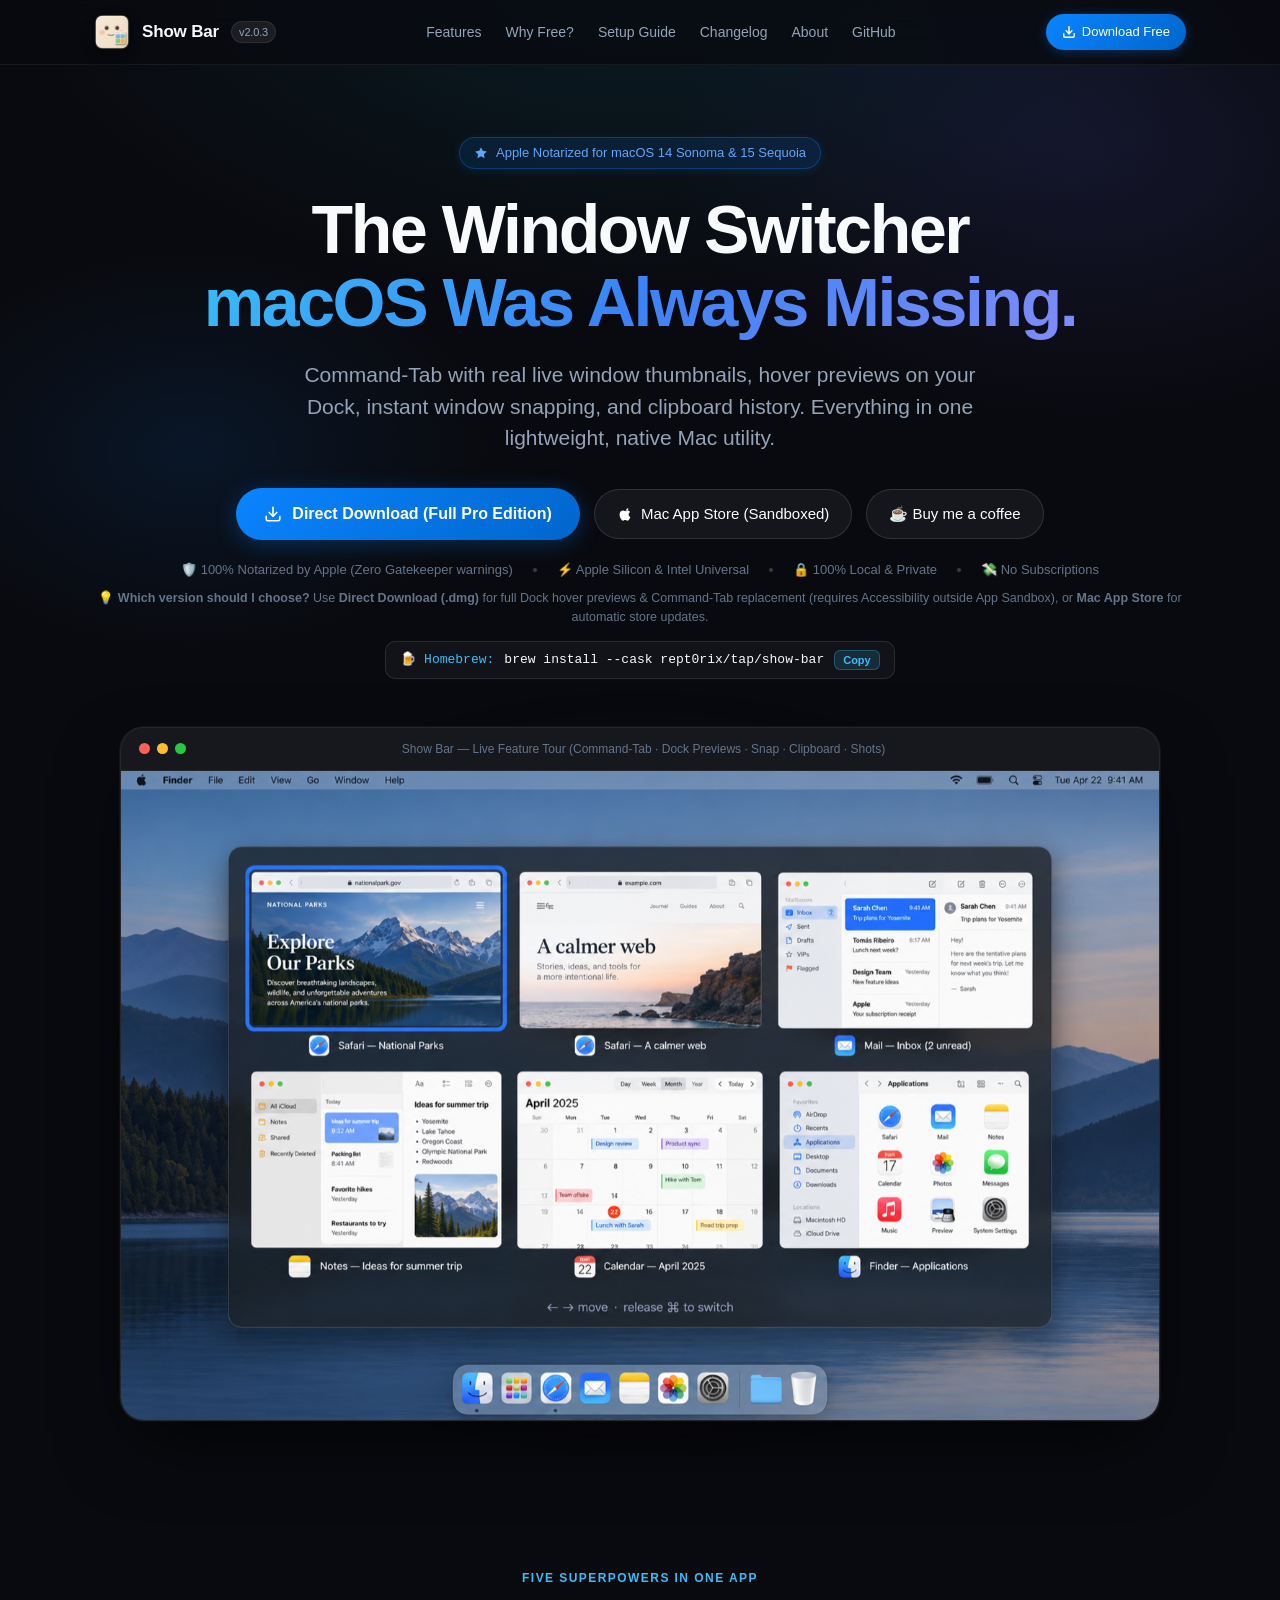
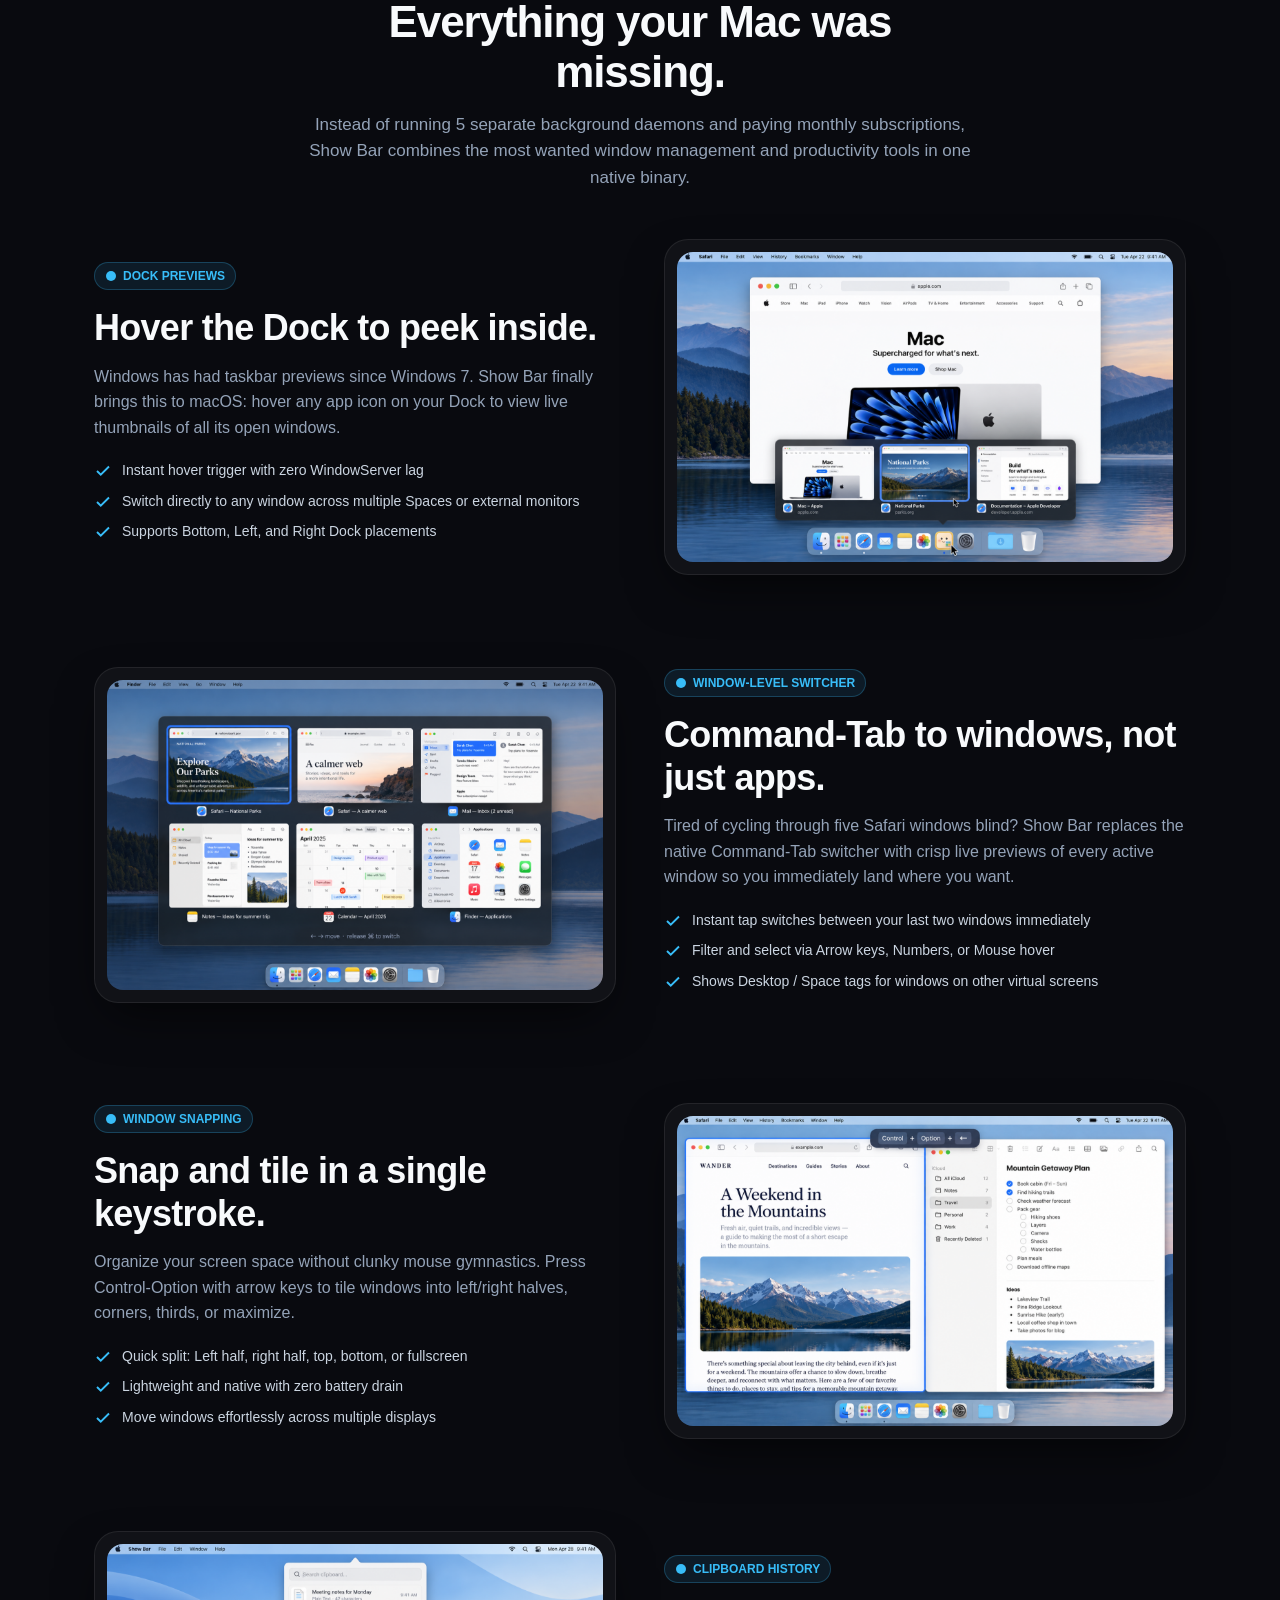
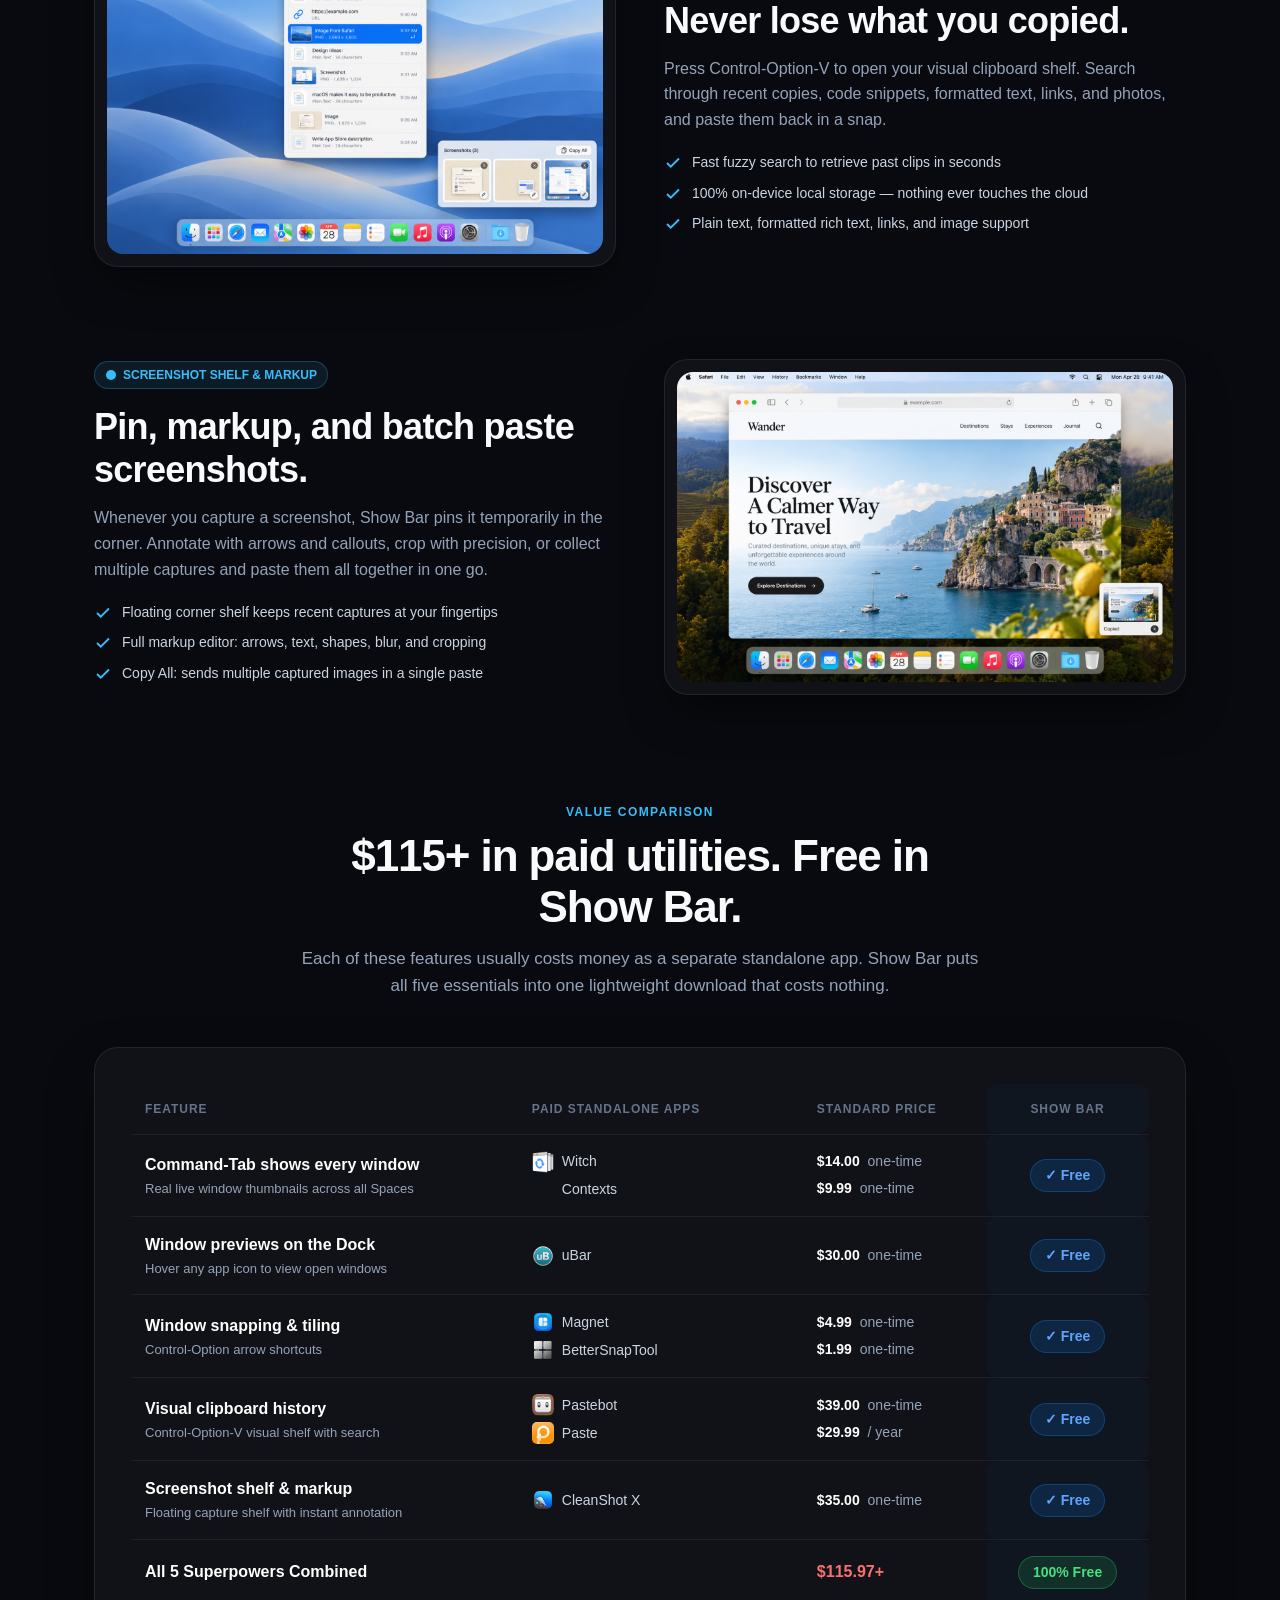
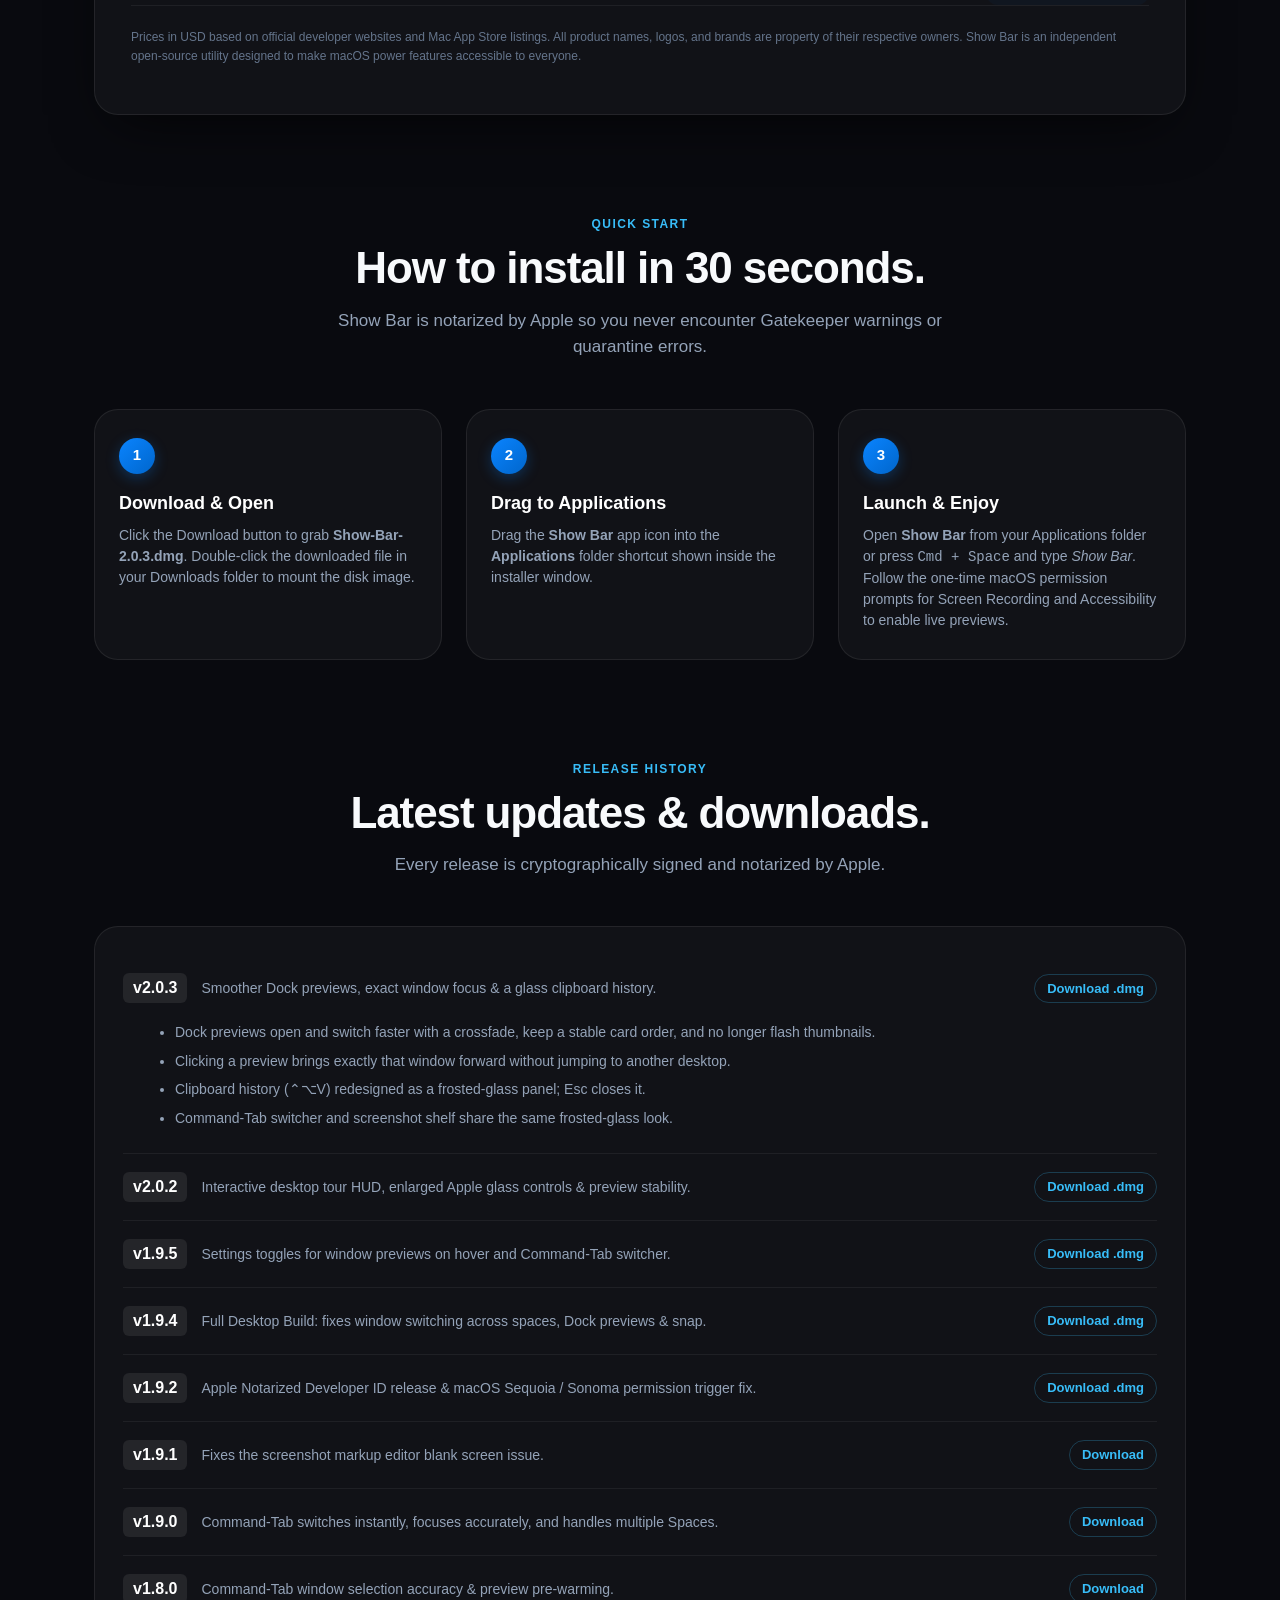
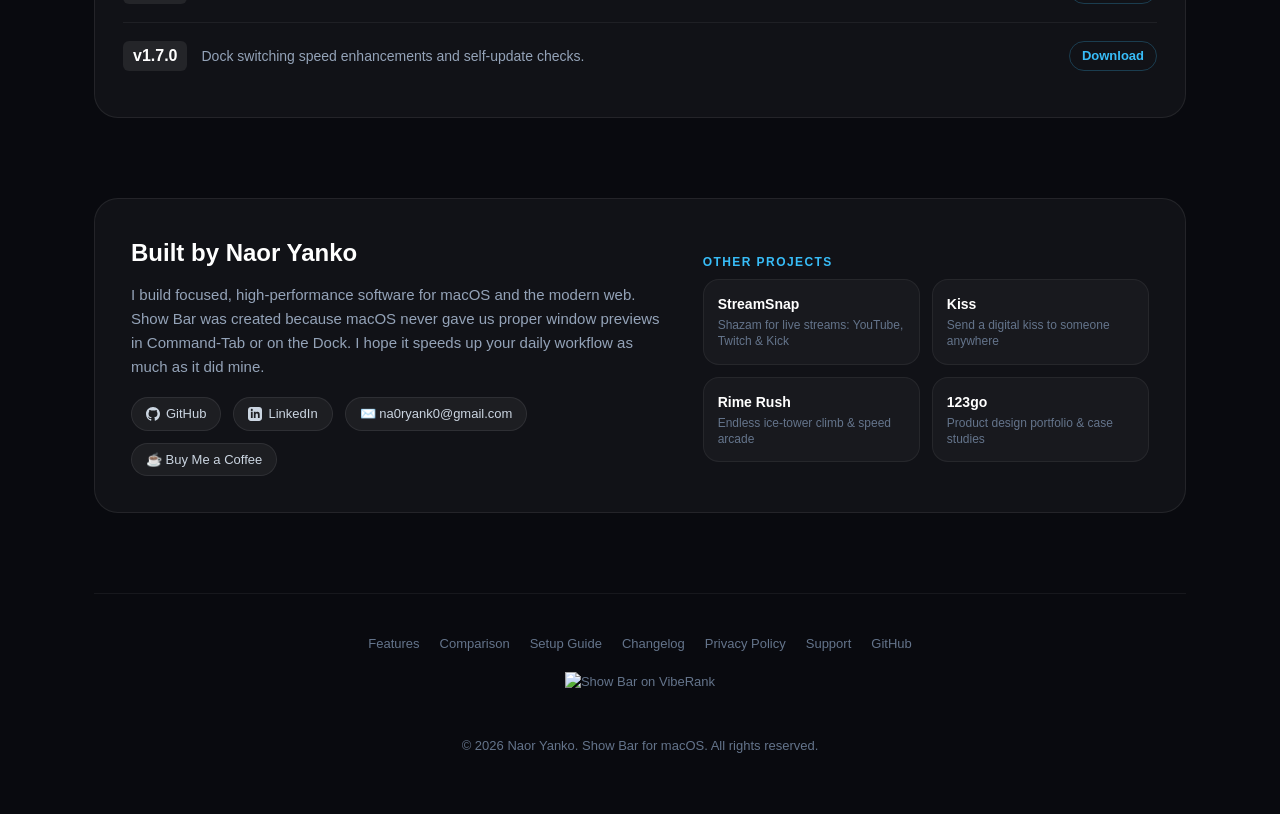
==== commit 2aea137b: "docs(release): update site and README download links for v2.0.3" ====
--- a/index.html
+++ b/index.html
@@ -21,7 +21,7 @@
   <meta name="twitter:title" content="Show Bar – Free Windows-style Command-Tab, Dock previews &amp; window snapping for Mac">
   <meta name="twitter:description" content="Show Bar is a free macOS menu-bar app: Command-Tab with window previews, Dock hover previews, window snapping, clipboard history and a screenshot shelf.">
   <meta name="twitter:image" content="https://rept0rix.github.io/show-bar/og.png">
-  <script type="application/ld+json">{"@context":"https://schema.org","@type":"SoftwareApplication","name":"Show Bar","operatingSystem":"macOS","applicationCategory":"UtilitiesApplication","description":"Show Bar is a free macOS menu-bar app: Command-Tab with window previews, Dock hover previews, window snapping, clipboard history and a screenshot shelf.","url":"https://rept0rix.github.io/show-bar/","downloadUrl":"https://github.com/rept0rix/show-bar/releases/download/v2.0.2/Show-Bar-2.0.2.dmg","installUrl":"https://apps.apple.com/app/id6818509447?ct=website&mt=12","softwareVersion":"2.0.2","image":"https://rept0rix.github.io/show-bar/og.png","offers":{"@type":"Offer","price":"0","priceCurrency":"USD"}}</script>
+  <script type="application/ld+json">{"@context":"https://schema.org","@type":"SoftwareApplication","name":"Show Bar","operatingSystem":"macOS","applicationCategory":"UtilitiesApplication","description":"Show Bar is a free macOS menu-bar app: Command-Tab with window previews, Dock hover previews, window snapping, clipboard history and a screenshot shelf.","url":"https://rept0rix.github.io/show-bar/","downloadUrl":"https://github.com/rept0rix/show-bar/releases/download/v2.0.3/Show-Bar-2.0.3.dmg","installUrl":"https://apps.apple.com/app/id6818509447?ct=website&mt=12","softwareVersion":"2.0.3","image":"https://rept0rix.github.io/show-bar/og.png","offers":{"@type":"Offer","price":"0","priceCurrency":"USD"}}</script>
   <style>
     :root {
       --bg: #090a0f;
@@ -800,7 +800,7 @@
       <a class="brand" href="./">
         <img src="logo.png" alt="Show Bar Icon">
         <span>Show Bar</span>
-        <span class="ver-tag">v2.0.2</span>
+        <span class="ver-tag">v2.0.3</span>
       </a>
       <div class="nav-links">
         <a href="#features">Features</a>
@@ -811,7 +811,7 @@
         <a href="https://github.com/rept0rix/show-bar" target="_blank" rel="noopener">GitHub</a>
       </div>
       <div class="nav-actions">
-        <a class="btn-nav-download" href="https://github.com/rept0rix/show-bar/releases/download/v2.0.2/Show-Bar-2.0.2.dmg">
+        <a class="btn-nav-download" href="https://github.com/rept0rix/show-bar/releases/download/v2.0.3/Show-Bar-2.0.3.dmg">
           <svg width="14" height="14" viewBox="0 0 24 24" fill="none" stroke="currentColor" stroke-width="2.5" stroke-linecap="round" stroke-linejoin="round"><path d="M21 15v4a2 2 0 0 1-2 2H5a2 2 0 0 1-2-2v-4"></path><polyline points="7 10 12 15 17 10"></polyline><line x1="12" y1="15" x2="12" y2="3"></line></svg>
           Download Free
         </a>
@@ -835,7 +835,7 @@
       </p>
 
       <div class="hero-actions">
-        <a class="btn-primary" href="https://github.com/rept0rix/show-bar/releases/download/v2.0.2/Show-Bar-2.0.2.dmg">
+        <a class="btn-primary" href="https://github.com/rept0rix/show-bar/releases/download/v2.0.3/Show-Bar-2.0.3.dmg">
           <svg width="18" height="18" viewBox="0 0 24 24" fill="none" stroke="currentColor" stroke-width="2.2" stroke-linecap="round" stroke-linejoin="round"><path d="M21 15v4a2 2 0 0 1-2 2H5a2 2 0 0 1-2-2v-4"></path><polyline points="7 10 12 15 17 10"></polyline><line x1="12" y1="15" x2="12" y2="3"></line></svg>
           Direct Download (Full Pro Edition)
         </a>
@@ -1161,7 +1161,7 @@
         <div class="step-card">
           <div class="step-num">1</div>
           <h3>Download & Open</h3>
-          <p>Click the Download button to grab <strong>Show-Bar-2.0.2.dmg</strong>. Double-click the downloaded file in your Downloads folder to mount the disk image.</p>
+          <p>Click the Download button to grab <strong>Show-Bar-2.0.3.dmg</strong>. Double-click the downloaded file in your Downloads folder to mount the disk image.</p>
         </div>
         <div class="step-card">
           <div class="step-num">2</div>
@@ -1192,7 +1192,7 @@
               <span class="release-ver">v2.0.3</span>
               <span class="release-sum">Smoother Dock previews, exact window focus & a glass clipboard history.</span>
             </div>
-            <span class="release-soon">Rolling out</span>
+            <a class="release-get" onclick="event.stopPropagation()" href="https://github.com/rept0rix/show-bar/releases/download/v2.0.3/Show-Bar-2.0.3.dmg">Download .dmg</a>
           </summary>
           <ul class="release-notes">
             <li>Dock previews open and switch faster with a crossfade, keep a stable card order, and no longer flash thumbnails.</li>
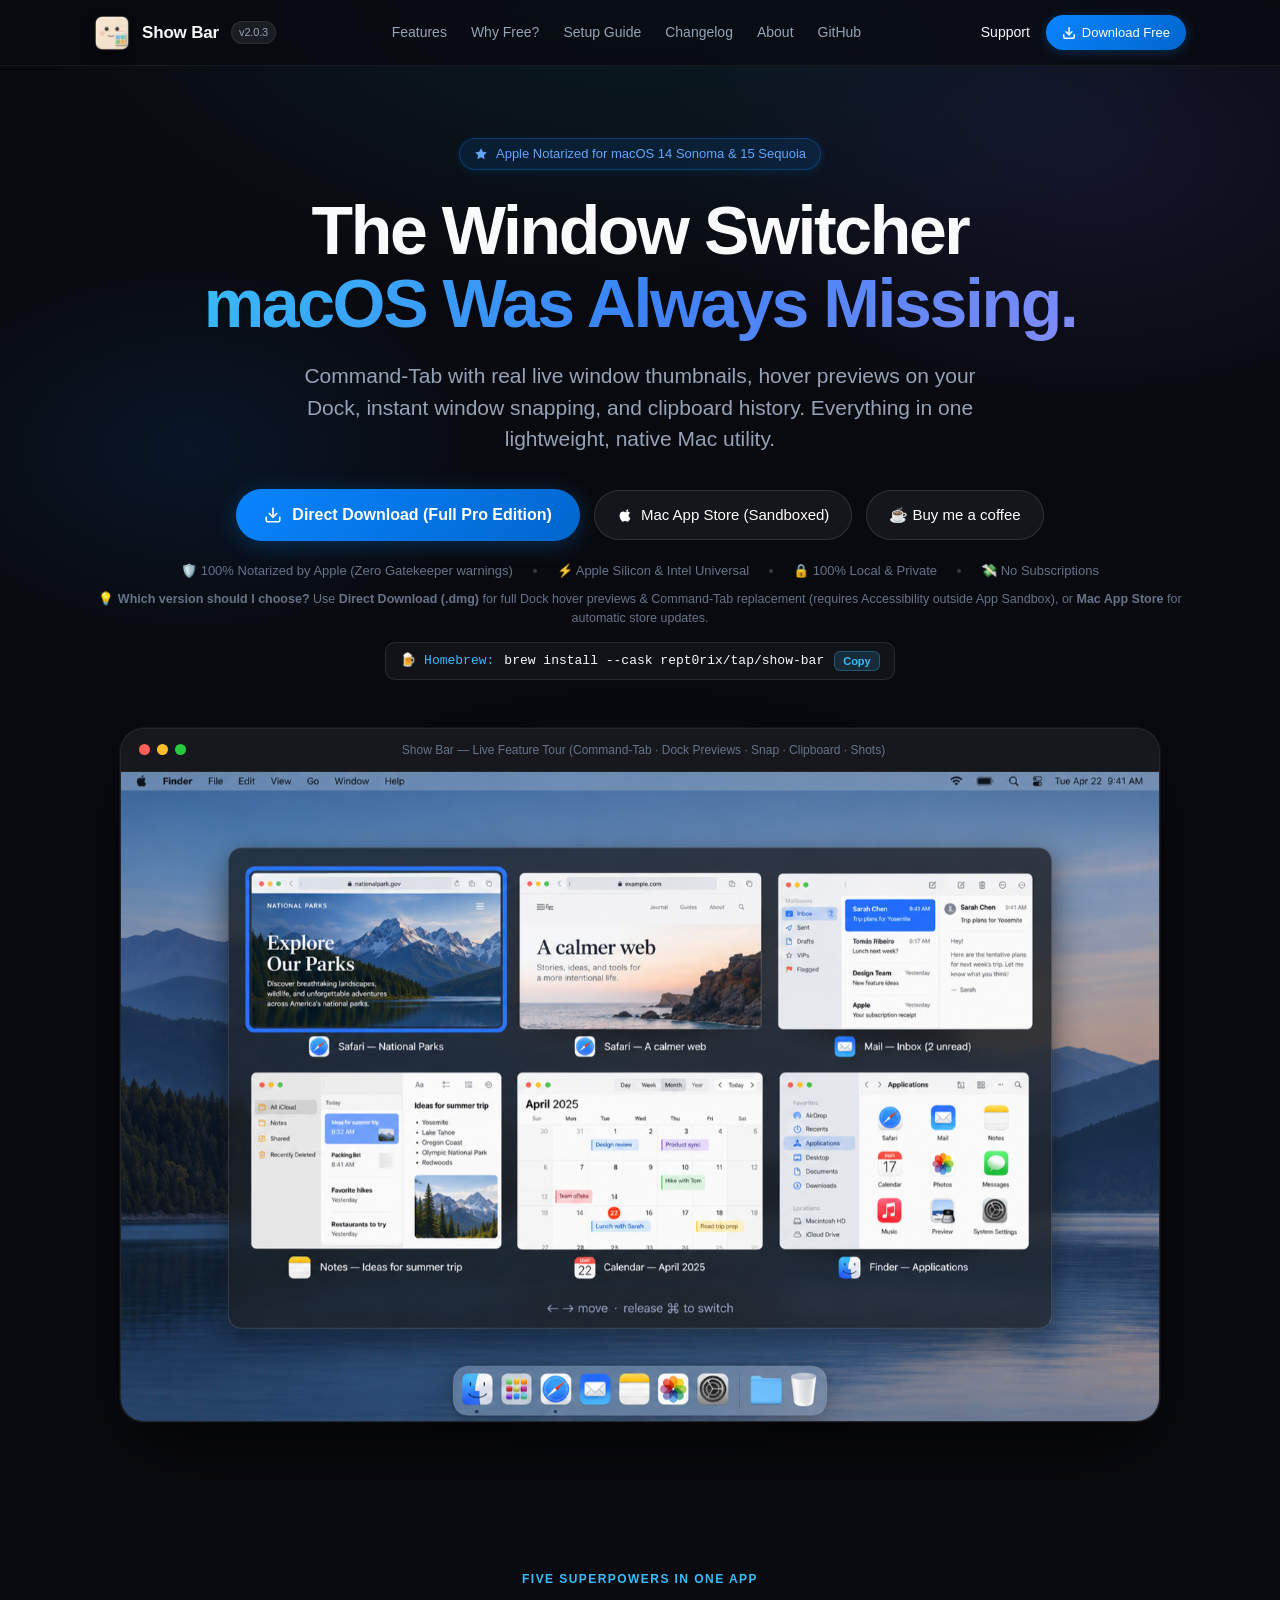
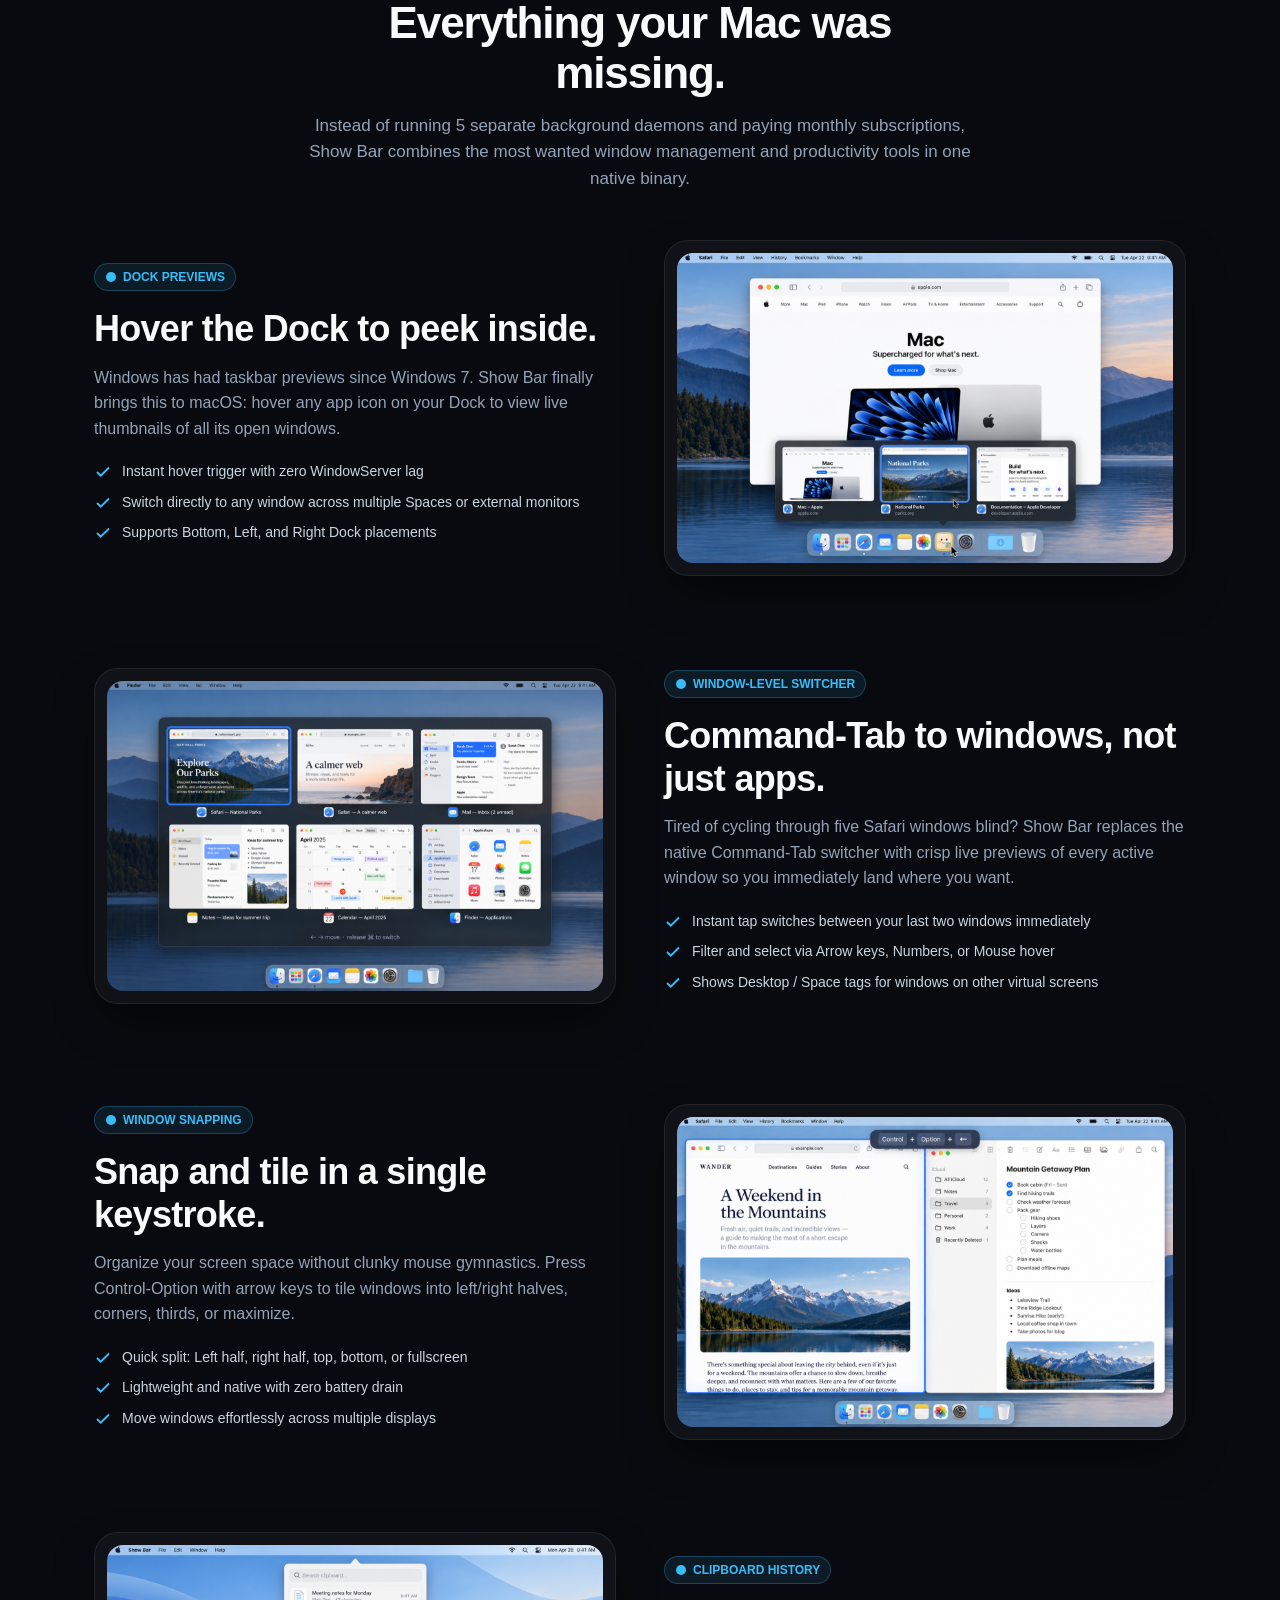
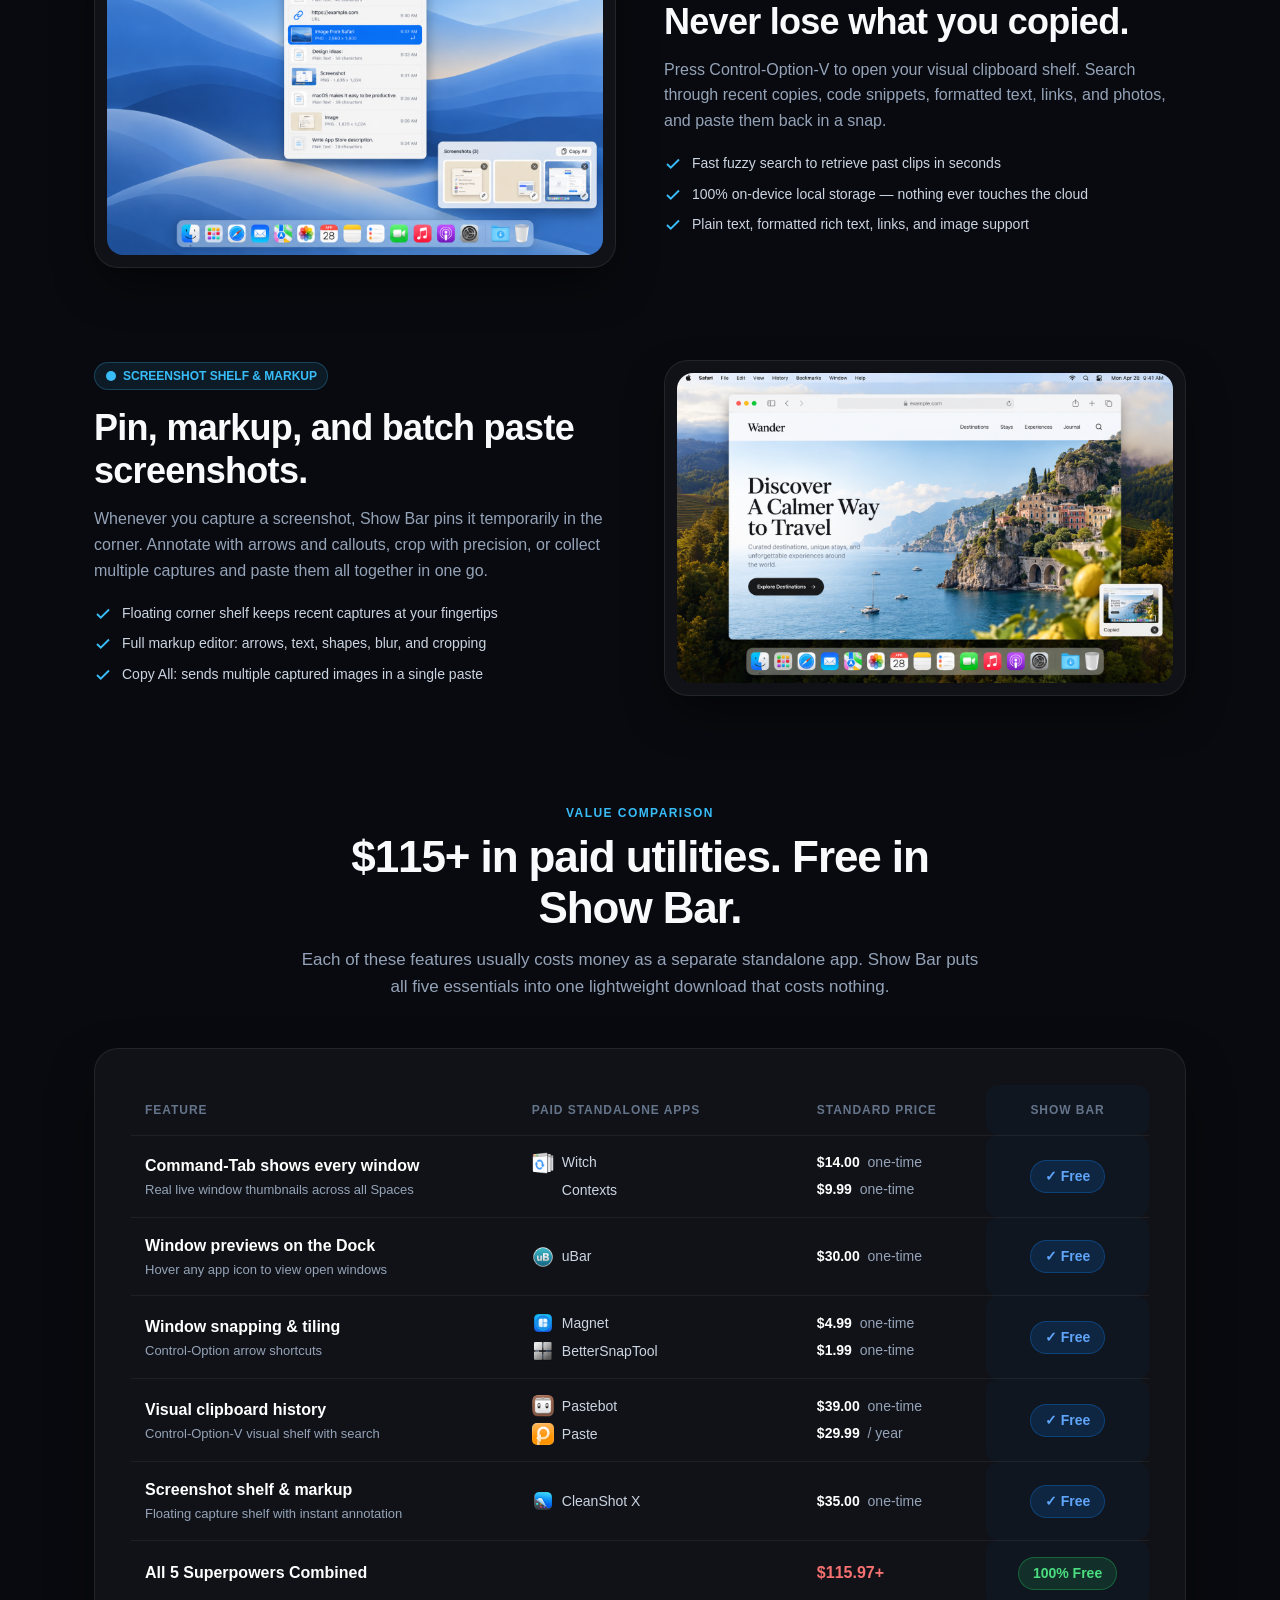
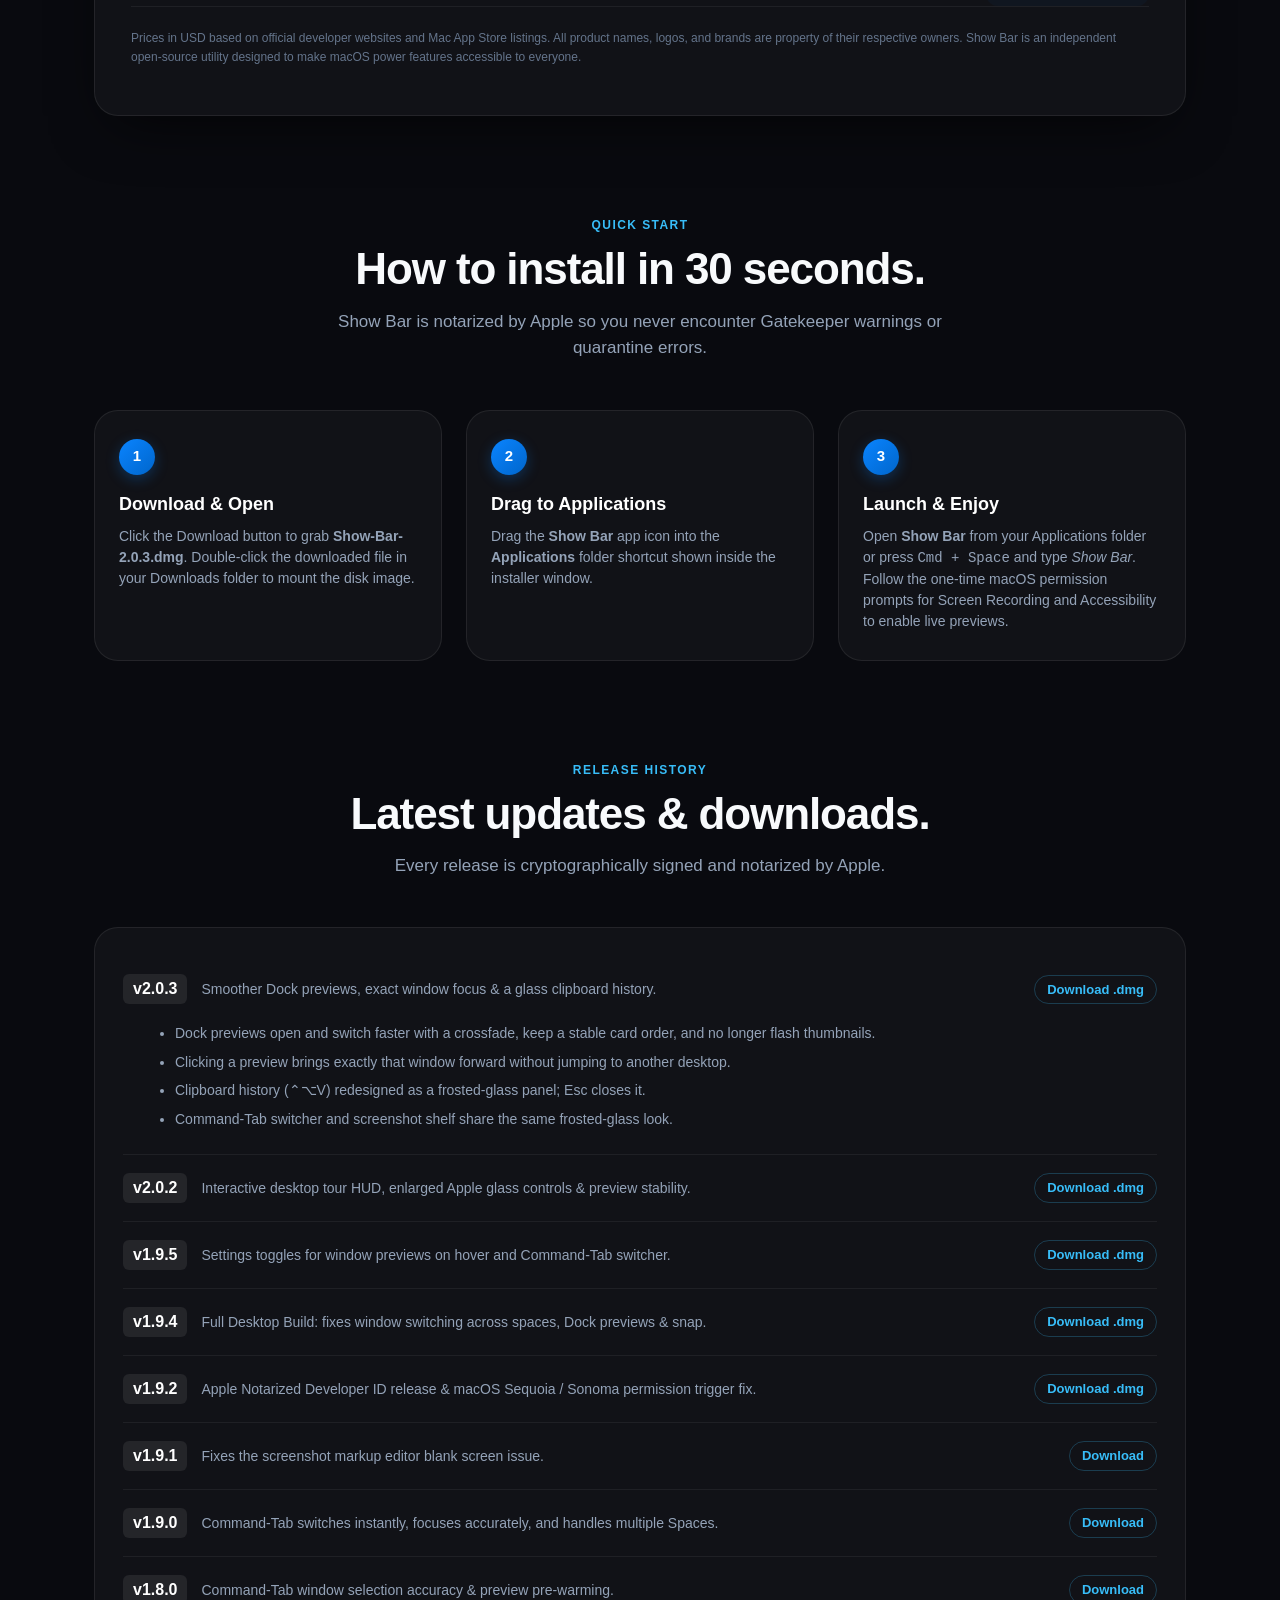
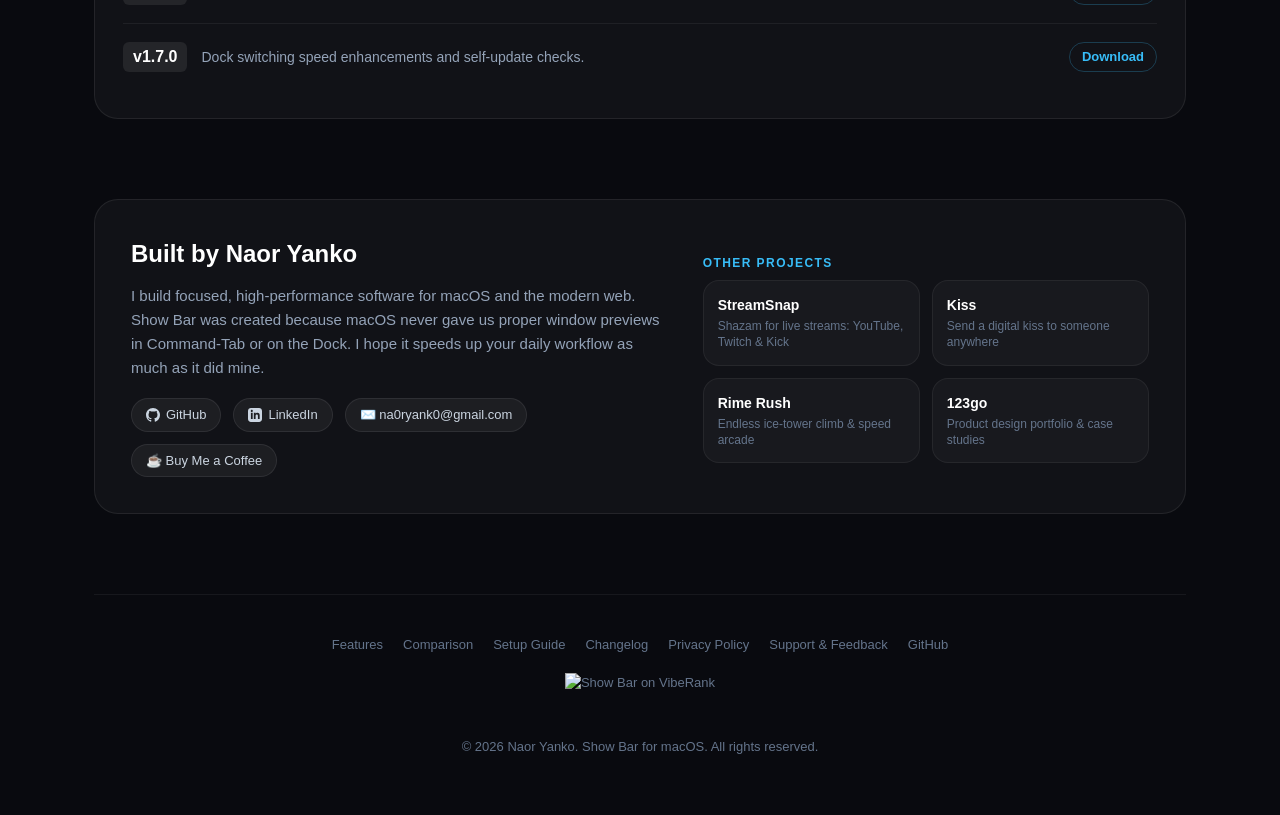
==== commit fd2a8cd3: "Publish Show Bar support and feedback hub" ====
--- a/index.html
+++ b/index.html
@@ -126,6 +126,18 @@
       align-items: center;
       gap: 12px;
     }
+    .nav-support {
+      padding: 8px 4px;
+      font-size: 14px;
+      font-weight: 500;
+      color: var(--text);
+    }
+    .nav-support:hover { text-decoration: underline; }
+    .nav-support:focus-visible {
+      outline: 2px solid #7dbbff;
+      outline-offset: 3px;
+      border-radius: 4px;
+    }
     .btn-nav-download {
       background: var(--accent-grad);
       color: #fff;
@@ -790,6 +802,13 @@
         min-width: 580px;
       }
     }
+    @media (max-width: 480px) {
+      .nav-inner { padding-inline: 12px; gap: 8px; }
+      .nav-inner .brand { gap: 8px; white-space: nowrap; }
+      .nav-inner .ver-tag { display: none; }
+      .nav-actions { gap: 8px; }
+      .btn-nav-download { padding-inline: 10px; white-space: nowrap; }
+    }
   </style>
 </head>
 <body>
@@ -811,6 +830,7 @@
         <a href="https://github.com/rept0rix/show-bar" target="_blank" rel="noopener">GitHub</a>
       </div>
       <div class="nav-actions">
+        <a class="nav-support" href="support.html">Support</a>
         <a class="btn-nav-download" href="https://github.com/rept0rix/show-bar/releases/download/v2.0.3/Show-Bar-2.0.3.dmg">
           <svg width="14" height="14" viewBox="0 0 24 24" fill="none" stroke="currentColor" stroke-width="2.5" stroke-linecap="round" stroke-linejoin="round"><path d="M21 15v4a2 2 0 0 1-2 2H5a2 2 0 0 1-2-2v-4"></path><polyline points="7 10 12 15 17 10"></polyline><line x1="12" y1="15" x2="12" y2="3"></line></svg>
           Download Free
@@ -1390,7 +1410,7 @@
         <a href="#install">Setup Guide</a>
         <a href="#changelog">Changelog</a>
         <a href="privacy.html">Privacy Policy</a>
-        <a href="support.html">Support</a>
+        <a href="support.html">Support &amp; Feedback</a>
         <a href="https://github.com/rept0rix/show-bar" target="_blank" rel="noopener">GitHub</a>
       </div>
       <div class="footer-badge">
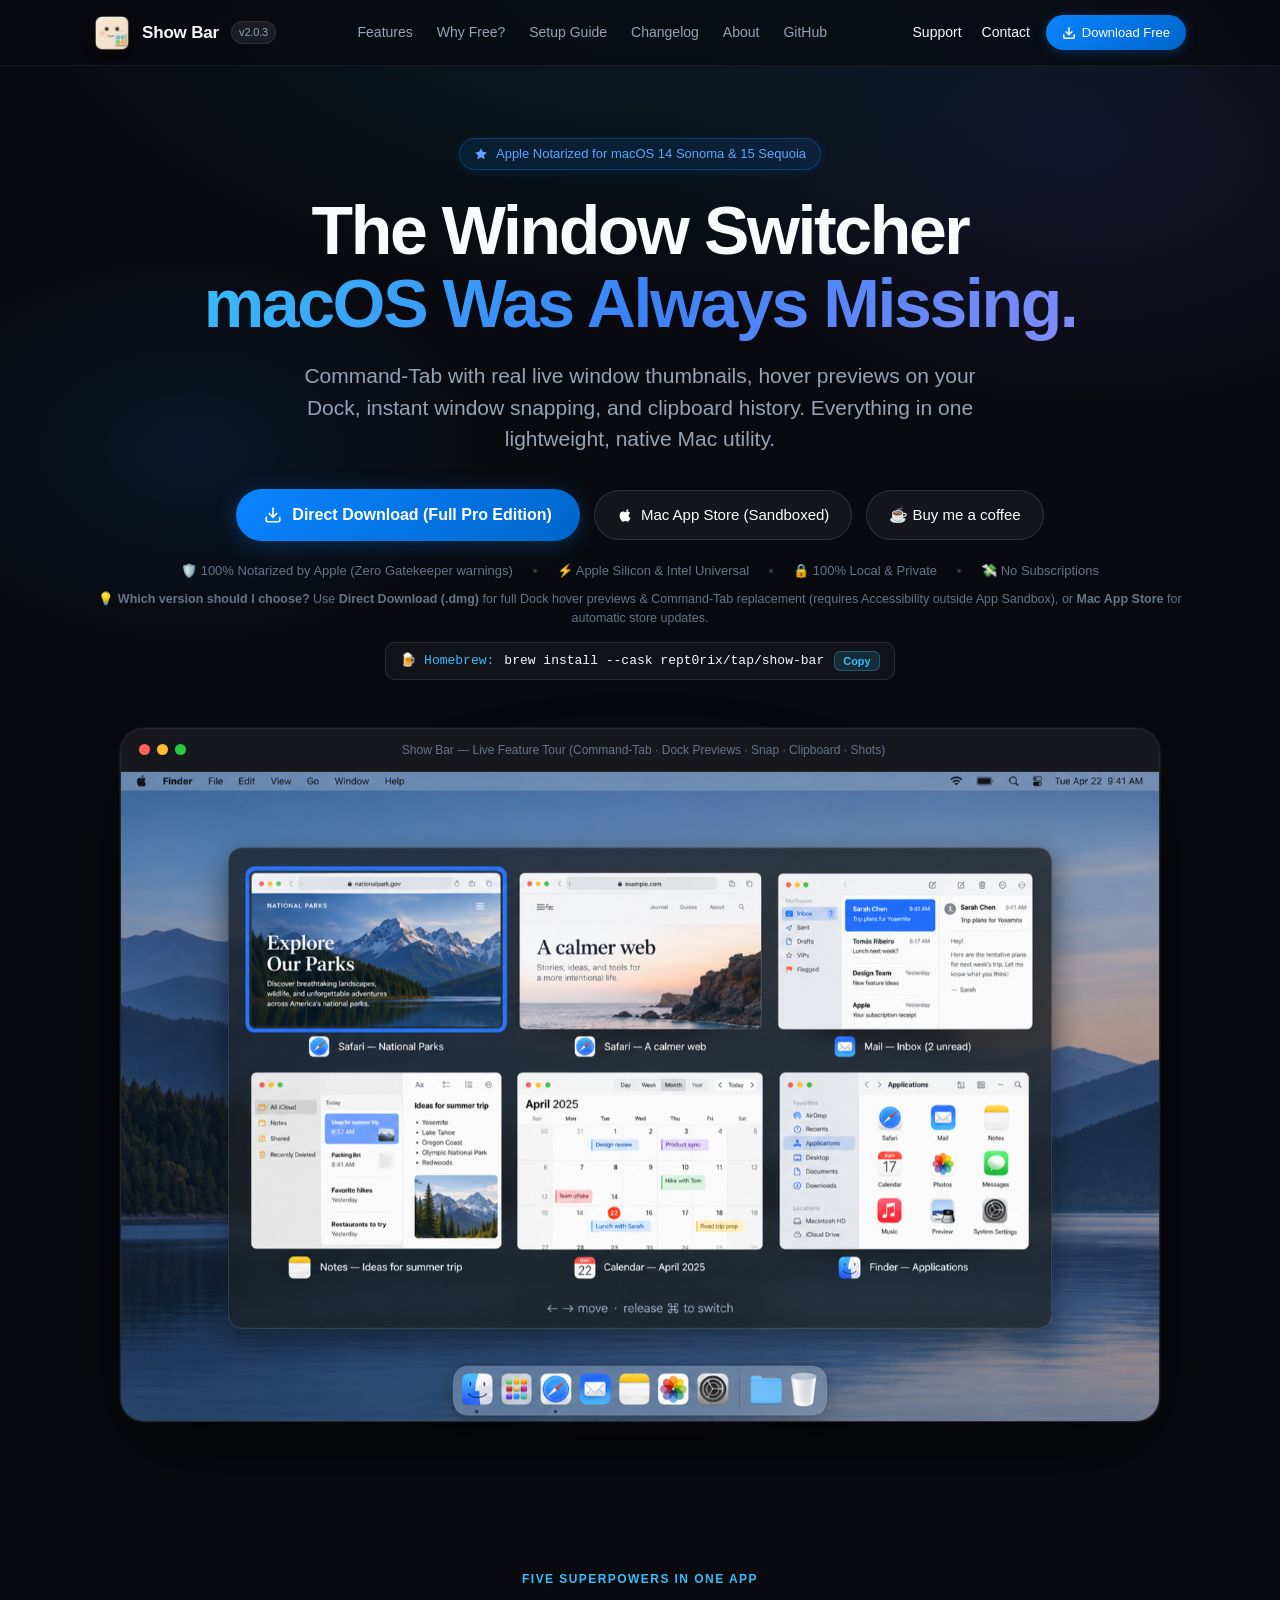
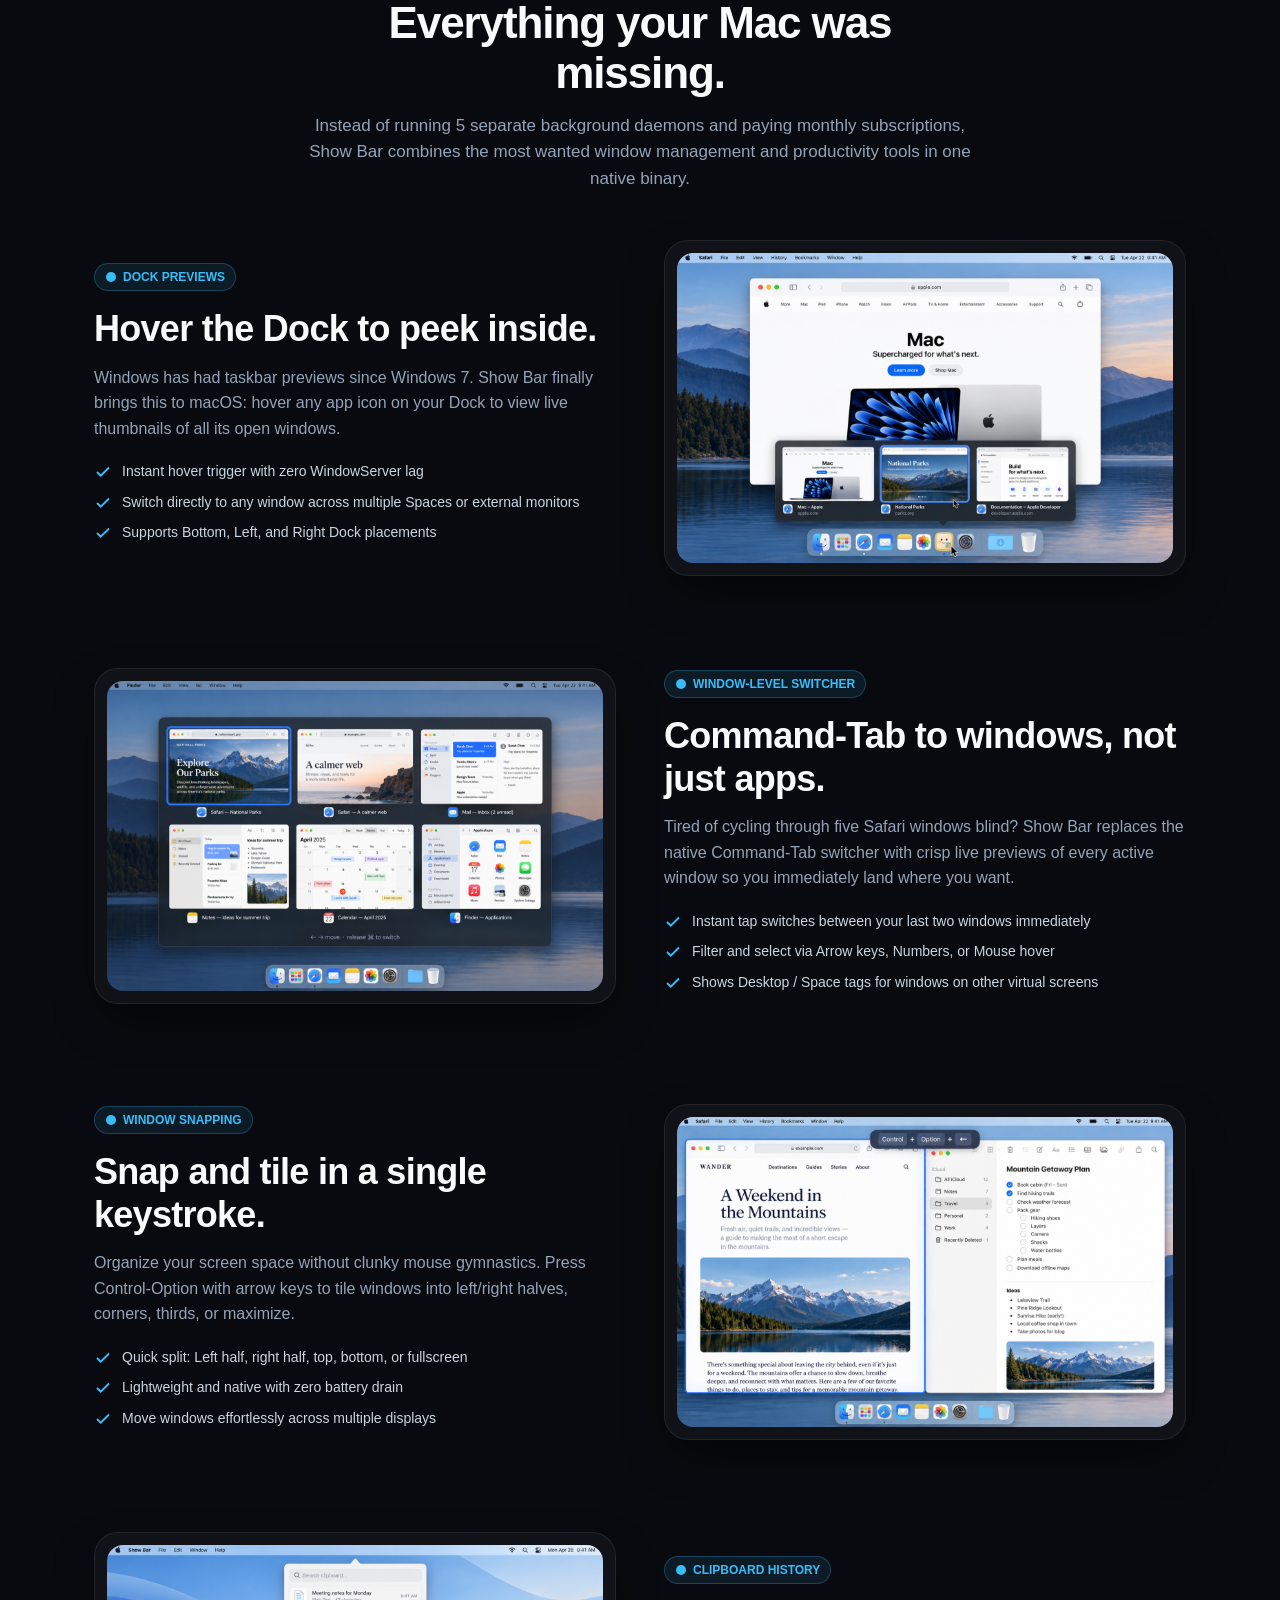
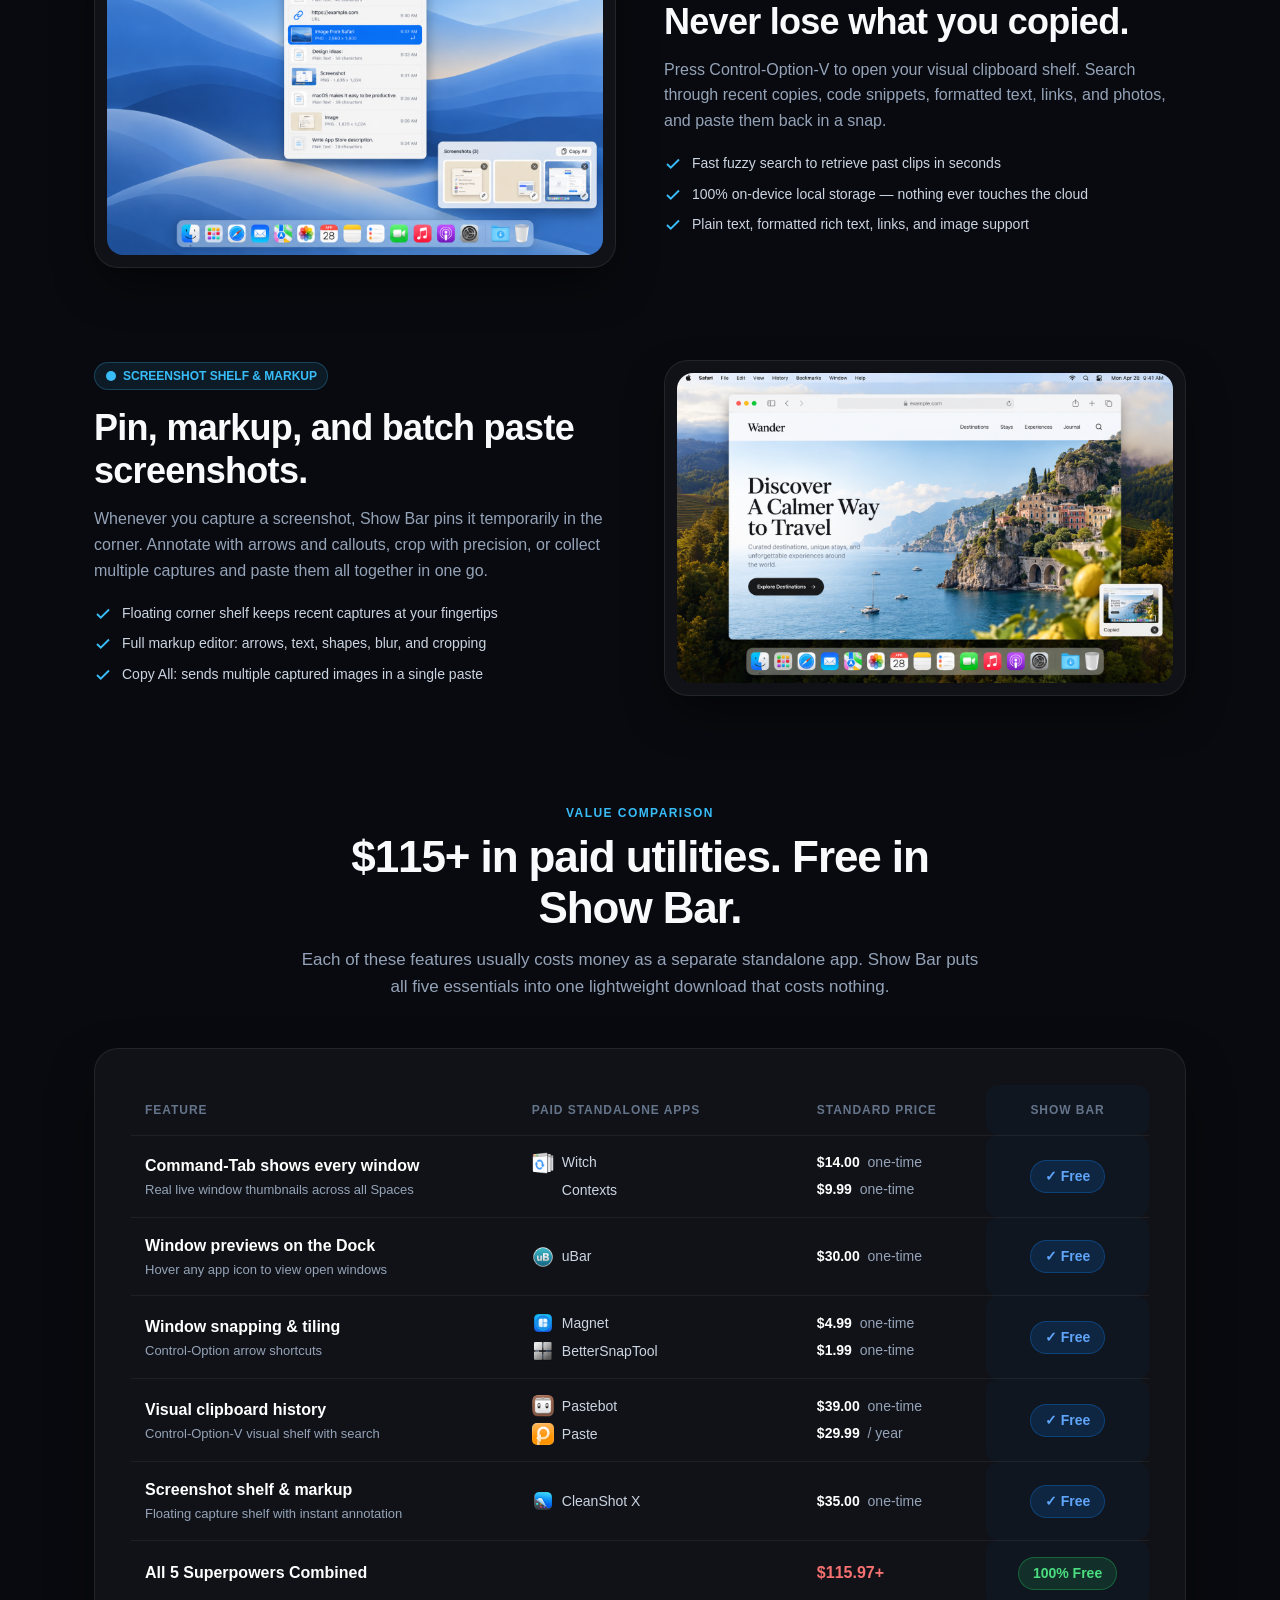
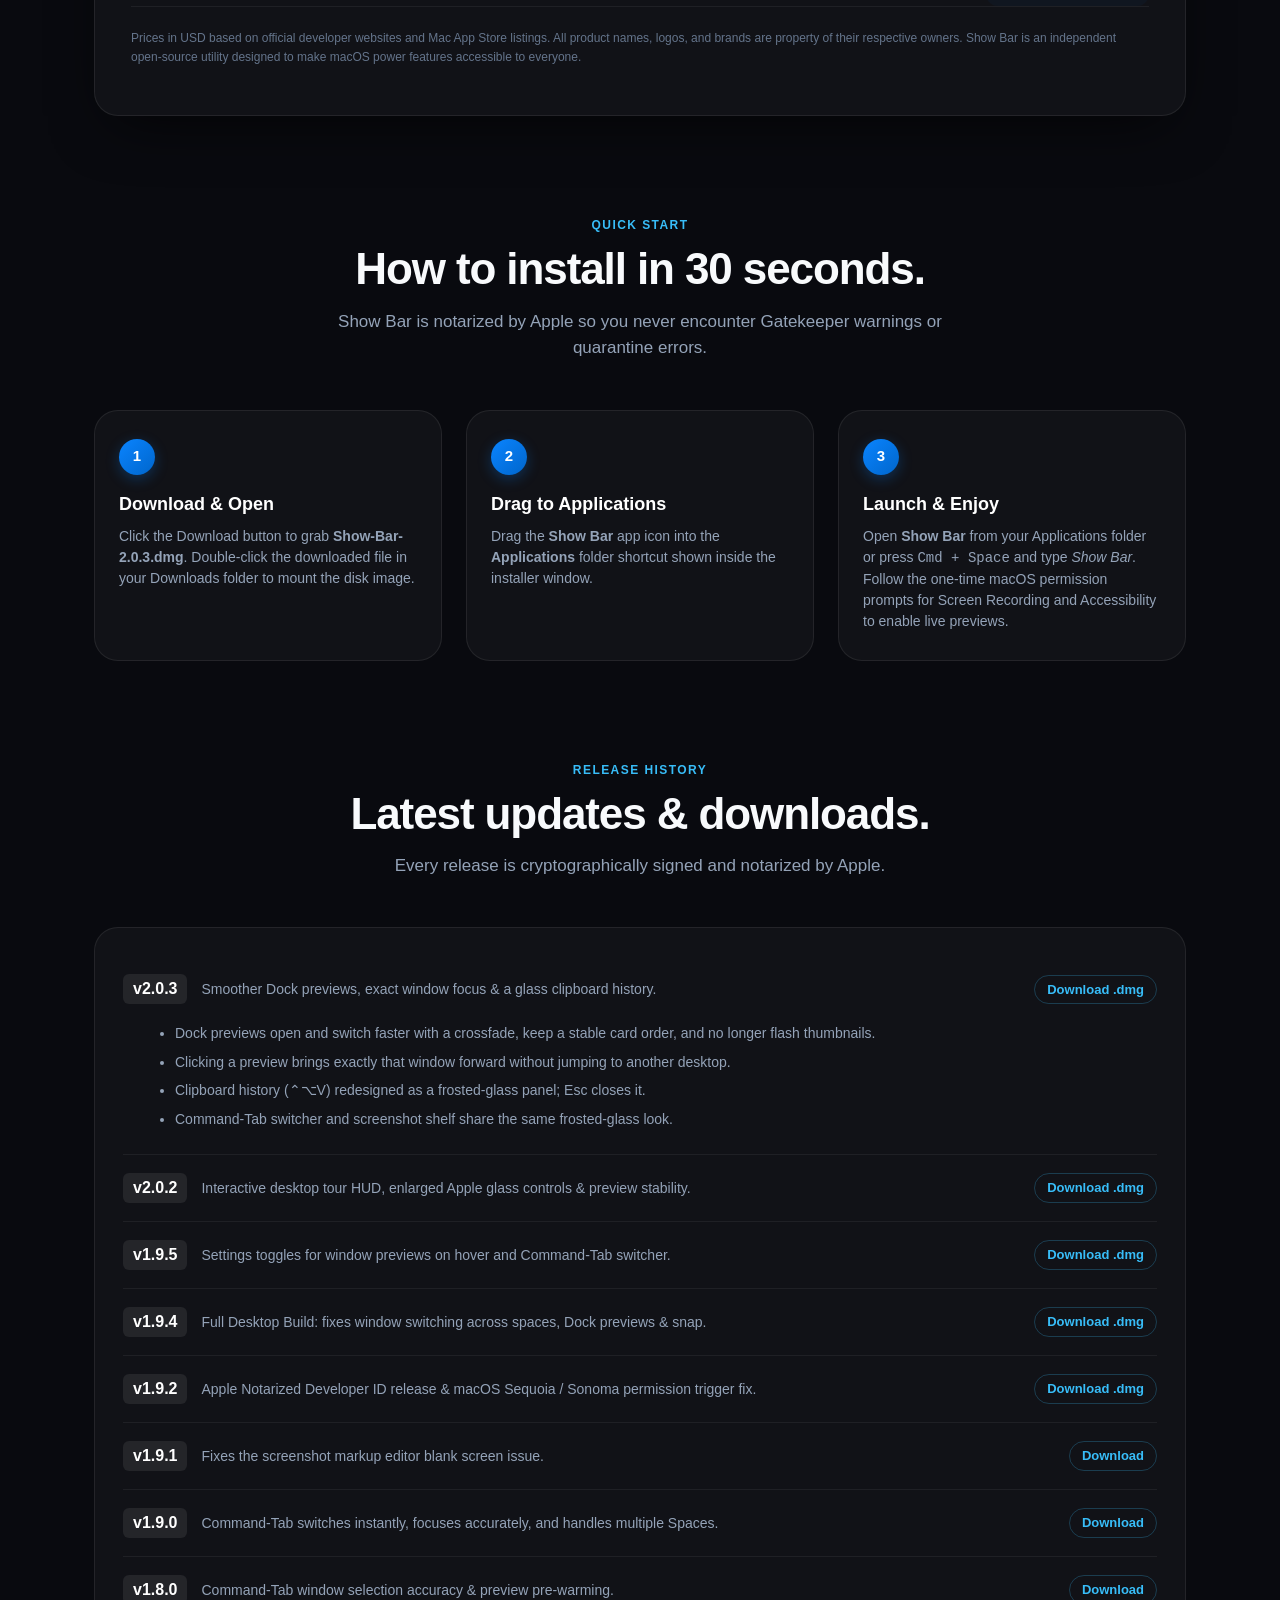
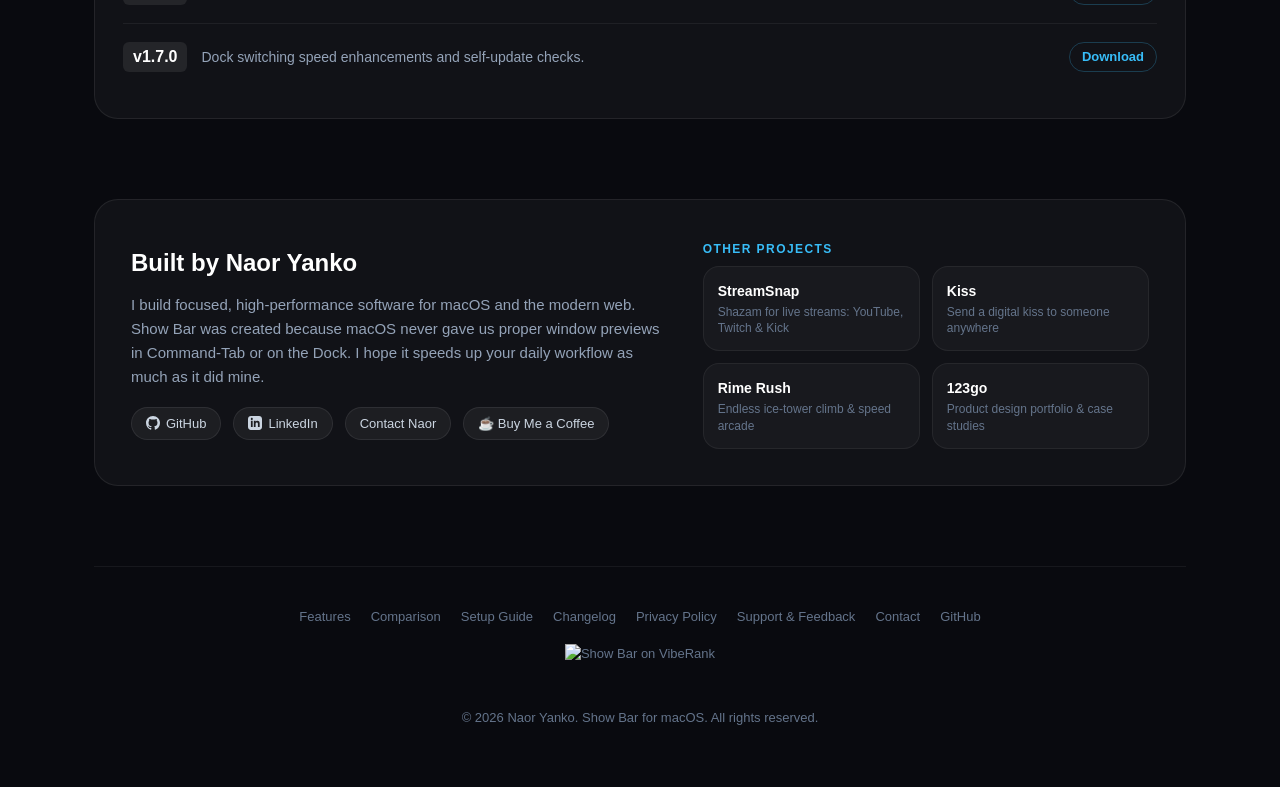
==== commit df284977: "Publish the Show Bar contact page" ====
--- a/index.html
+++ b/index.html
@@ -126,14 +126,14 @@
       align-items: center;
       gap: 12px;
     }
-    .nav-support {
+    .nav-page-link {
       padding: 8px 4px;
       font-size: 14px;
       font-weight: 500;
       color: var(--text);
     }
-    .nav-support:hover { text-decoration: underline; }
-    .nav-support:focus-visible {
+    .nav-page-link:hover { text-decoration: underline; }
+    .nav-page-link:focus-visible {
       outline: 2px solid #7dbbff;
       outline-offset: 3px;
       border-radius: 4px;
@@ -774,6 +774,9 @@
     }
 
     /* Responsive */
+    @media (max-width: 980px) {
+      .nav-links { display: none; }
+    }
     @media (max-width: 900px) {
       .feature-row, .feature-row.reverse {
         grid-template-columns: 1fr;
@@ -791,9 +794,6 @@
       .about-card {
         grid-template-columns: 1fr;
       }
-      .nav-links {
-        display: none;
-      }
       .compare-card {
         padding: 20px 14px;
         overflow-x: auto;
@@ -803,11 +803,13 @@
       }
     }
     @media (max-width: 480px) {
-      .nav-inner { padding-inline: 12px; gap: 8px; }
-      .nav-inner .brand { gap: 8px; white-space: nowrap; }
+      .nav-inner { padding-inline: 12px; gap: 8px; flex-wrap: wrap; }
+      .nav-inner .brand { gap: 6px; white-space: nowrap; }
+      .nav-inner .brand img { width: 28px; height: 28px; }
       .nav-inner .ver-tag { display: none; }
-      .nav-actions { gap: 8px; }
+      .nav-actions { gap: 6px; flex-wrap: wrap; }
       .btn-nav-download { padding-inline: 10px; white-space: nowrap; }
+      .btn-nav-download svg { display: none; }
     }
   </style>
 </head>
@@ -830,7 +832,8 @@
         <a href="https://github.com/rept0rix/show-bar" target="_blank" rel="noopener">GitHub</a>
       </div>
       <div class="nav-actions">
-        <a class="nav-support" href="support.html">Support</a>
+        <a class="nav-page-link" href="support.html">Support</a>
+        <a class="nav-page-link" href="contact.html">Contact</a>
         <a class="btn-nav-download" href="https://github.com/rept0rix/show-bar/releases/download/v2.0.3/Show-Bar-2.0.3.dmg">
           <svg width="14" height="14" viewBox="0 0 24 24" fill="none" stroke="currentColor" stroke-width="2.5" stroke-linecap="round" stroke-linejoin="round"><path d="M21 15v4a2 2 0 0 1-2 2H5a2 2 0 0 1-2-2v-4"></path><polyline points="7 10 12 15 17 10"></polyline><line x1="12" y1="15" x2="12" y2="3"></line></svg>
           Download Free
@@ -1369,8 +1372,8 @@
               <svg width="14" height="14" viewBox="0 0 24 24" fill="currentColor"><path d="M19 0h-14c-2.761 0-5 2.239-5 5v14c0 2.761 2.239 5 5 5h14c2.762 0 5-2.239 5-5v-14c0-2.761-2.238-5-5-5zm-11 19h-3v-11h3v11zm-1.5-12.268c-.966 0-1.75-.79-1.75-1.764s.784-1.764 1.75-1.764 1.75.79 1.75 1.764-.783 1.764-1.75 1.764zm13.5 12.268h-3v-5.604c0-3.368-4-3.113-4 0v5.604h-3v-11h3v1.765c1.396-2.586 7-2.777 7 2.476v6.759z"/></svg>
               LinkedIn
             </a>
-            <a class="about-link" href="mailto:na0ryank0@gmail.com">
-              ✉️ na0ryank0@gmail.com
+            <a class="about-link" href="contact.html">
+              Contact Naor
             </a>
             <a class="about-link" href="https://buymeacoffee.com/na0ryank0r" target="_blank" rel="noopener">
               ☕ Buy Me a Coffee
@@ -1411,6 +1414,7 @@
         <a href="#changelog">Changelog</a>
         <a href="privacy.html">Privacy Policy</a>
         <a href="support.html">Support &amp; Feedback</a>
+        <a href="contact.html">Contact</a>
         <a href="https://github.com/rept0rix/show-bar" target="_blank" rel="noopener">GitHub</a>
       </div>
       <div class="footer-badge">
